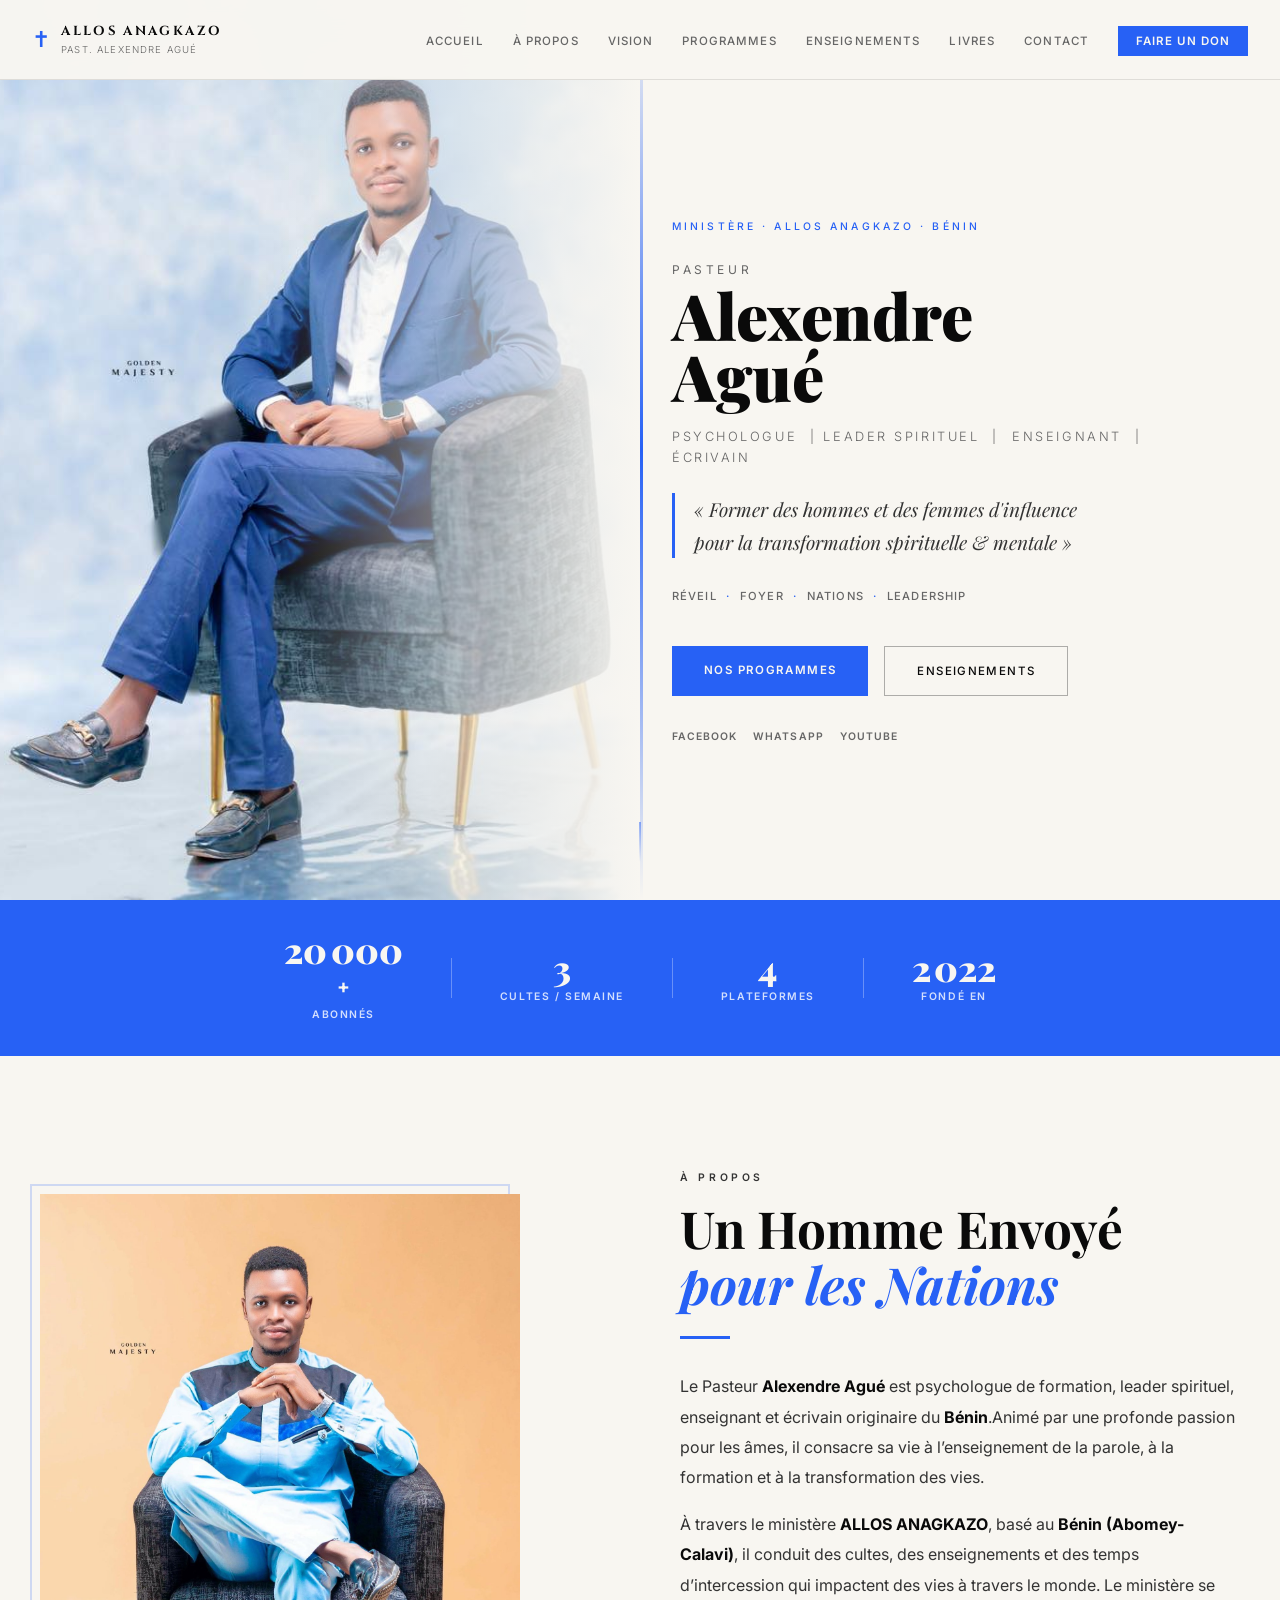
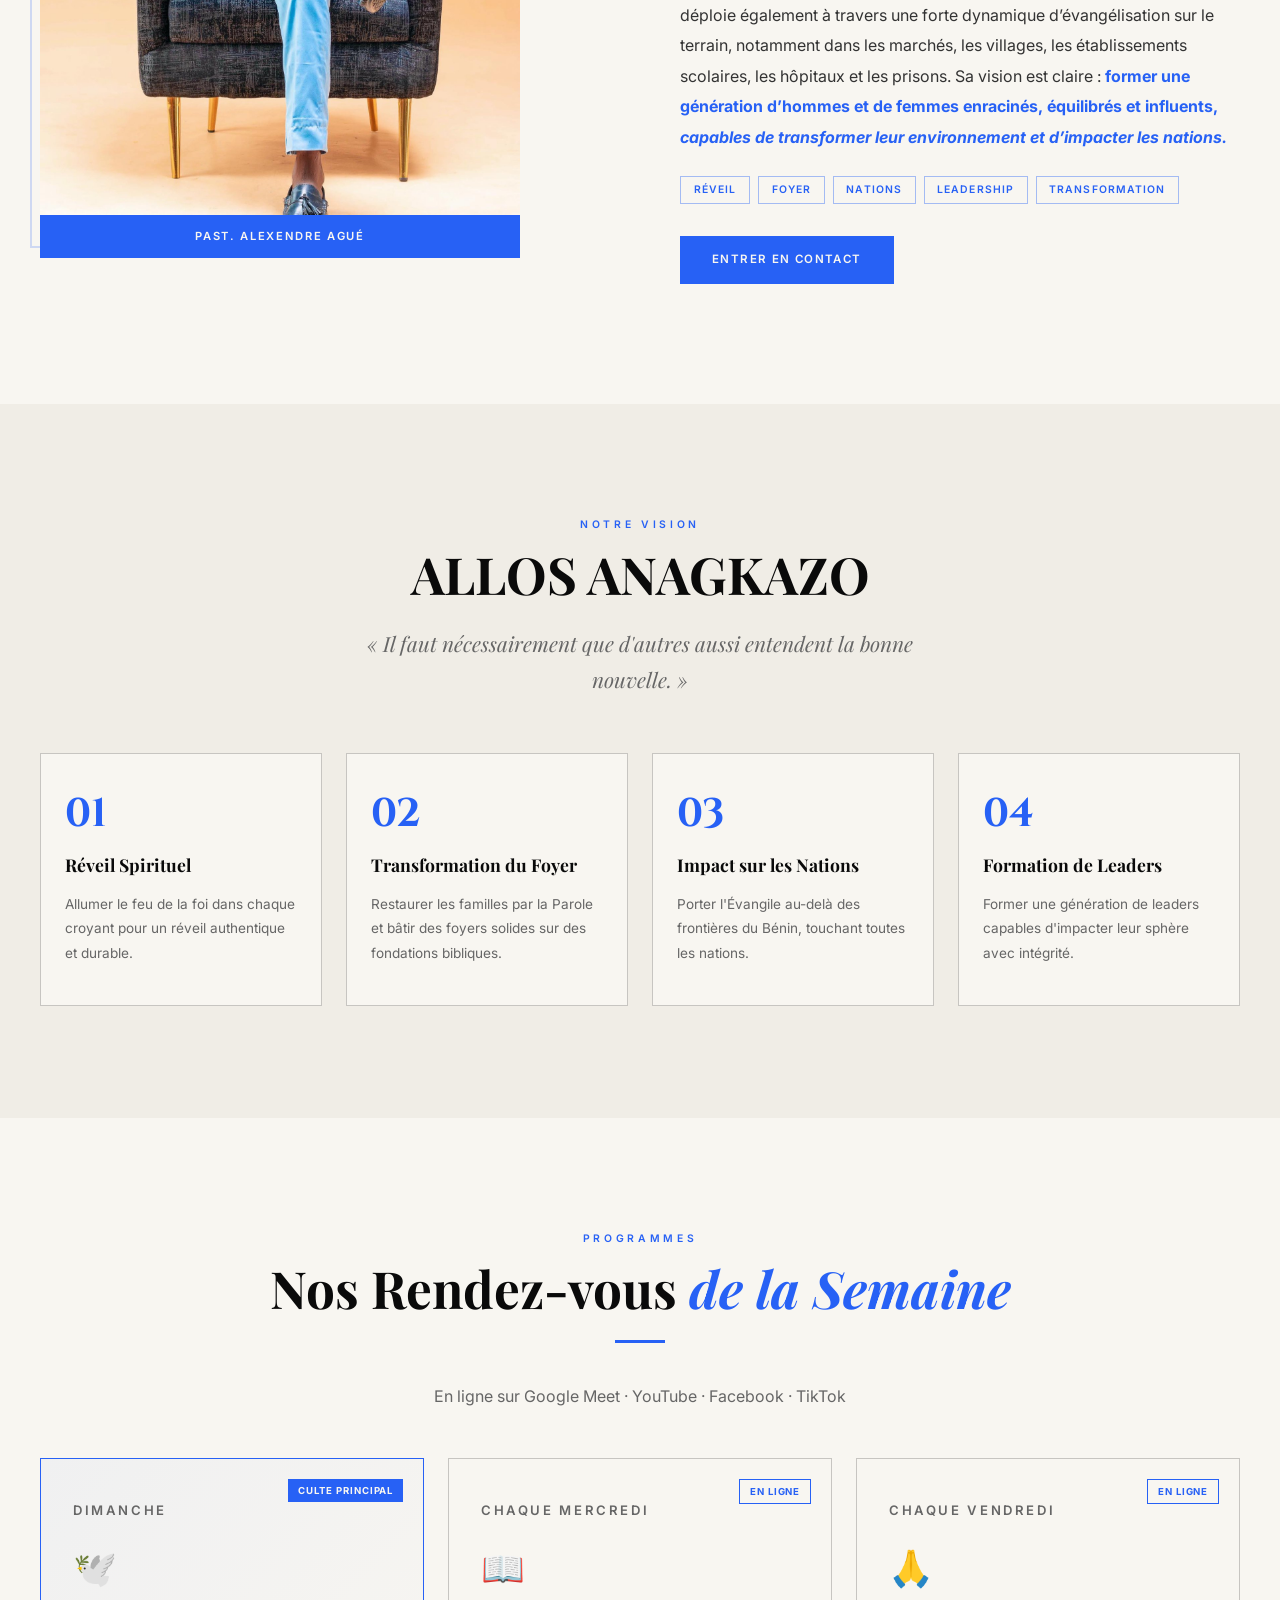
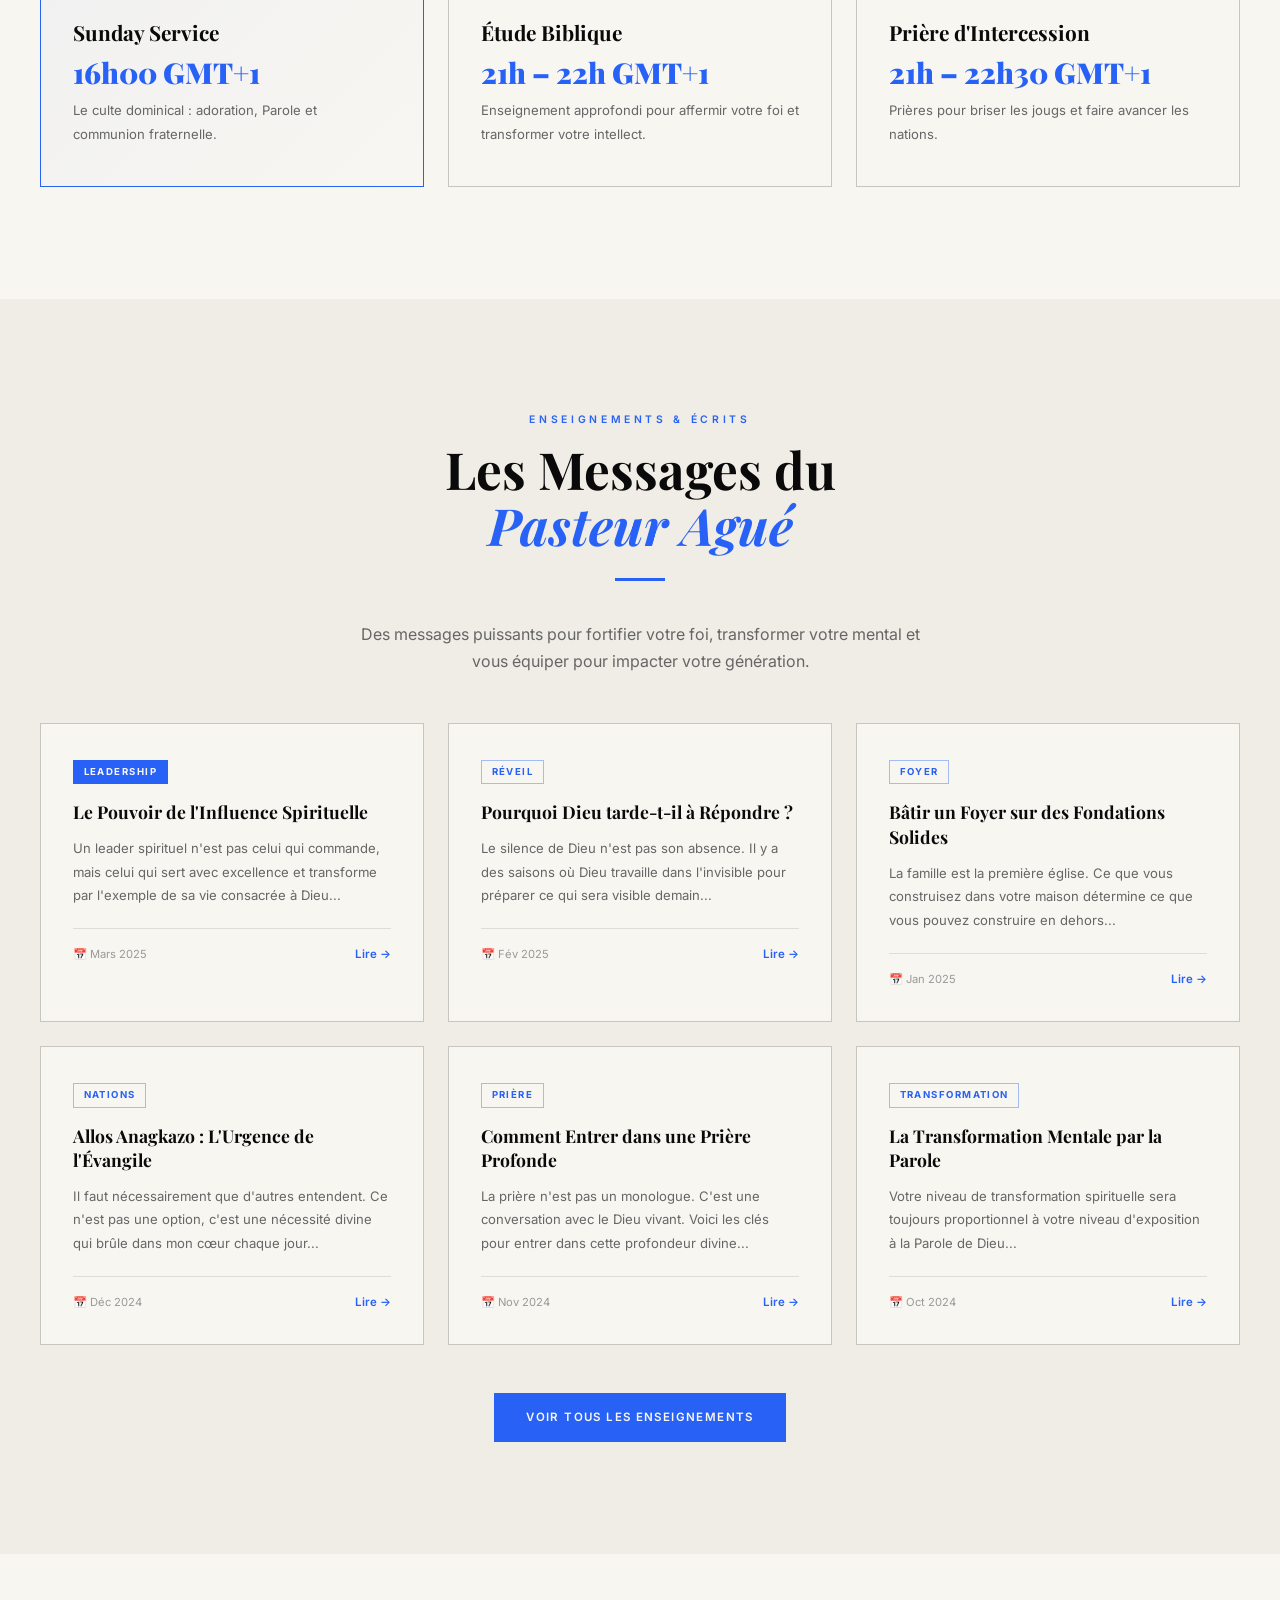
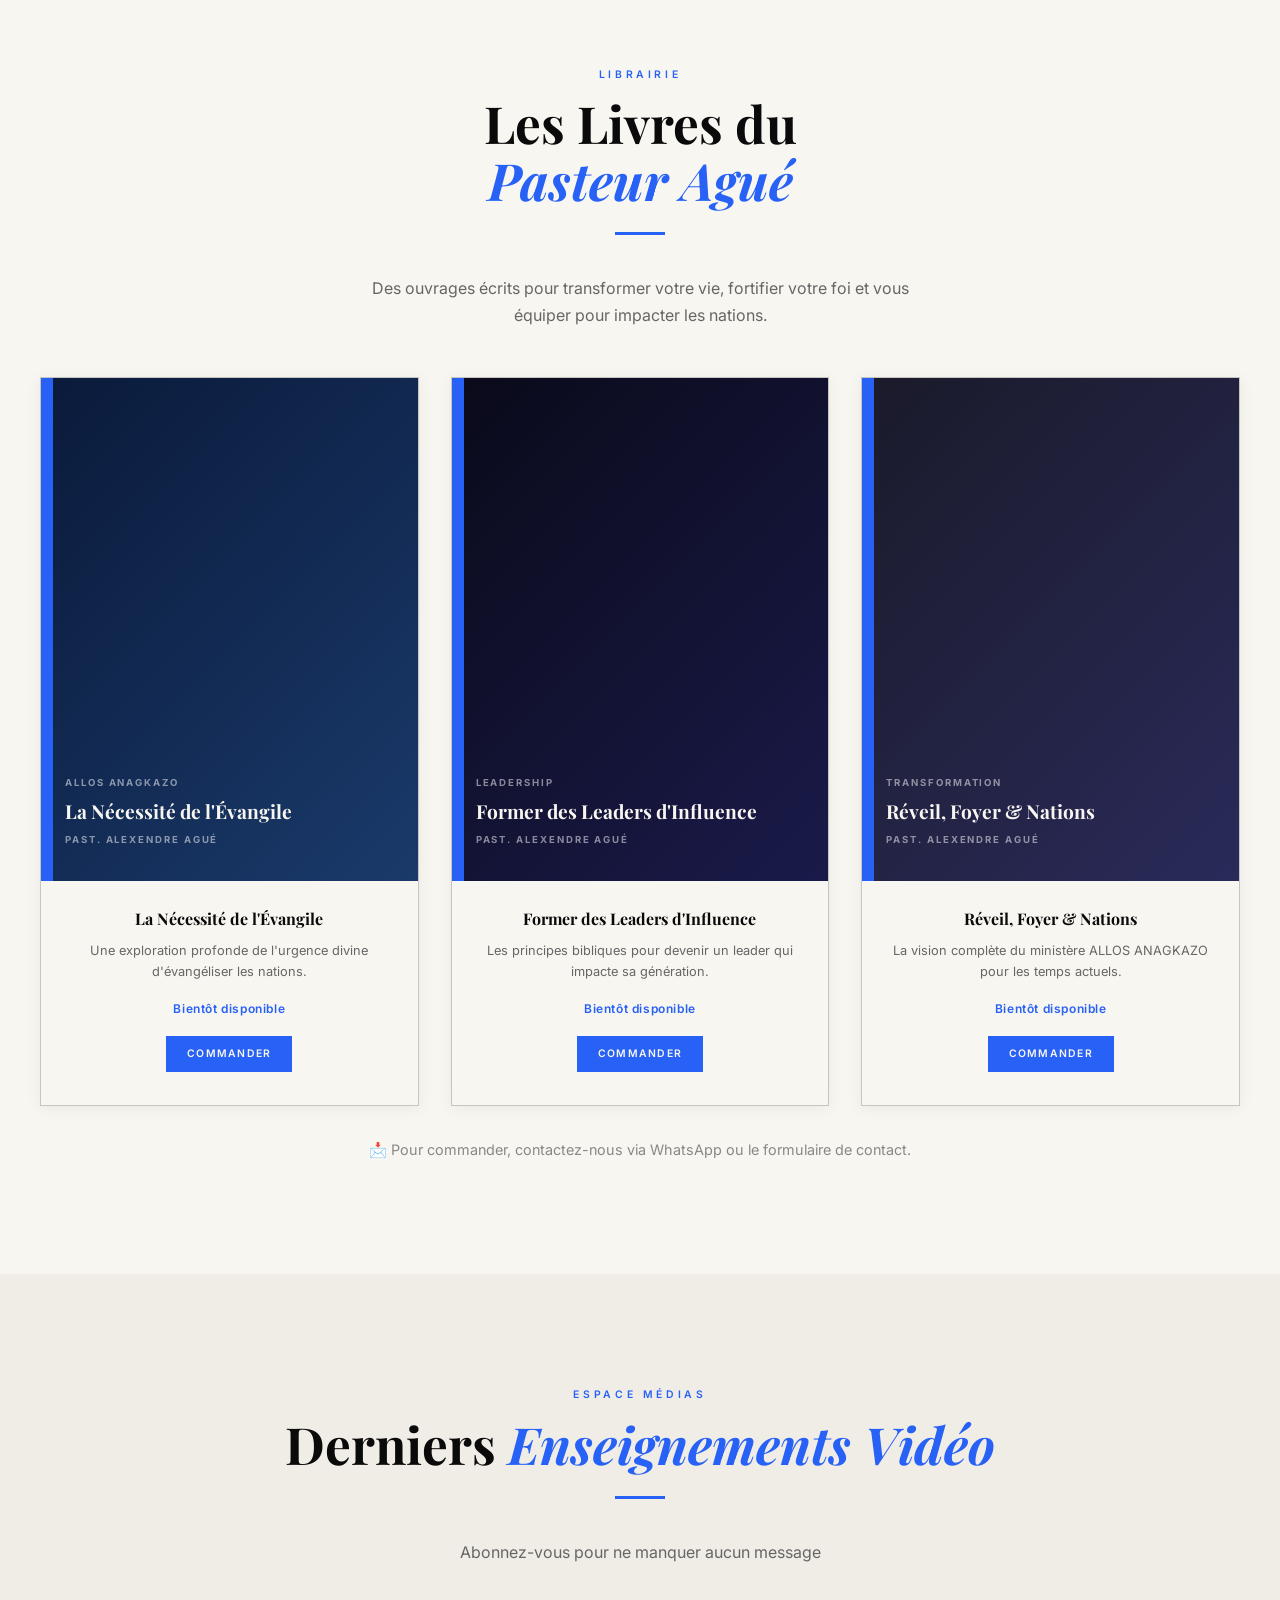
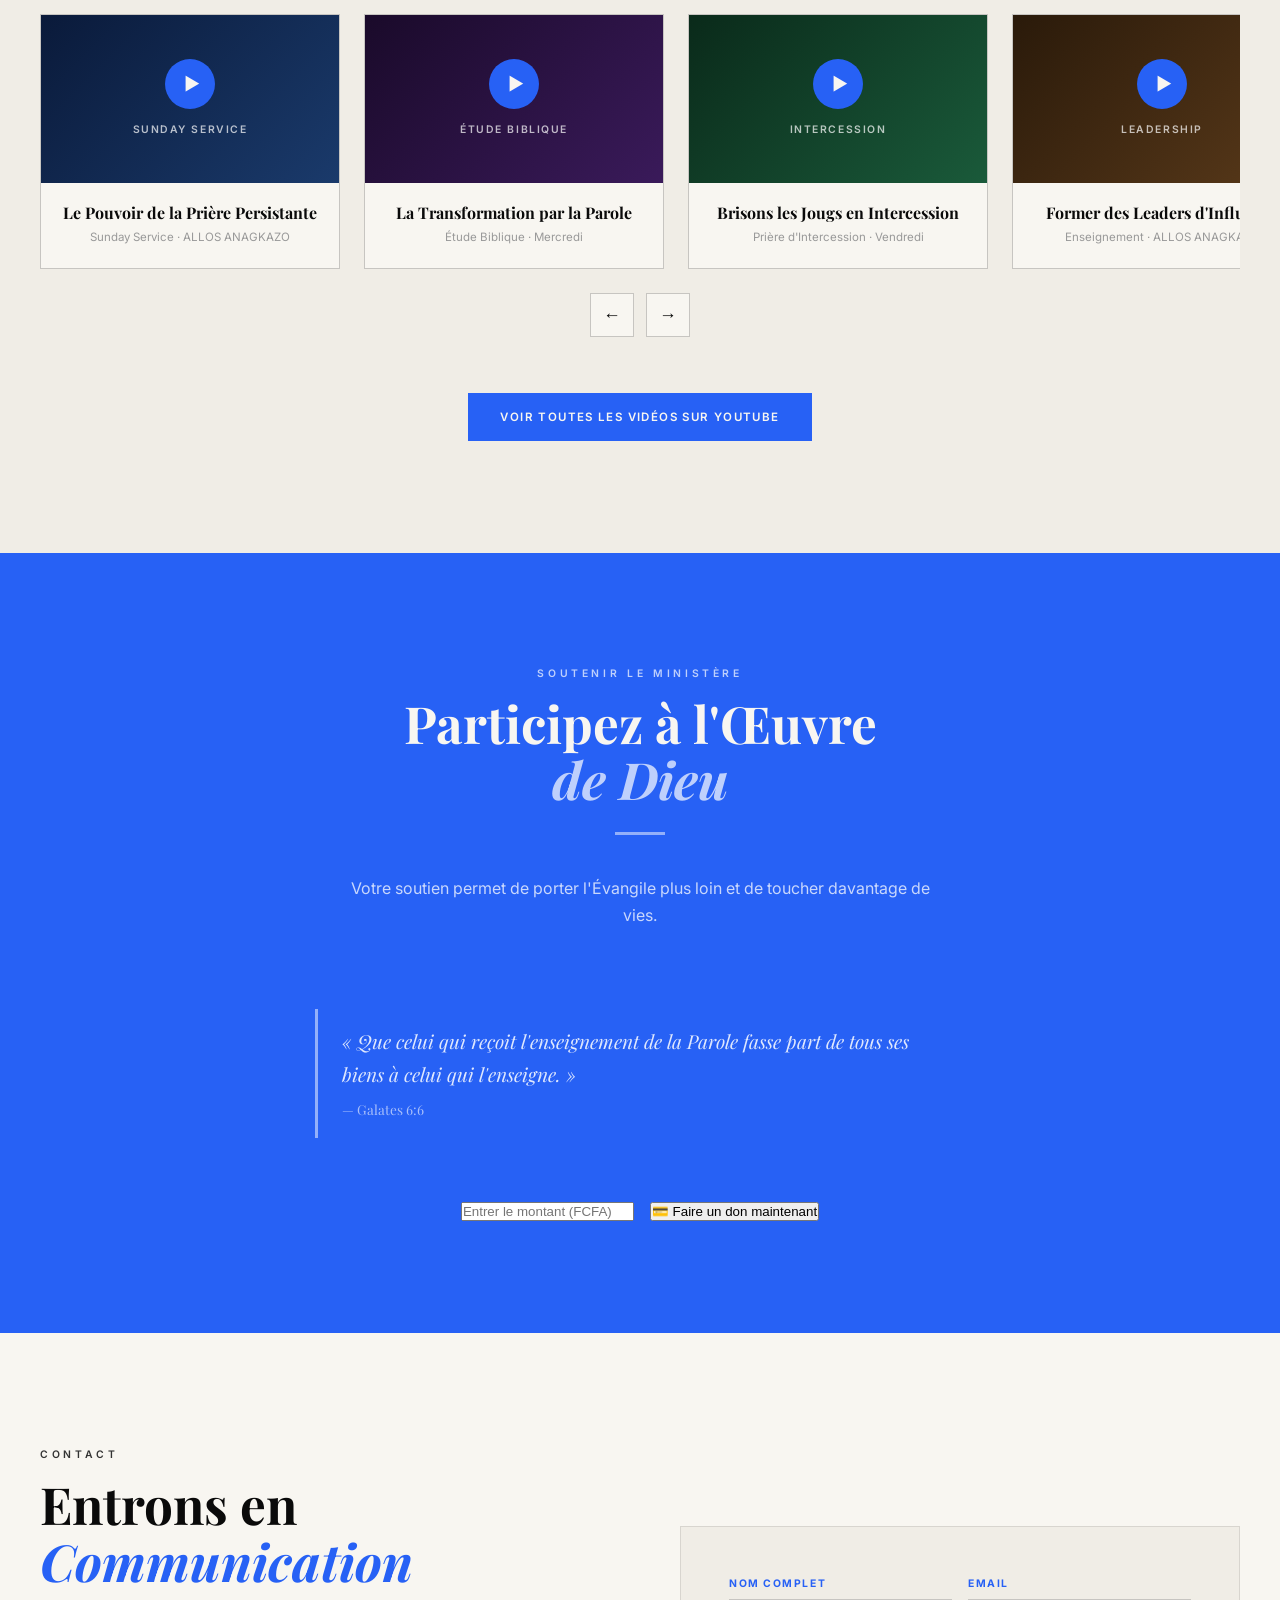
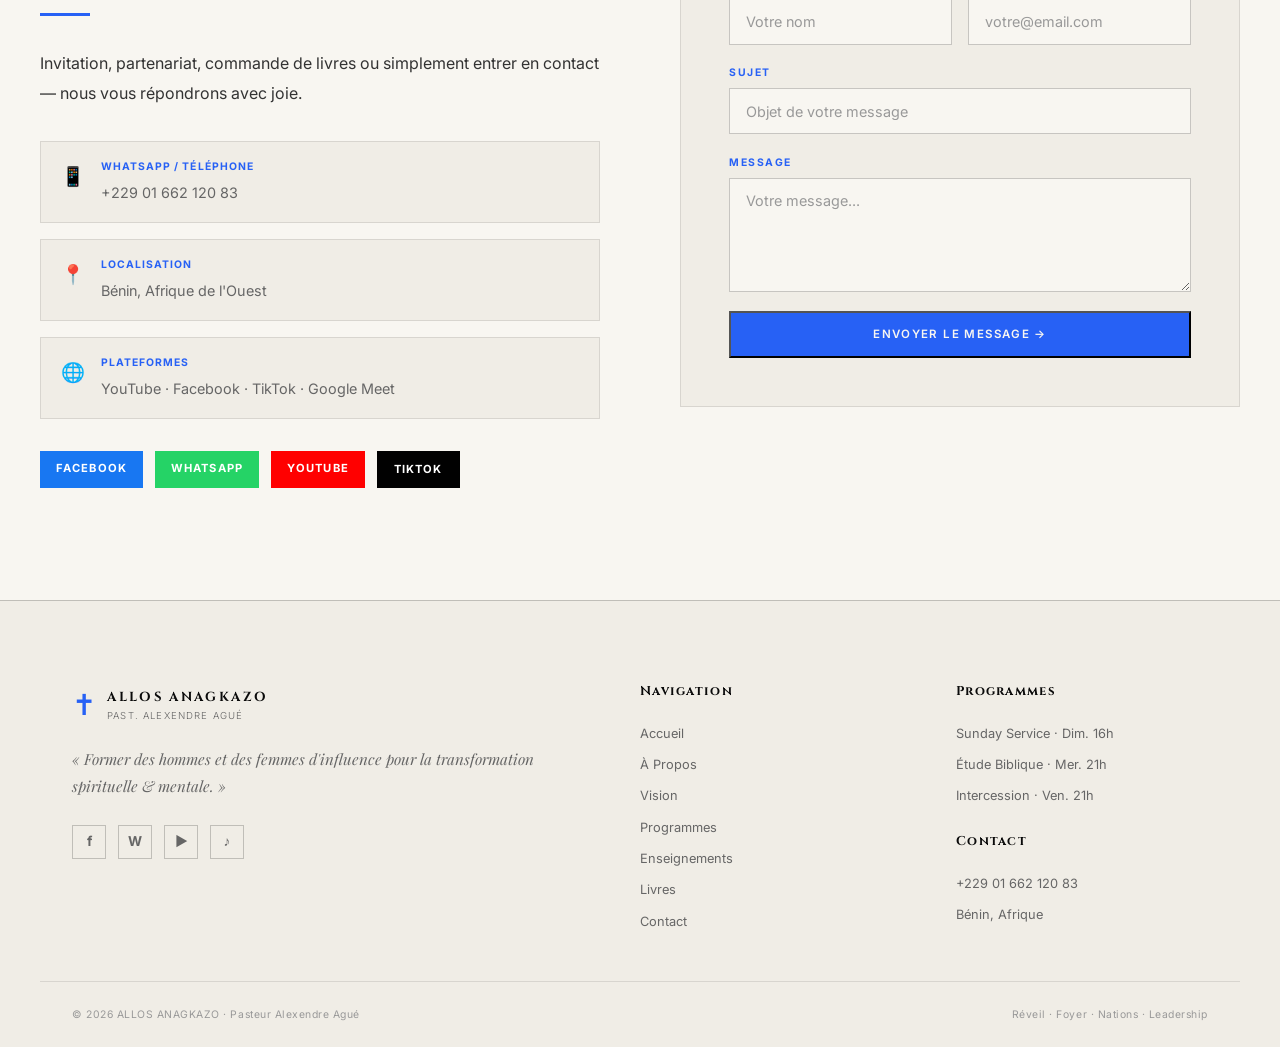
==== index.html @ 4ef2336a "Update index.html" ====
<!DOCTYPE html>
<html lang="fr">
<head>
  <meta charset="UTF-8"/>
  <meta name="viewport" content="width=device-width, initial-scale=1.0"/>
  <title>Past. Alexendre Agué | ALLOS ANAGKAZO</title>
  <meta name="description" content="Site officiel du Pasteur Alexendre Agué – Psychologue, Leader spirituel, Enseignant, Écrivain. Ministère ALLOS ANAGKAZO au Bénin."/>
  <link rel="preconnect" href="https://fonts.googleapis.com">
  <link rel="preconnect" href="https://fonts.gstatic.com" crossorigin>
  <link href="https://fonts.googleapis.com/css2?family=Playfair+Display:ital,wght@0,400;0,700;0,900;1,400;1,700&family=Inter:wght@300;400;500;600&family=Cinzel:wght@400;600;700&display=swap" rel="stylesheet">
  <link rel="stylesheet" href="css/style.css"/>
</head>
<body>

  <nav class="navbar" id="navbar">
    <div class="nav-inner">
      <a href="#accueil" class="nav-logo">
        <span class="logo-cross">✝</span>
        <div>
          <span class="logo-top">ALLOS ANAGKAZO</span>
          <span class="logo-bot">Past. Alexendre Agué</span>
        </div>
      </a>
      <button class="burger" id="burger"><span></span><span></span><span></span></button>
      <ul class="nav-menu" id="navMenu">
        <li><a href="#accueil">Accueil</a></li>
        <li><a href="#apropos">À Propos</a></li>
        <li><a href="#vision">Vision</a></li>
        <li><a href="#programmes">Programmes</a></li>
        <li><a href="#enseignements">Enseignements</a></li>
        <li><a href="#livres">Livres</a></li>
        <li><a href="#contact">Contact</a></li>
        <li><a href="#don" class="nav-btn">Faire un Don</a></li>
      </ul>
    </div>
  </nav>

  <section class="hero" id="accueil">
    <div class="hero-photo-wrap">
      <img src="images/photo4.jpg" alt="Past. Alexendre Agué" class="hero-photo"/>
      <div class="hero-photo-fade"></div>
    </div>
    <div class="hero-content">
      <p class="hero-pre">Ministère · ALLOS ANAGKAZO · Bénin</p>
      <h1 class="hero-name">
        <span class="ev-small">Pasteur</span>
        <span class="ev-big">Alexendre<br>Agué</span>
      </h1>  
      <p class="hero-roles">Psychologue &nbsp;|&nbsp;Leader spirituel &nbsp;|&nbsp; Enseignant &nbsp;|&nbsp; Écrivain</p>
      <p class="hero-quote">« Former des hommes et des femmes d'influence<br>pour la transformation spirituelle &amp; mentale »</p>
      <div class="pillars">
        <span>Réveil</span><em>·</em><span>Foyer</span><em>·</em><span>Nations</span><em>·</em><span>Leadership</span>
      </div>
      <div class="hero-btns">
        <a href="#programmes" class="btn-red">Nos Programmes</a>
        <a href="#enseignements" class="btn-ghost">Enseignements</a>
      </div>
      <div class="hero-soc">
        <a href="https://www.facebook.com/aguealexandre/" target="_blank">Facebook</a>
        <a href="https://wa.me/2290166212083" target="_blank">WhatsApp</a>
        <a href="#" target="_blank">YouTube</a>
      </div>
    </div>
    <div class="scroll-hint"><div class="sh-line"></div><span></span></div>
  </section>

  <div class="stats-strip">
    <div class="stat"><span class="sn" data-t="20000">0</span><span class="sp">+</span><p>Abonnés</p></div>
    <div class="sdiv"></div>
    <div class="stat"><span class="sn" data-t="3">0</span><p>Cultes / semaine</p></div>
    <div class="sdiv"></div>
    <div class="stat"><span class="sn" data-t="4">0</span><p>Plateformes</p></div>
    <div class="sdiv"></div>
    <div class="stat"><span class="sn" data-t="2022">0</span><p>Fondé en</p></div>
  </div>

  <section class="sec" id="apropos">
    <div class="wrap two-col">
      <div class="pic-col">
        <div class="pic-frame">
          <img src="images/photo1.jpg" alt="Past. Alexendre Agué"/>
          <div class="pic-tag">Past. Alexendre Agué</div>
          <div class="pic-deco"></div>
        </div>
      </div>
      <div class="txt-col">
        <p class="ey">À Propos</p>
        <h2 class="h2">Un Homme Envoyé<br><em>pour les Nations</em></h2>
        <div class="rline"></div>
        <p>Le Pasteur <strong>Alexendre Agué</strong> est psychologue de formation, leader spirituel, enseignant et écrivain originaire du <strong>Bénin</strong>.Animé par une profonde passion pour les âmes, il consacre sa vie à l’enseignement de la parole, à la formation et à la transformation des vies.</p>
       <p style="margin-top:1rem">
  À travers le ministère <strong>ALLOS ANAGKAZO</strong>, basé au <strong>Bénin (Abomey-Calavi)</strong>, il conduit des cultes, des enseignements et des temps d’intercession qui impactent des vies à travers le monde. Le ministère se déploie également à travers une forte dynamique d’évangélisation sur le terrain, notamment dans les marchés, les villages, les établissements scolaires, les hôpitaux et les prisons. Sa vision est claire :
  <span style="color: #2761F5; font-weight: bold;">
    former une génération d’hommes et de femmes enracinés, équilibrés et influents,
    <em>capables de transformer leur environnement et d’impacter les nations.</em>
  </span>
</p>
        <div class="tags">
          <span>Réveil</span><span>Foyer</span><span>Nations</span><span>Leadership</span><span>Transformation</span>
        </div>
        <a href="#contact" class="btn-red">Entrer en contact</a>
      </div>
    </div>
  </section>

  <section class="sec dark" id="vision">
    <div class="wrap center">
      <p class="ey light">Notre Vision</p>
      <h2 class="h2 light">ALLOS ANAGKAZO</h2>
      <p class="vision-v">« Il faut nécessairement que d'autres aussi entendent la bonne nouvelle. »</p>
      <div class="v-grid">
        <div class="v-card"><span class="vn">01</span><h3>Réveil Spirituel</h3><p>Allumer le feu de la foi dans chaque croyant pour un réveil authentique et durable.</p></div>
        <div class="v-card"><span class="vn">02</span><h3>Transformation du Foyer</h3><p>Restaurer les familles par la Parole et bâtir des foyers solides sur des fondations bibliques.</p></div>
        <div class="v-card"><span class="vn">03</span><h3>Impact sur les Nations</h3><p>Porter l'Évangile au-delà des frontières du Bénin, touchant toutes les nations.</p></div>
        <div class="v-card"><span class="vn">04</span><h3>Formation de Leaders</h3><p>Former une génération de leaders capables d'impacter leur sphère avec intégrité.</p></div>
      </div>
    </div>
  </section>

  <section class="sec" id="programmes">
    <div class="wrap center">
      <p class="ey">Programmes</p>
      <h2 class="h2">Nos Rendez-vous <em>de la Semaine</em></h2>
      <div class="rline center"></div>
      <p class="sub">En ligne sur Google Meet · YouTube · Facebook · TikTok</p>
      <div class="p-grid">
        <div class="p-card feat">
          <p class="p-day">Dimanche</p>
          <div class="p-ico">🕊️</div>
          <h3>Sunday Service</h3>
          <div class="p-time">16h00 GMT+1</div>
          <p>Le culte dominical : adoration, Parole et communion fraternelle.</p>
          <span class="p-badge">Culte Principal</span>
        </div>
        <div class="p-card">
          <p class="p-day">Chaque Mercredi</p>
          <div class="p-ico">📖</div>
          <h3>Étude Biblique</h3>
          <div class="p-time">21h – 22h GMT+1</div>
          <p>Enseignement approfondi pour affermir votre foi et transformer votre intellect.</p>
          <span class="p-badge out">En Ligne</span>
        </div>
        <div class="p-card">
          <p class="p-day">Chaque Vendredi</p>
          <div class="p-ico">🙏</div>
          <h3>Prière d'Intercession</h3>
          <div class="p-time">21h – 22h30 GMT+1</div>
          <p>Prières pour briser les jougs et faire avancer les nations.</p>
          <span class="p-badge out">En Ligne</span>
        </div>
      </div>
    </div>
 </section>
  <section class="sec dark" id="enseignements">
    <div class="wrap center">
      <p class="ey light">Enseignements &amp; Écrits</p>
      <h2 class="h2 light">Les Messages du<br><em>Pasteur Agué</em></h2>
      <div class="rline center"></div>
      <p class="sub light">Des messages puissants pour fortifier votre foi, transformer votre mental et vous équiper pour impacter votre génération.</p>
      <div class="posts">
        <article class="post">
          <span class="pcat lead">Leadership</span>
          <h4>Le Pouvoir de l'Influence Spirituelle</h4>
          <p>Un leader spirituel n'est pas celui qui commande, mais celui qui sert avec excellence et transforme par l'exemple de sa vie consacrée à Dieu...</p>
          <div class="pfoot"><span>📅 Mars 2025</span><a href="enseignements/leadership.html">Lire →</a></div>
        </article>
        <article class="post">
          <span class="pcat">Réveil</span>
          <h4>Pourquoi Dieu tarde-t-il à Répondre ?</h4>
          <p>Le silence de Dieu n'est pas son absence. Il y a des saisons où Dieu travaille dans l'invisible pour préparer ce qui sera visible demain...</p>
          <div class="pfoot"><span>📅 Fév 2025</span><a href="enseignements/reveil.html">Lire →</a></div>
        </article>
        <article class="post">
          <span class="pcat">Foyer</span>
          <h4>Bâtir un Foyer sur des Fondations Solides</h4>
          <p>La famille est la première église. Ce que vous construisez dans votre maison détermine ce que vous pouvez construire en dehors...</p>
          <div class="pfoot"><span>📅 Jan 2025</span><a href="enseignements/foyer.html">Lire →</a></div>
        </article>
        <article class="post">
          <span class="pcat">Nations</span>
          <h4>Allos Anagkazo : L'Urgence de l'Évangile</h4>
          <p>Il faut nécessairement que d'autres entendent. Ce n'est pas une option, c'est une nécessité divine qui brûle dans mon cœur chaque jour...</p>
          <div class="pfoot"><span>📅 Déc 2024</span><a href="enseignements/nations.html">Lire →</a></div>
        </article>
        <article class="post">
          <span class="pcat">Prière</span>
          <h4>Comment Entrer dans une Prière Profonde</h4>
          <p>La prière n'est pas un monologue. C'est une conversation avec le Dieu vivant. Voici les clés pour entrer dans cette profondeur divine...</p>
          <div class="pfoot"><span>📅 Nov 2024</span><a href="enseignements/priere.html">Lire →</a></div>
        </article>
        <article class="post">
          <span class="pcat">Transformation</span>
          <h4>La Transformation Mentale par la Parole</h4>
          <p>Votre niveau de transformation spirituelle sera toujours proportionnel à votre niveau d'exposition à la Parole de Dieu...</p>
          <div class="pfoot"><span>📅 Oct 2024</span><a href="enseignements/transformation.html">Lire →</a></div>
        </article>
      </div>
      <a href="enseignements/leadership.html" class="btn-red" style="margin-top:3rem">Voir tous les enseignements</a>
    </div>
  </section>
  <section class="sec" id="livres">
    <div class="wrap center">
      <p class="ey">Librairie</p>
      <h2 class="h2">Les Livres du<br><em>Pasteur Agué</em></h2>
      <div class="rline center"></div>
      <p class="sub">Des ouvrages écrits pour transformer votre vie, fortifier votre foi et vous équiper pour impacter les nations.</p>
      <div class="books">
        <div class="book">
          <div class="bcover b1"><div class="bspine"></div><div class="btxt"><small>ALLOS ANAGKAZO</small><h4>La Nécessité de l'Évangile</h4><small>Past. Alexendre Agué</small></div></div>
          <div class="binfo"><h4>La Nécessité de l'Évangile</h4><p>Une exploration profonde de l'urgence divine d'évangéliser les nations.</p><div class="bprice">Bientôt disponible</div><a href="#contact" class="btn-red small">Commander</a></div>
        </div>
        <div class="book">
          <div class="bcover b2"><div class="bspine"></div><div class="btxt"><small>LEADERSHIP</small><h4>Former des Leaders d'Influence</h4><small>Past. Alexendre Agué</small></div></div>
          <div class="binfo"><h4>Former des Leaders d'Influence</h4><p>Les principes bibliques pour devenir un leader qui impacte sa génération.</p><div class="bprice">Bientôt disponible</div><a href="#contact" class="btn-red small">Commander</a></div>
        </div>
        <div class="book">
          <div class="bcover b3"><div class="bspine"></div><div class="btxt"><small>TRANSFORMATION</small><h4>Réveil, Foyer &amp; Nations</h4><small>Past. Alexendre Agué</small></div></div>
          <div class="binfo"><h4>Réveil, Foyer &amp; Nations</h4><p>La vision complète du ministère ALLOS ANAGKAZO pour les temps actuels.</p><div class="bprice">Bientôt disponible</div><a href="#contact" class="btn-red small">Commander</a></div>
        </div>
      </div>
      <p style="margin-top:2rem;font-size:0.9rem;color:#888">📩 Pour commander, contactez-nous via WhatsApp ou le formulaire de contact.</p>
    </div>
  </section>
<section class="sec videos-sec">
  <div class="wrap center">
    <p class="ey">Espace Médias</p>
    <h2 class="h2">Derniers <em>Enseignements Vidéo</em></h2>
    <div class="rline center"></div>
    <p class="sub">Abonnez-vous pour ne manquer aucun message</p>
    <div class="videos-slider">
      <div class="videos-track" id="videosTrack">
        <div class="vid-card">
          <div class="vid-thumb"><div class="vid-play">▶</div><span>Sunday Service</span></div>
          <div class="vid-info"><h4>Le Pouvoir de la Prière Persistante</h4><p>Sunday Service · ALLOS ANAGKAZO</p></div>
        </div>
        <div class="vid-card">
          <div class="vid-thumb t2"><div class="vid-play">▶</div><span>Étude Biblique</span></div>
          <div class="vid-info"><h4>La Transformation par la Parole</h4><p>Étude Biblique · Mercredi</p></div>
        </div>
        <div class="vid-card">
          <div class="vid-thumb t3"><div class="vid-play">▶</div><span>Intercession</span></div>
          <div class="vid-info"><h4>Brisons les Jougs en Intercession</h4><p>Prière d'Intercession · Vendredi</p></div>
        </div>
        <div class="vid-card">
          <div class="vid-thumb t4"><div class="vid-play">▶</div><span>Leadership</span></div>
          <div class="vid-info"><h4>Former des Leaders d'Influence</h4><p>Enseignement · ALLOS ANAGKAZO</p></div>
        </div>
        <div class="vid-card">
          <div class="vid-thumb t5"><div class="vid-play">▶</div><span>Réveil</span></div>
          <div class="vid-info"><h4>L'Urgence du Réveil en Afrique</h4><p>Message · ALLOS ANAGKAZO</p></div>
        </div>
        <div class="vid-card">
          <div class="vid-thumb"><div class="vid-play">▶</div><span>Foyer</span></div>
          <div class="vid-info"><h4>Bâtir un Foyer sur la Roche</h4><p>Enseignement · ALLOS ANAGKAZO</p></div>
        </div>
      </div>
    </div>
    <div class="slider-btns">
      <button class="sl-btn" id="slPrev">←</button>
      <button class="sl-btn" id="slNext">→</button>
    </div>
    <a href="https://www.youtube.com" target="_blank" class="btn-red" style="margin-top:2rem">Voir toutes les vidéos sur YouTube</a>
  </div>
</section>

  <section class="sec don-sec" id="don">
    <div class="don-bg"></div>
    <div class="wrap center" style="position:relative;z-index:2">
      <p class="ey light">Soutenir le Ministère</p>
      <h2 class="h2 light">Participez à l'Œuvre<br><em>de Dieu</em></h2>
      <div class="rline center"></div>
      <p class="sub light">Votre soutien permet de porter l'Évangile plus loin et de toucher davantage de vies.</p>
      <blockquote class="don-q">« Que celui qui reçoit l'enseignement de la Parole fasse part de tous ses biens à celui qui l'enseigne. »<cite>— Galates 6:6</cite></blockquote>
<div class="don-btns improved-don">
  
  <input 
    type="number" 
    id="customAmount" 
    placeholder="Entrer le montant (FCFA)" 
    class="don-input"
  >

  <button id="payBtn" class="don-btn">
    💳 Faire un don maintenant
  </button>

</div>
    </div>
  </section>

  <section class="sec" id="contact">
    <div class="wrap two-col">
      <div class="txt-col">
        <p class="ey">Contact</p>
        <h2 class="h2">Entrons en<br><em>Communication</em></h2>
        <div class="rline"></div>
        <p>Invitation, partenariat, commande de livres ou simplement entrer en contact — nous vous répondrons avec joie.</p>
        <div class="c-list">
          <div class="ci"><span>📱</span><div><strong>WhatsApp / Téléphone</strong><span>+229 01 662 120 83</span></div></div>
          <div class="ci"><span>📍</span><div><strong>Localisation</strong><span>Bénin, Afrique de l'Ouest</span></div></div>
          <div class="ci"><span>🌐</span><div><strong>Plateformes</strong><span>YouTube · Facebook · TikTok · Google Meet</span></div></div>
        </div>
        <div class="soc-row">
          <a href="https://www.facebook.com/aguealexandre/" target="_blank" class="sb fb">Facebook</a>
          <a href="https://wa.me/22901662120083" target="_blank" class="sb wa">WhatsApp</a>
          <a href="#" class="sb yt">YouTube</a>
          <a href="#" class="sb tt">TikTok</a>
        </div>
      </div>
      <div class="form-col">
        <form id="contactForm">
          <div class="fr2">
            <div class="fg"><label>Nom complet</label><input type="text" placeholder="Votre nom" required/></div>
            <div class="fg"><label>Email</label><input type="email" placeholder="votre@email.com" required/></div>
          </div>
          <div class="fg"><label>Sujet</label><input type="text" placeholder="Objet de votre message" required/></div>
          <div class="fg"><label>Message</label><textarea rows="5" placeholder="Votre message..." required></textarea></div>
          <button type="submit" class="btn-red full">Envoyer le Message →</button>
        </form>
      </div>
    </div>
  </section>

  <footer class="footer">
    <div class="f-inner">
      <div class="f-brand">
        <div class="f-logo"><span class="logo-cross big">✝</span><div><span class="logo-top">ALLOS ANAGKAZO</span><span class="logo-bot">Past. Alexendre Agué</span></div></div>
        <p>« Former des hommes et des femmes d'influence pour la transformation spirituelle &amp; mentale. »</p>
        <div class="f-soc">
          <a href="https://www.facebook.com/aguealexandre/" target="_blank">f</a>
          <a href="https://wa.me/22901662120083" target="_blank">W</a>
          <a href="#">▶</a><a href="#">♪</a>
        </div>
      </div>
      <div class="f-nav">
        <h5>Navigation</h5>
        <ul>
          <li><a href="#accueil">Accueil</a></li>
          <li><a href="#apropos">À Propos</a></li>
          <li><a href="#vision">Vision</a></li>
          <li><a href="#programmes">Programmes</a></li>
          <li><a href="#enseignements">Enseignements</a></li>
          <li><a href="#livres">Livres</a></li>
          <li><a href="#contact">Contact</a></li>
        </ul>
      </div>
      <div class="f-nav">
        <h5>Programmes</h5>
        <ul>
          <li>Sunday Service · Dim. 16h</li>
          <li>Étude Biblique · Mer. 21h</li>
          <li>Intercession · Ven. 21h</li>
        </ul>
        <h5 style="margin-top:1.5rem">Contact</h5>
        <ul><li>+229 01 662 120 83</li><li>Bénin, Afrique</li></ul>
      </div>
    </div>
    <div class="f-bot">
      <span>© 2026 ALLOS ANAGKAZO · Pasteur Alexendre Agué</span>
      <span>Réveil · Foyer · Nations · Leadership</span>
    </div>
  </footer>

  <script src="js/main.js"></script>
  <script src="https://cdn.fedapay.com/checkout.js?v=1.1.7"></script>
  <script>
 <script src="https://cdn.fedapay.com/checkout.js?v=1.1.7"></script>

<script>
  let selectedAmount = 0;

  // Gestion des boutons de montant
  document.querySelectorAll('.amt-btn').forEach(btn => {
    btn.addEventListener('click', function () {
      document.querySelectorAll('.amt-btn').forEach(b => b.classList.remove('active'));
      this.classList.add('active');
      selectedAmount = parseInt(this.dataset.amount);

      // reset champ perso
      document.getElementById('customAmount').value = '';
    });
  });

  // Si l'utilisateur écrit un montant
  document.getElementById('customAmount').addEventListener('input', function () {
    selectedAmount = parseInt(this.value);

    // enlever sélection boutons
    document.querySelectorAll('.amt-btn').forEach(b => b.classList.remove('active'));
  });

  // Paiement
  document.getElementById('payBtn').addEventListener('click', function () {

    if (!selectedAmount || selectedAmount < 100) {
      alert("Veuillez entrer un montant valide");
      return;
    }

    FedaPay.init({
      public_key: 'VOTRE_CLE_PUBLIQUE', // 🔴 à remplacer
      transaction: {
        amount: selectedAmount,
        description: 'Don pour le ministère ALLOS ANAGKAZO'
      }
    });
  });
</script>
</script>
</body>
</html>
---- css/style.css ----
/* ALLOS ANAGKAZO — Style blanc cassé/noir/bleu */

:root {
  --blue: #2761F5;
  --blue2: #5A8BFF;
  --black: #0A0A0A;
  --dark: #F0EDE6;
  --dark2: #E8E4DC;
  --dark3: #DDD9D0;
  --white: #F8F6F1;
  --text: #0A0A0A;
  --text2: #333333;
  --gray: #666666;
  --gray2: #999999;
  --border: rgba(0,0,0,0.1);
  --border2: rgba(0,0,0,0.2);
  --font-serif: 'Playfair Display', Georgia, serif;
  --font-sans: 'Inter', sans-serif;
  --font-display: 'Cinzel', serif;
  --ease: cubic-bezier(0.25,0.46,0.45,0.94);
}

*,*::before,*::after{margin:0;padding:0;box-sizing:border-box}
html{scroll-behavior:smooth}
body{background:#F8F6F1;color:var(--text);font-family:var(--font-sans);font-size:16px;line-height:1.7;overflow-x:hidden}
a{text-decoration:none;color:inherit}
ul{list-style:none}
img{max-width:100%;display:block}
::-webkit-scrollbar{width:3px}
::-webkit-scrollbar-track{background:#F8F6F1}
::-webkit-scrollbar-thumb{background:var(--blue)}

/* ===== NAVBAR ===== */
.navbar{position:fixed;top:0;left:0;right:0;z-index:1000;padding:1.25rem 2rem;transition:all 0.4s var(--ease);background:rgba(248,246,241,0.97);backdrop-filter:blur(20px);border-bottom:1px solid var(--border)}
.navbar.scrolled{padding:0.85rem 2rem;box-shadow:0 2px 20px rgba(0,0,0,0.08)}
.nav-inner{max-width:1280px;margin:0 auto;display:flex;align-items:center;justify-content:space-between}
.nav-logo{display:flex;align-items:center;gap:0.7rem}
.logo-cross{font-size:1.4rem;color:var(--blue);flex-shrink:0}
.logo-cross.big{font-size:1.8rem}
.logo-top{display:block;font-family:var(--font-display);font-size:0.82rem;font-weight:700;letter-spacing:0.18em;color:var(--black)}
.logo-bot{display:block;font-family:var(--font-sans);font-size:0.6rem;font-weight:300;letter-spacing:0.12em;color:var(--gray);text-transform:uppercase}
.nav-menu{display:flex;align-items:center;gap:1.8rem}
.nav-menu a{font-size:0.72rem;font-weight:500;letter-spacing:0.1em;text-transform:uppercase;color:var(--gray);transition:color 0.3s;position:relative}
.nav-menu a::after{content:'';position:absolute;bottom:-3px;left:0;width:0;height:2px;background:var(--blue);transition:width 0.3s}
.nav-menu a:hover{color:var(--black)}
.nav-menu a:hover::after{width:100%}
.nav-btn{background:var(--blue)!important;color:#F8F6F1!important;padding:0.5rem 1.1rem!important;font-weight:600!important}
.nav-btn:hover{background:var(--blue2)!important}
.nav-btn::after{display:none!important}
.burger{display:none;flex-direction:column;gap:5px;background:none;border:none;cursor:pointer;z-index:1001}
.burger span{display:block;width:22px;height:2px;background:var(--black);transition:all 0.3s}

/* ===== HERO ===== */
.hero{min-height:100vh;display:grid;grid-template-columns:1fr 1fr;position:relative;overflow:hidden}
.hero-photo-wrap{position:relative;overflow:hidden}
.hero-photo{width:100%;height:100%;object-fit:cover;object-position:top center}
.hero-photo-fade{position:absolute;inset:0;background:linear-gradient(to right,transparent 40%,#F8F6F1 100%)}
.hero-content{display:flex;flex-direction:column;justify-content:center;padding:8rem 3rem 4rem 2rem;background:#F8F6F1;position:relative}
.hero-content::before{content:'';position:absolute;left:0;top:0;bottom:0;width:3px;background:linear-gradient(to bottom,transparent,var(--blue),transparent)}
.hero-pre{font-family:var(--font-sans);font-size:0.65rem;font-weight:500;letter-spacing:0.3em;text-transform:uppercase;color:var(--blue);margin-bottom:1.5rem}
.hero-name{margin-bottom:1.2rem}
.ev-small{display:block;font-family:var(--font-sans);font-size:0.75rem;font-weight:400;letter-spacing:0.3em;text-transform:uppercase;color:var(--gray);margin-bottom:0.3rem}
.ev-big{display:block;font-family:var(--font-serif);font-size:clamp(2.8rem,5vw,5.5rem);font-weight:900;line-height:0.95;color:var(--black)}
.hero-roles{font-size:0.8rem;font-weight:300;letter-spacing:0.2em;text-transform:uppercase;color:var(--gray);margin-bottom:1.5rem}
.hero-quote{font-family:var(--font-serif);font-size:1.2rem;font-style:italic;color:var(--text2);border-left:3px solid var(--blue);padding-left:1.2rem;margin-bottom:1.8rem;line-height:1.7}
.pillars{display:flex;align-items:center;gap:0.6rem;flex-wrap:wrap;font-size:0.7rem;font-weight:500;letter-spacing:0.1em;text-transform:uppercase;color:var(--gray);margin-bottom:2.5rem}
.pillars em{color:var(--blue);font-style:normal}
.hero-btns{display:flex;gap:1rem;flex-wrap:wrap;margin-bottom:2rem}
.hero-soc{display:flex;gap:1rem}
.hero-soc a{font-size:0.65rem;font-weight:600;letter-spacing:0.1em;text-transform:uppercase;color:var(--gray);transition:color 0.3s}
.hero-soc a:hover{color:var(--blue)}
.scroll-hint{position:absolute;bottom:2rem;left:50%;transform:translateX(-50%);display:flex;flex-direction:column;align-items:center;gap:0.4rem;font-size:0.6rem;letter-spacing:0.2em;text-transform:uppercase;color:var(--gray2)}
.sh-line{width:1px;height:40px;background:linear-gradient(var(--blue),transparent);animation:pulse 2s infinite}
@keyframes pulse{0%,100%{opacity:0.4}50%{opacity:1}}

/* ===== BUTTONS ===== */
.btn-red{display:inline-block;background:var(--blue);color:#F8F6F1;font-family:var(--font-sans);font-size:0.72rem;font-weight:600;letter-spacing:0.12em;text-transform:uppercase;padding:0.9rem 2rem;transition:all 0.3s;position:relative;overflow:hidden;z-index:1}
.btn-red::before{content:'';position:absolute;top:0;left:-100%;width:100%;height:100%;background:var(--blue2);transition:left 0.3s;z-index:-1}
.btn-red:hover::before{left:0}
.btn-red:hover{transform:translateY(-2px);box-shadow:0 8px 25px rgba(39,97,245,0.3)}
.btn-red.small{font-size:0.65rem;padding:0.6rem 1.3rem}
.btn-red.full{width:100%;text-align:center}
.btn-ghost{display:inline-block;border:1px solid rgba(0,0,0,0.3);color:var(--black);font-family:var(--font-sans);font-size:0.72rem;font-weight:500;letter-spacing:0.12em;text-transform:uppercase;padding:0.9rem 2rem;transition:all 0.3s}
.btn-ghost:hover{border-color:var(--black);background:rgba(0,0,0,0.05)}
.btn-ghost-w{display:inline-block;border:1px solid rgba(255,255,255,0.6);color:#F8F6F1;font-family:var(--font-sans);font-size:0.72rem;font-weight:500;letter-spacing:0.12em;text-transform:uppercase;padding:0.9rem 2rem;transition:all 0.3s}
.btn-ghost-w:hover{background:rgba(255,255,255,0.1)}

/* ===== STATS ===== */
.stats-strip{background:var(--blue);padding:2rem;display:flex;align-items:center;justify-content:center;gap:3rem;flex-wrap:wrap}
.stat{display:flex;flex-direction:column;align-items:center;gap:0.2rem;text-align:center}
.stat .sn{font-family:var(--font-serif);font-size:2.2rem;font-weight:900;color:#F8F6F1;line-height:1}
.stat .sp{font-size:1.2rem;color:#F8F6F1;font-weight:700}
.stat p{font-size:0.65rem;font-weight:600;letter-spacing:0.15em;text-transform:uppercase;color:rgba(255,255,255,0.8)}
.sdiv{width:1px;height:40px;background:rgba(255,255,255,0.3)}

/* ===== SECTIONS ===== */
.sec{padding:7rem 2rem}
.sec.dark{background:var(--dark)}
.wrap{max-width:1200px;margin:0 auto}
.wrap.two-col{display:grid;grid-template-columns:1fr 1fr;gap:5rem;align-items:center}
.wrap.center{display:flex;flex-direction:column;align-items:center;text-align:center}
.ey{font-family:var(--font-sans);font-size:0.65rem;font-weight:600;letter-spacing:0.35em;text-transform:uppercase;color:var(--blue);margin-bottom:0.75rem}
.ey.light{color:var(--blue)}
.h2{font-family:var(--font-serif);font-size:clamp(2rem,4vw,3.2rem);font-weight:700;line-height:1.1;margin-bottom:1.5rem;color:var(--black)}
.h2 em{font-style:italic;color:var(--blue)}
.h2.light{color:var(--black)}
.h2.light em{color:var(--blue)}
.rline{width:50px;height:3px;background:var(--blue);margin-bottom:2rem}
.rline.center{margin:0 auto 2rem}
.sub{font-size:1rem;color:var(--gray);max-width:580px;margin:0.5rem auto 3rem}
.sub.light{color:var(--gray)}

/* ===== À PROPOS ===== */
.pic-frame{position:relative;display:inline-block}
.pic-frame img{width:100%;max-width:480px;object-fit:cover;object-position:top}
.pic-tag{position:absolute;bottom:0;left:0;right:0;background:var(--blue);color:#F8F6F1;padding:0.75rem 1.25rem;font-family:var(--font-sans);font-size:0.7rem;font-weight:600;letter-spacing:0.15em;text-transform:uppercase;text-align:center}
.pic-deco{position:absolute;top:-10px;left:-10px;right:10px;bottom:10px;border:2px solid rgba(39,97,245,0.2);z-index:-1}
.txt-col p{color:var(--text2);line-height:1.9}
.txt-col strong{color:var(--black)}
.tags{display:flex;gap:0.5rem;flex-wrap:wrap;margin:1.5rem 0 2rem}
.tags span{border:1px solid rgba(39,97,245,0.4);color:var(--blue);padding:0.25rem 0.8rem;font-size:0.65rem;font-weight:600;letter-spacing:0.1em;text-transform:uppercase}

/* ===== VISION ===== */
.vision-v{font-family:var(--font-serif);font-size:1.3rem;font-style:italic;color:var(--gray);max-width:600px;margin:0 auto 3.5rem;line-height:1.7}
.v-grid{display:grid;grid-template-columns:repeat(4,1fr);gap:1.5rem;width:100%}
.v-card{background:#F8F6F1;border:1px solid var(--border2);padding:2.5rem 1.5rem;transition:all 0.4s;text-align:left}
.v-card:hover{border-color:var(--blue);transform:translateY(-6px);box-shadow:0 15px 40px rgba(39,97,245,0.1)}
.vn{display:block;font-family:var(--font-display);font-size:2.5rem;font-weight:700;color:var(--blue);margin-bottom:1rem;line-height:1}
.v-card h3{font-family:var(--font-serif);font-size:1.1rem;font-weight:700;color:var(--black);margin-bottom:0.75rem}
.v-card p{font-size:0.85rem;color:var(--gray);line-height:1.8}

/* ===== PROGRAMMES ===== */
.p-grid{display:grid;grid-template-columns:repeat(3,1fr);gap:1.5rem;width:100%}
.p-card{background:#F8F6F1;border:1px solid var(--border2);padding:2.5rem 2rem;position:relative;transition:all 0.3s;text-align:left}
.p-card:hover{border-color:var(--blue);transform:translateY(-4px);box-shadow:0 10px 30px rgba(39,97,245,0.1)}
.p-card.feat{border-color:var(--blue);background:linear-gradient(135deg,rgba(39,97,245,0.04),#F8F6F1)}
.p-day{font-size:0.65rem;font-weight:600;letter-spacing:0.2em;text-transform:uppercase;color:var(--blue);margin-bottom:1rem}
.p-ico{font-size:2.2rem;margin-bottom:1rem}
.p-card h3{font-family:var(--font-serif);font-size:1.3rem;font-weight:700;color:var(--black);margin-bottom:0.5rem}
.p-time{font-family:var(--font-serif);font-size:1.8rem;font-weight:900;color:var(--blue);margin-bottom:0.75rem;line-height:1}
.p-card p{font-size:0.82rem;color:var(--gray);line-height:1.8}
.p-badge{position:absolute;top:1.25rem;right:1.25rem;background:var(--blue);color:#F8F6F1;padding:0.2rem 0.6rem;font-size:0.6rem;font-weight:700;letter-spacing:0.1em;text-transform:uppercase}
.p-badge.out{background:transparent;border:1px solid var(--blue);color:var(--blue)}

/* ===== ENSEIGNEMENTS ===== */
.posts{display:grid;grid-template-columns:repeat(3,1fr);gap:1.5rem;width:100%}
.post{background:#F8F6F1;border:1px solid var(--border2);padding:2rem;text-align:left;transition:all 0.3s}
.post:hover{border-color:var(--blue);box-shadow:0 10px 30px rgba(39,97,245,0.08)}
.pcat{display:inline-block;font-size:0.6rem;font-weight:700;letter-spacing:0.15em;text-transform:uppercase;color:var(--blue);border:1px solid rgba(39,97,245,0.4);padding:0.2rem 0.6rem;margin-bottom:1rem}
.pcat.lead{background:var(--blue);color:#F8F6F1;border-color:var(--blue)}
.post h4{font-family:var(--font-serif);font-size:1.1rem;font-weight:700;color:var(--black);margin-bottom:0.75rem;line-height:1.4}
.post p{font-size:0.82rem;color:var(--gray);line-height:1.8;margin-bottom:1.25rem}
.pfoot{display:flex;align-items:center;justify-content:space-between;border-top:1px solid var(--border);padding-top:1rem}
.pfoot span{font-size:0.7rem;color:var(--gray2)}
.pfoot a{font-size:0.72rem;font-weight:600;color:var(--blue);transition:letter-spacing 0.3s}
.pfoot a:hover{letter-spacing:0.05em}

/* ===== LIVRES ===== */
.books{display:grid;grid-template-columns:repeat(3,1fr);gap:2rem;width:100%}
.book{background:#F8F6F1;border:1px solid var(--border2);overflow:hidden;transition:transform 0.3s;box-shadow:0 2px 15px rgba(0,0,0,0.06)}
.book:hover{transform:translateY(-6px);box-shadow:0 15px 40px rgba(39,97,245,0.12)}
.bcover{aspect-ratio:3/4;position:relative;display:flex;align-items:flex-end;padding:1.5rem;overflow:hidden}
.b1{background:linear-gradient(135deg,#0a1a3a,#1a3a6b)}
.b2{background:linear-gradient(135deg,#0a0a1a,#1a1a4a)}
.b3{background:linear-gradient(135deg,#1a1a2a,#2a2a5a)}
.bspine{position:absolute;left:0;top:0;bottom:0;width:12px;background:var(--blue)}
.btxt{position:relative;z-index:1;text-align:left}
.btxt small{display:block;font-size:0.6rem;font-weight:700;letter-spacing:0.2em;text-transform:uppercase;color:rgba(255,255,255,0.5);margin-bottom:0.5rem}
.btxt h4{font-family:var(--font-serif);font-size:1.2rem;font-weight:700;color:#F8F6F1;line-height:1.3;margin-bottom:0.5rem}
.binfo{padding:1.5rem}
.binfo h4{font-family:var(--font-serif);font-size:1rem;font-weight:700;color:var(--black);margin-bottom:0.5rem}
.binfo p{font-size:0.8rem;color:var(--gray);margin-bottom:1rem;line-height:1.7}
.bprice{font-size:0.75rem;font-weight:600;color:var(--blue);letter-spacing:0.05em;margin-bottom:1rem}

/* ===== VIDEOS SLIDER ===== */
.videos-sec{background:var(--dark);padding:7rem 2rem}
.videos-slider{width:100%;overflow:hidden;margin-bottom:1.5rem}
.videos-track{display:flex;flex-direction:row;flex-wrap:nowrap;gap:1.5rem;transition:transform 0.5s var(--ease);will-change:transform}
.vid-card{width:300px;min-width:300px;max-width:300px;background:#F8F6F1;border:1px solid var(--border2);overflow:hidden;flex-shrink:0;transition:transform 0.3s}
.vid-card:hover{transform:translateY(-5px);box-shadow:0 10px 30px rgba(39,97,245,0.1)}
.vid-thumb{width:100%;aspect-ratio:16/9;background:linear-gradient(135deg,#0a1a3a,#1a3a6b);display:flex;flex-direction:column;align-items:center;justify-content:center;gap:0.75rem;cursor:pointer}
.vid-thumb.t2{background:linear-gradient(135deg,#1a0a2a,#3a1a5a)}
.vid-thumb.t3{background:linear-gradient(135deg,#0a2a1a,#1a5a3a)}
.vid-thumb.t4{background:linear-gradient(135deg,#2a1a0a,#5a3a1a)}
.vid-thumb.t5{background:linear-gradient(135deg,#1a1a0a,#3a3a1a)}
.vid-play{width:50px;height:50px;border-radius:50%;background:var(--blue);color:#F8F6F1;display:flex;align-items:center;justify-content:center;font-size:1.1rem;padding-left:3px;transition:transform 0.3s}
.vid-card:hover .vid-play{transform:scale(1.15)}
.vid-thumb span{font-size:0.65rem;font-weight:600;letter-spacing:0.15em;text-transform:uppercase;color:rgba(255,255,255,0.7)}
.vid-info{padding:1.25rem}
.vid-info h4{font-family:var(--font-serif);font-size:1rem;font-weight:700;color:var(--black);margin-bottom:0.3rem;line-height:1.3}
.vid-info p{font-size:0.72rem;color:var(--gray2)}
.slider-btns{display:flex;gap:0.75rem;justify-content:center;margin-bottom:1.5rem}
.sl-btn{width:44px;height:44px;border:1px solid var(--border2);background:#F8F6F1;color:var(--black);font-size:1.1rem;cursor:pointer;transition:all 0.3s;display:flex;align-items:center;justify-content:center}
.sl-btn:hover{background:var(--blue);color:#F8F6F1;border-color:var(--blue)}

/* ===== DON ===== */
.don-sec{position:relative;padding:7rem 2rem;background:var(--blue)}
.don-bg{display:none}
.don-q{font-family:var(--font-serif);font-size:1.2rem;font-style:italic;color:rgba(255,255,255,0.85);border-left:3px solid rgba(255,255,255,0.5);padding:1rem 1.5rem;max-width:650px;margin:2rem auto;text-align:left;line-height:1.7}
.don-q cite{display:block;font-size:0.85rem;font-style:normal;color:rgba(255,255,255,0.6);margin-top:0.5rem}
.don-btns{display:flex;gap:1rem;justify-content:center;flex-wrap:wrap;margin-top:2rem}
.don-sec .ey{color:rgba(255,255,255,0.7)}
.don-sec .h2{color:#F8F6F1}
.don-sec .h2 em{color:rgba(255,255,255,0.7)}
.don-sec .rline{background:rgba(255,255,255,0.5)}
.don-sec .sub{color:rgba(255,255,255,0.75)}

/* ===== CONTACT ===== */
.c-list{display:flex;flex-direction:column;gap:1rem;margin:2rem 0}
.ci{display:flex;align-items:flex-start;gap:1rem;background:var(--dark);border:1px solid var(--border);padding:1rem 1.25rem}
.ci>span{font-size:1.2rem;flex-shrink:0;margin-top:2px}
.ci strong{display:block;font-size:0.65rem;font-weight:700;letter-spacing:0.1em;text-transform:uppercase;color:var(--blue);margin-bottom:0.2rem}
.ci div span{font-size:0.9rem;color:var(--gray)}
.soc-row{display:flex;gap:0.75rem;flex-wrap:wrap}
.sb{padding:0.5rem 1rem;font-size:0.7rem;font-weight:700;letter-spacing:0.1em;text-transform:uppercase;transition:all 0.3s}
.sb:hover{opacity:0.8;transform:translateY(-2px)}
.sb.fb{background:#1877F2;color:white}
.sb.wa{background:#25D366;color:white}
.sb.yt{background:#FF0000;color:white}
.sb.tt{background:#010101;color:white;border:1px solid rgba(0,0,0,0.2)}
.form-col{background:var(--dark);border:1px solid var(--border);padding:3rem}
.fr2{display:grid;grid-template-columns:1fr 1fr;gap:1rem}
.fg{display:flex;flex-direction:column;gap:0.4rem;margin-bottom:1.2rem}
.fg label{font-size:0.65rem;font-weight:700;letter-spacing:0.15em;text-transform:uppercase;color:var(--blue)}
.fg input,.fg textarea{background:#F8F6F1;border:1px solid var(--border2);color:var(--black);padding:0.85rem 1rem;font-family:var(--font-sans);font-size:0.9rem;outline:none;transition:border-color 0.3s;width:100%;resize:vertical}
.fg input:focus,.fg textarea:focus{border-color:var(--blue)}
.fg input::placeholder,.fg textarea::placeholder{color:var(--gray2)}

/* ===== FOOTER ===== */
.footer{background:var(--dark);border-top:1px solid var(--border2)}
.f-inner{max-width:1200px;margin:0 auto;padding:5rem 2rem 3rem;display:grid;grid-template-columns:2fr 1fr 1fr;gap:4rem}
.f-brand p{font-family:var(--font-serif);font-style:italic;color:var(--gray);font-size:0.95rem;line-height:1.8;margin:1rem 0 1.5rem}
.f-logo{display:flex;align-items:center;gap:0.7rem;margin-bottom:0.5rem}
.f-soc{display:flex;gap:0.75rem}
.f-soc a{width:34px;height:34px;border:1px solid var(--border2);display:flex;align-items:center;justify-content:center;color:var(--gray);font-weight:700;font-size:0.85rem;transition:all 0.3s}
.f-soc a:hover{background:var(--blue);border-color:var(--blue);color:#F8F6F1}
.f-nav h5{font-family:var(--font-display);font-size:0.8rem;font-weight:700;letter-spacing:0.1em;color:var(--black);margin-bottom:1.25rem}
.f-nav ul{display:flex;flex-direction:column;gap:0.6rem}
.f-nav li,.f-nav a{font-size:0.8rem;color:var(--gray);transition:color 0.3s}
.f-nav a:hover{color:var(--blue)}
.f-bot{border-top:1px solid var(--border);padding:1.5rem 2rem;max-width:1200px;margin:0 auto;display:flex;justify-content:space-between;flex-wrap:wrap;gap:0.5rem;font-size:0.65rem;letter-spacing:0.05em;color:var(--gray2)}

/* ===== RESPONSIVE ===== */
@media(max-width:1100px){
  .hero{grid-template-columns:1fr}
  .hero-photo-wrap{height:60vh;padding-top:70px}
  .hero-content{padding:3rem 2rem}
  .hero-content::before{display:none}
  .v-grid{grid-template-columns:repeat(2,1fr)}
  .f-inner{grid-template-columns:1fr 1fr}
  .f-brand{grid-column:1/-1}
}
@media(max-width:768px){
  .nav-menu{display:none;position:fixed;top:0;left:0;right:0;bottom:0;background:#F8F6F1;flex-direction:column;align-items:center;justify-content:center;gap:1.5rem;z-index:999}
  .nav-menu.open{display:flex}
  .nav-menu a{font-size:0.85rem;font-weight:600;color:var(--black);letter-spacing:0.15em;text-transform:uppercase}
  .burger{display:flex}
  .wrap.two-col{grid-template-columns:1fr;gap:3rem}
  .v-grid{grid-template-columns:1fr}
  .p-grid{grid-template-columns:1fr}
  .posts{grid-template-columns:1fr}
  .books{grid-template-columns:1fr}
  .f-inner{grid-template-columns:1fr;gap:2.5rem}
  .f-bot{flex-direction:column;text-align:center}
  .fr2{grid-template-columns:1fr}
  .form-col{padding:2rem 1.5rem}
  .stats-strip{gap:1.5rem}
  .sdiv{display:none}
  .hero-btns{flex-direction:column;align-items:flex-start}
  .vid-card{width:260px;min-width:260px}
}
@media(max-width:480px){
  .sec{padding:4rem 1.5rem}
  .vid-card{width:220px;min-width:220px}
}

/* ===== ANIMATIONS ===== */
.fade-in{opacity:0;transform:translateY(25px);transition:opacity 0.7s var(--ease),transform 0.7s var(--ease)}
.fade-in.show{opacity:1;transform:translateY(0)}
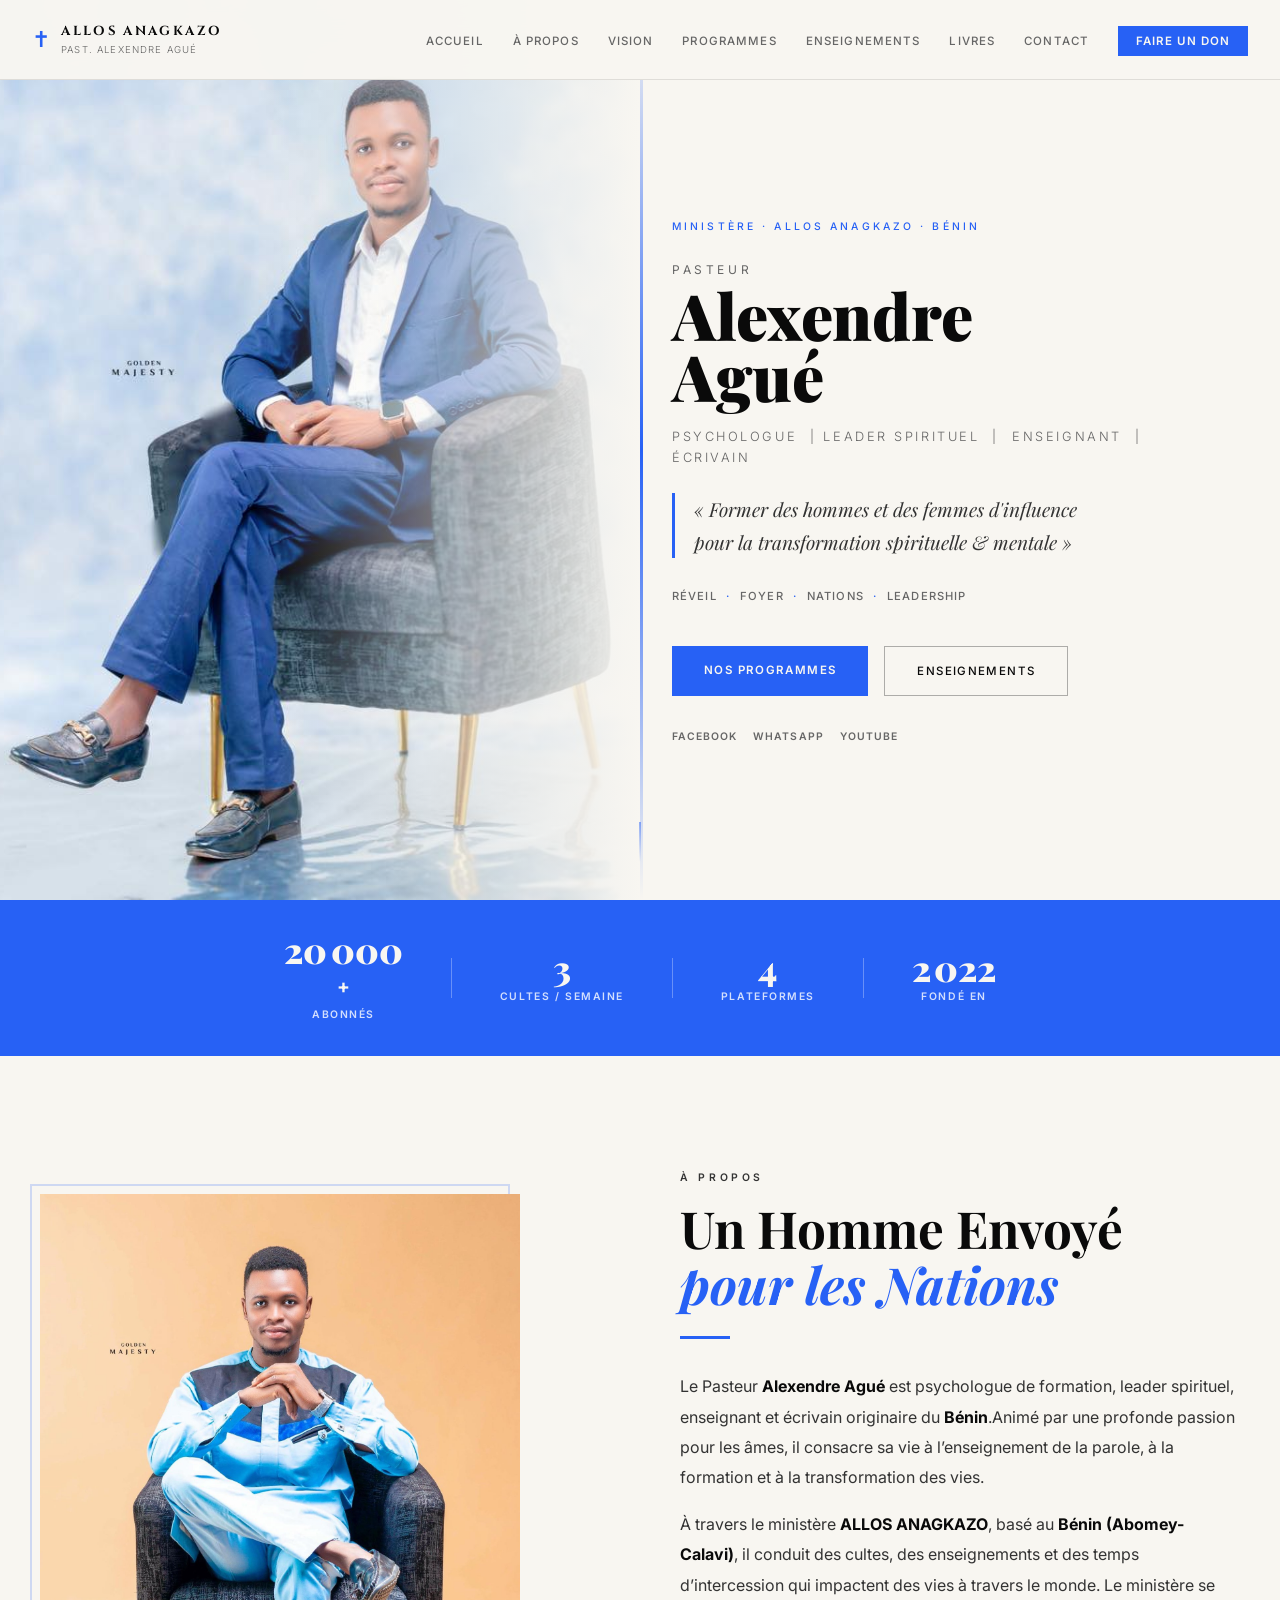
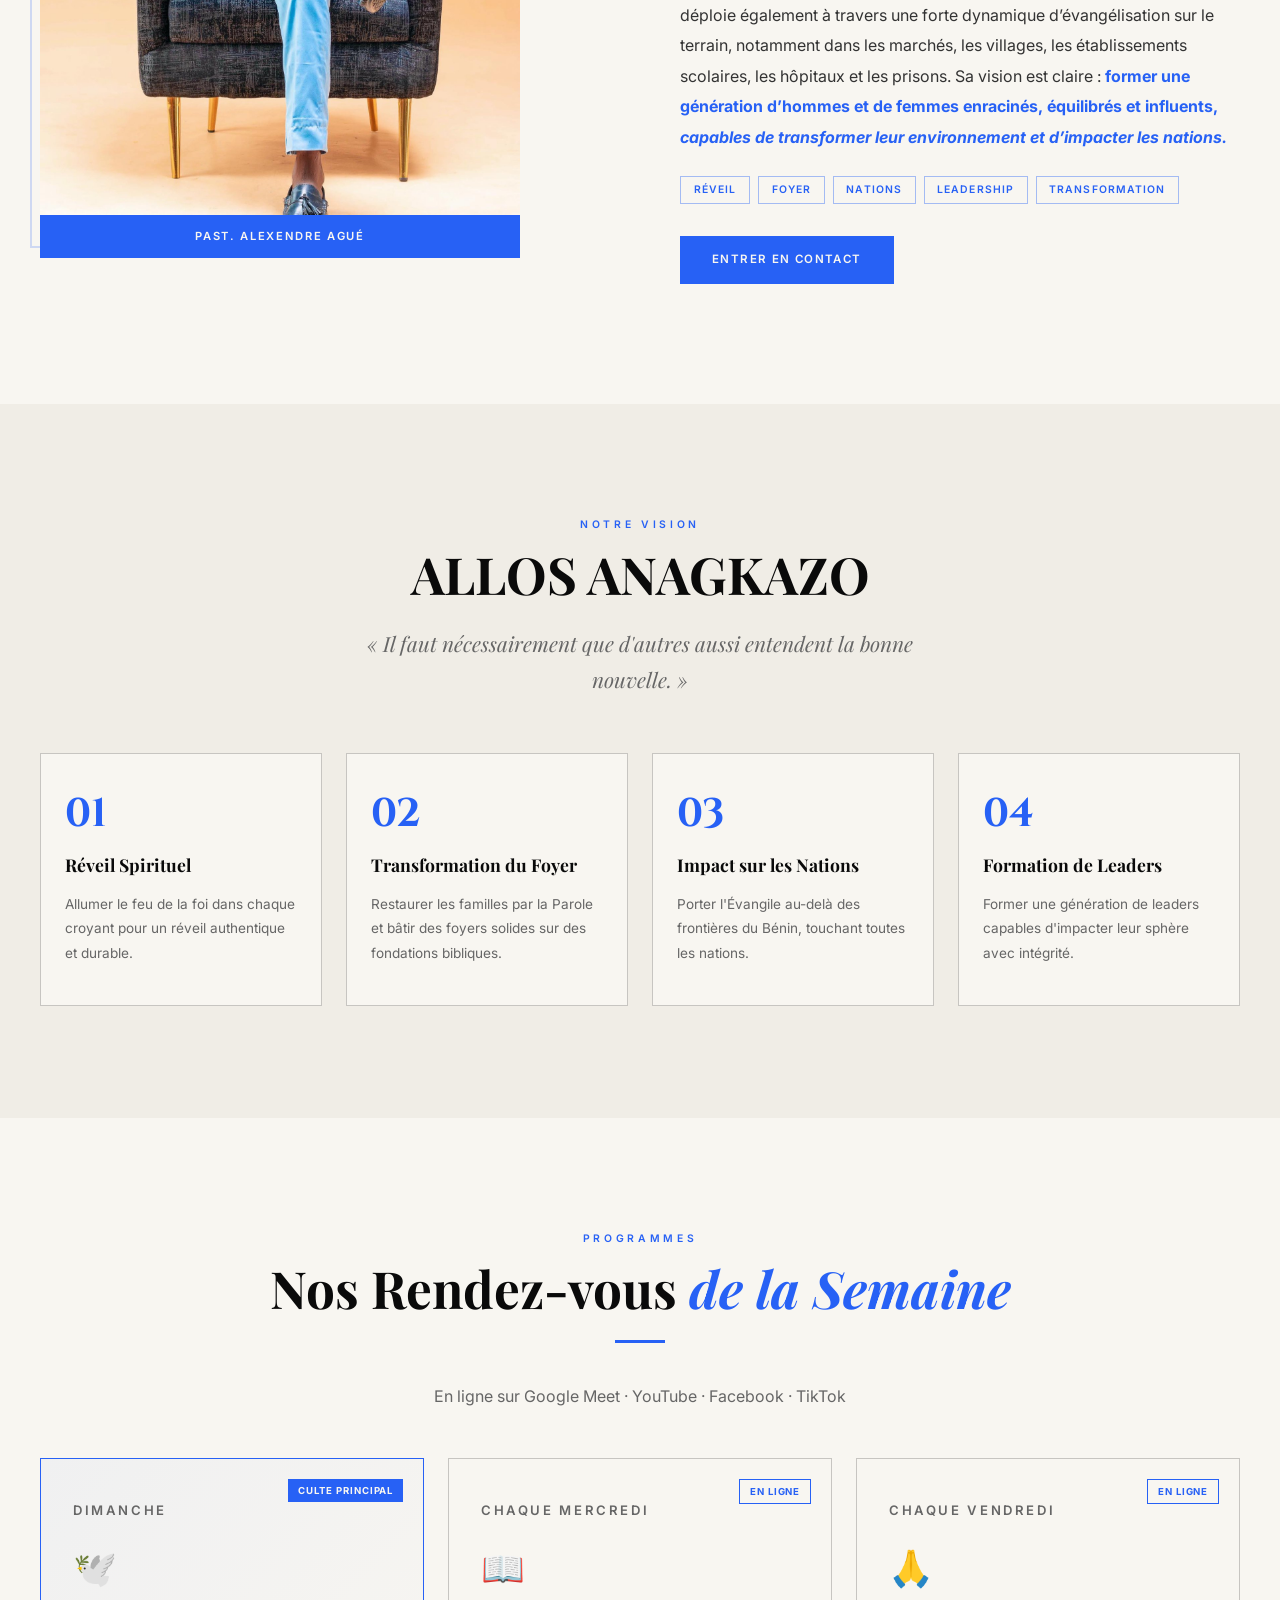
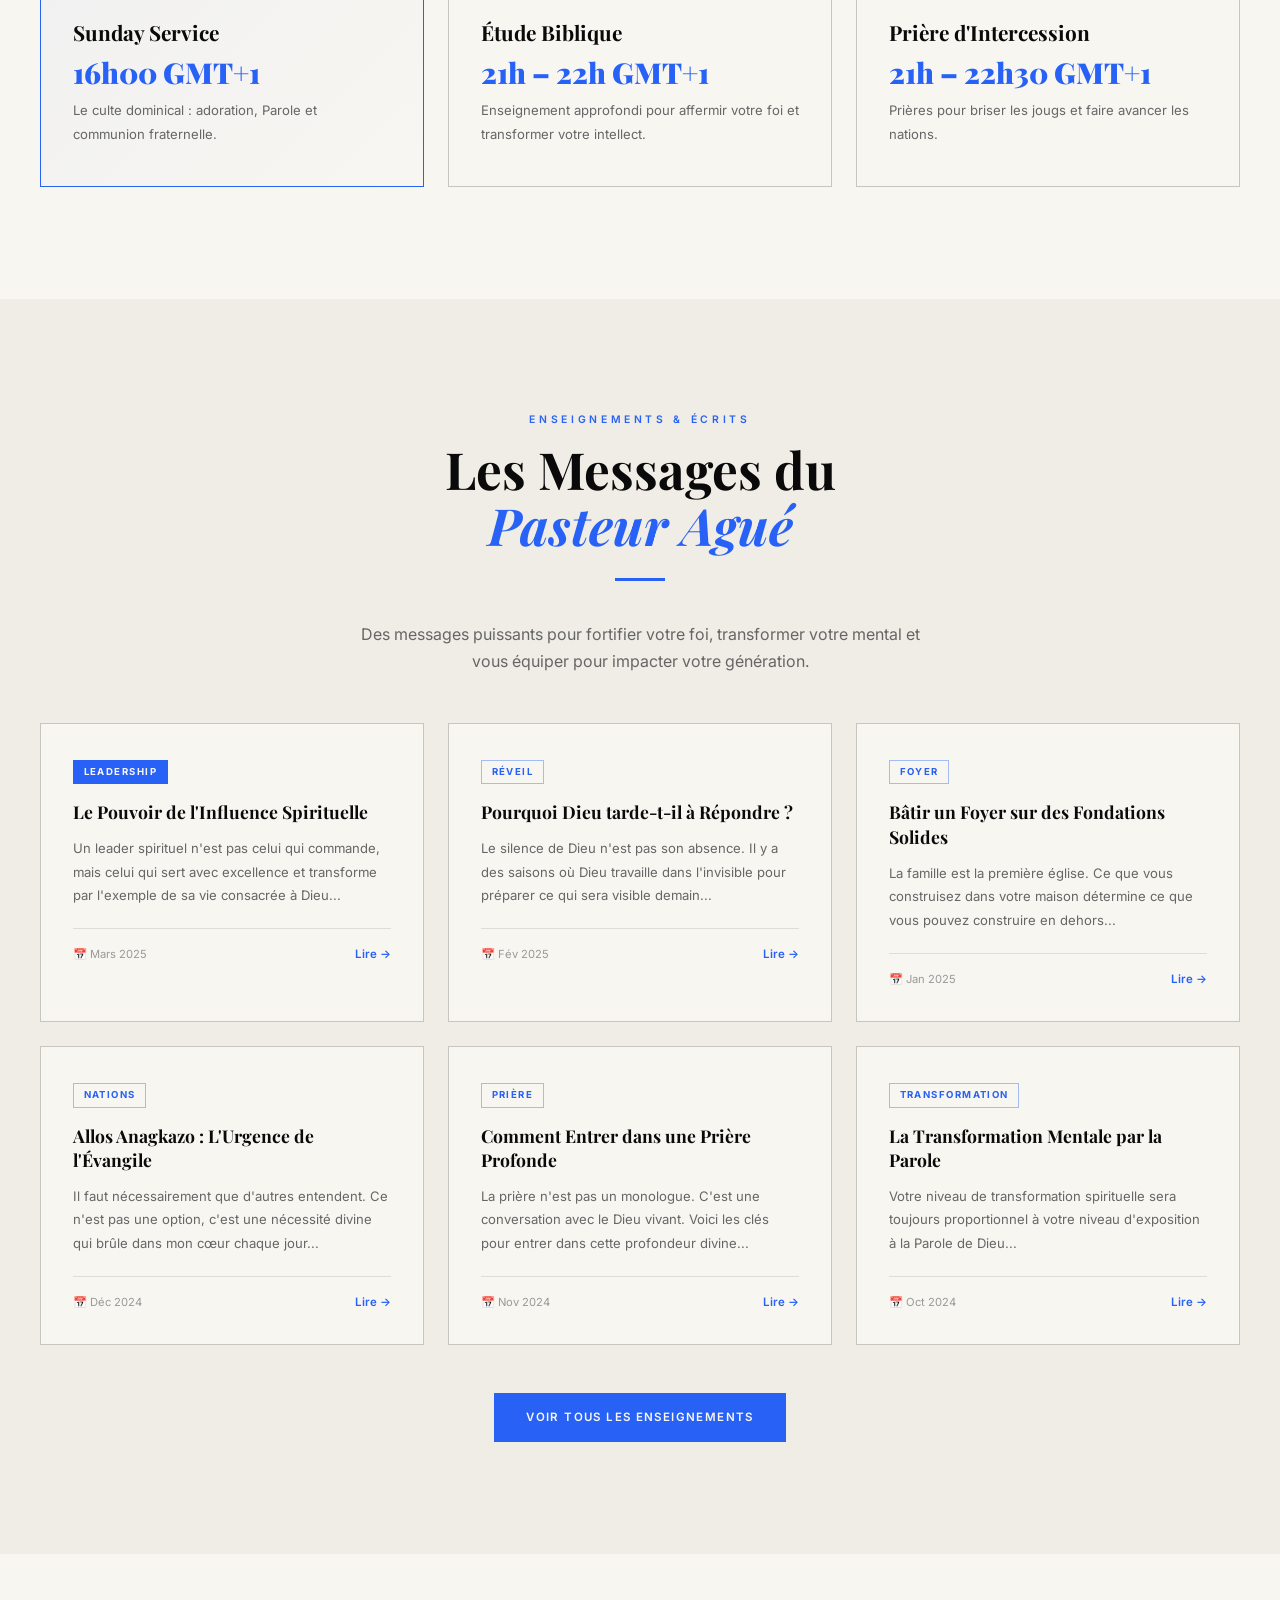
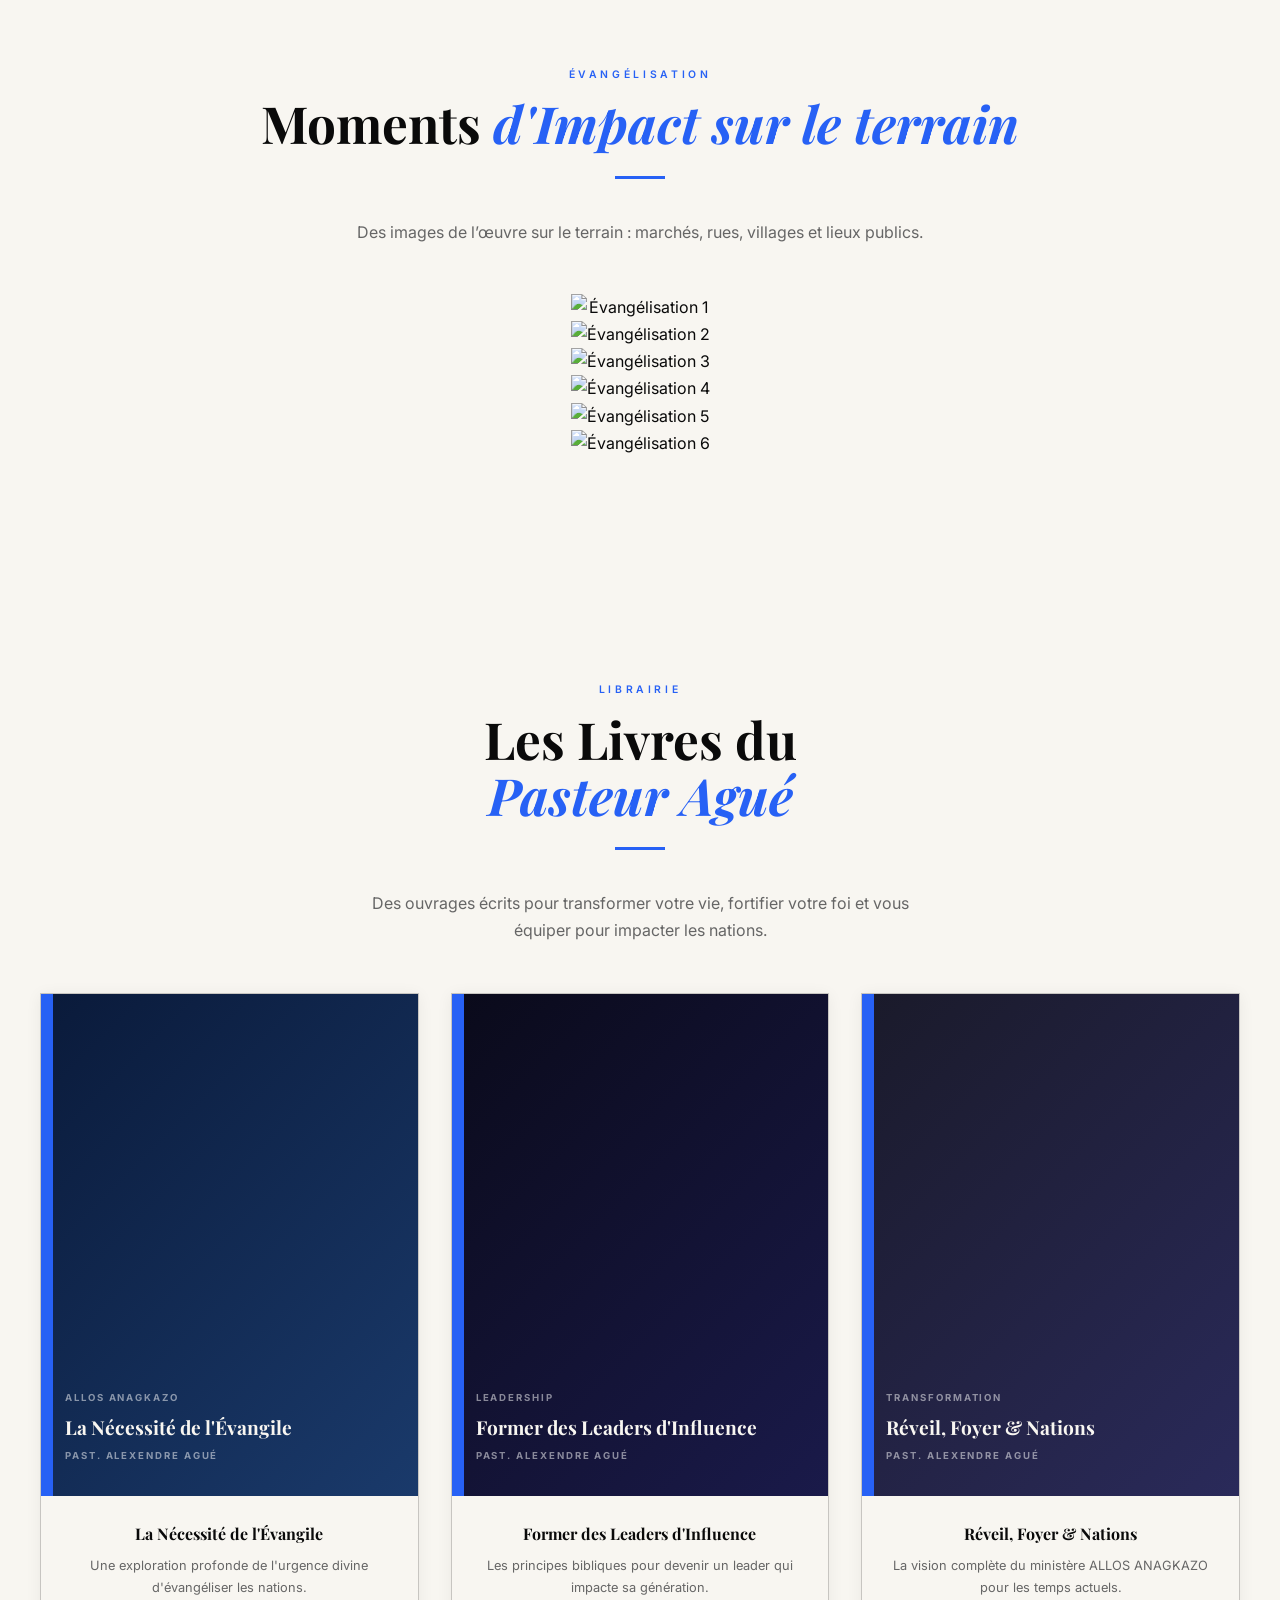
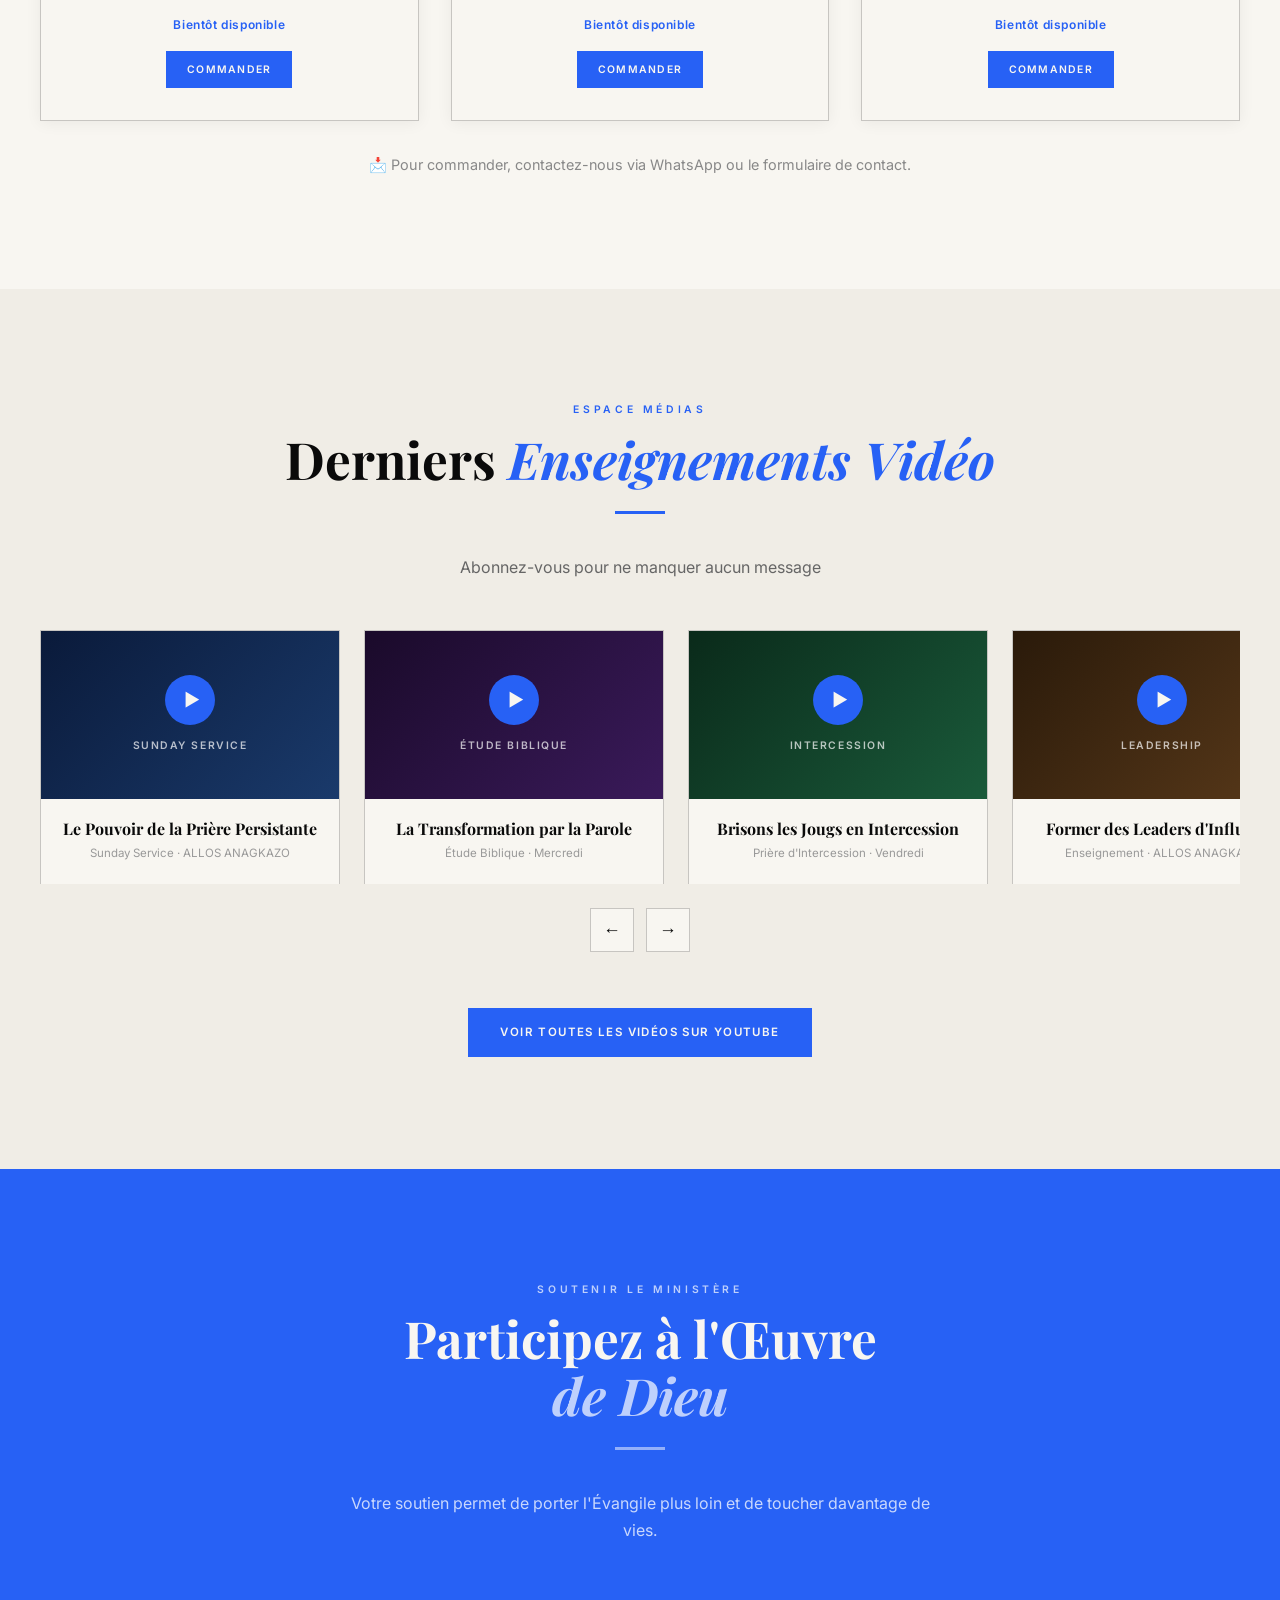
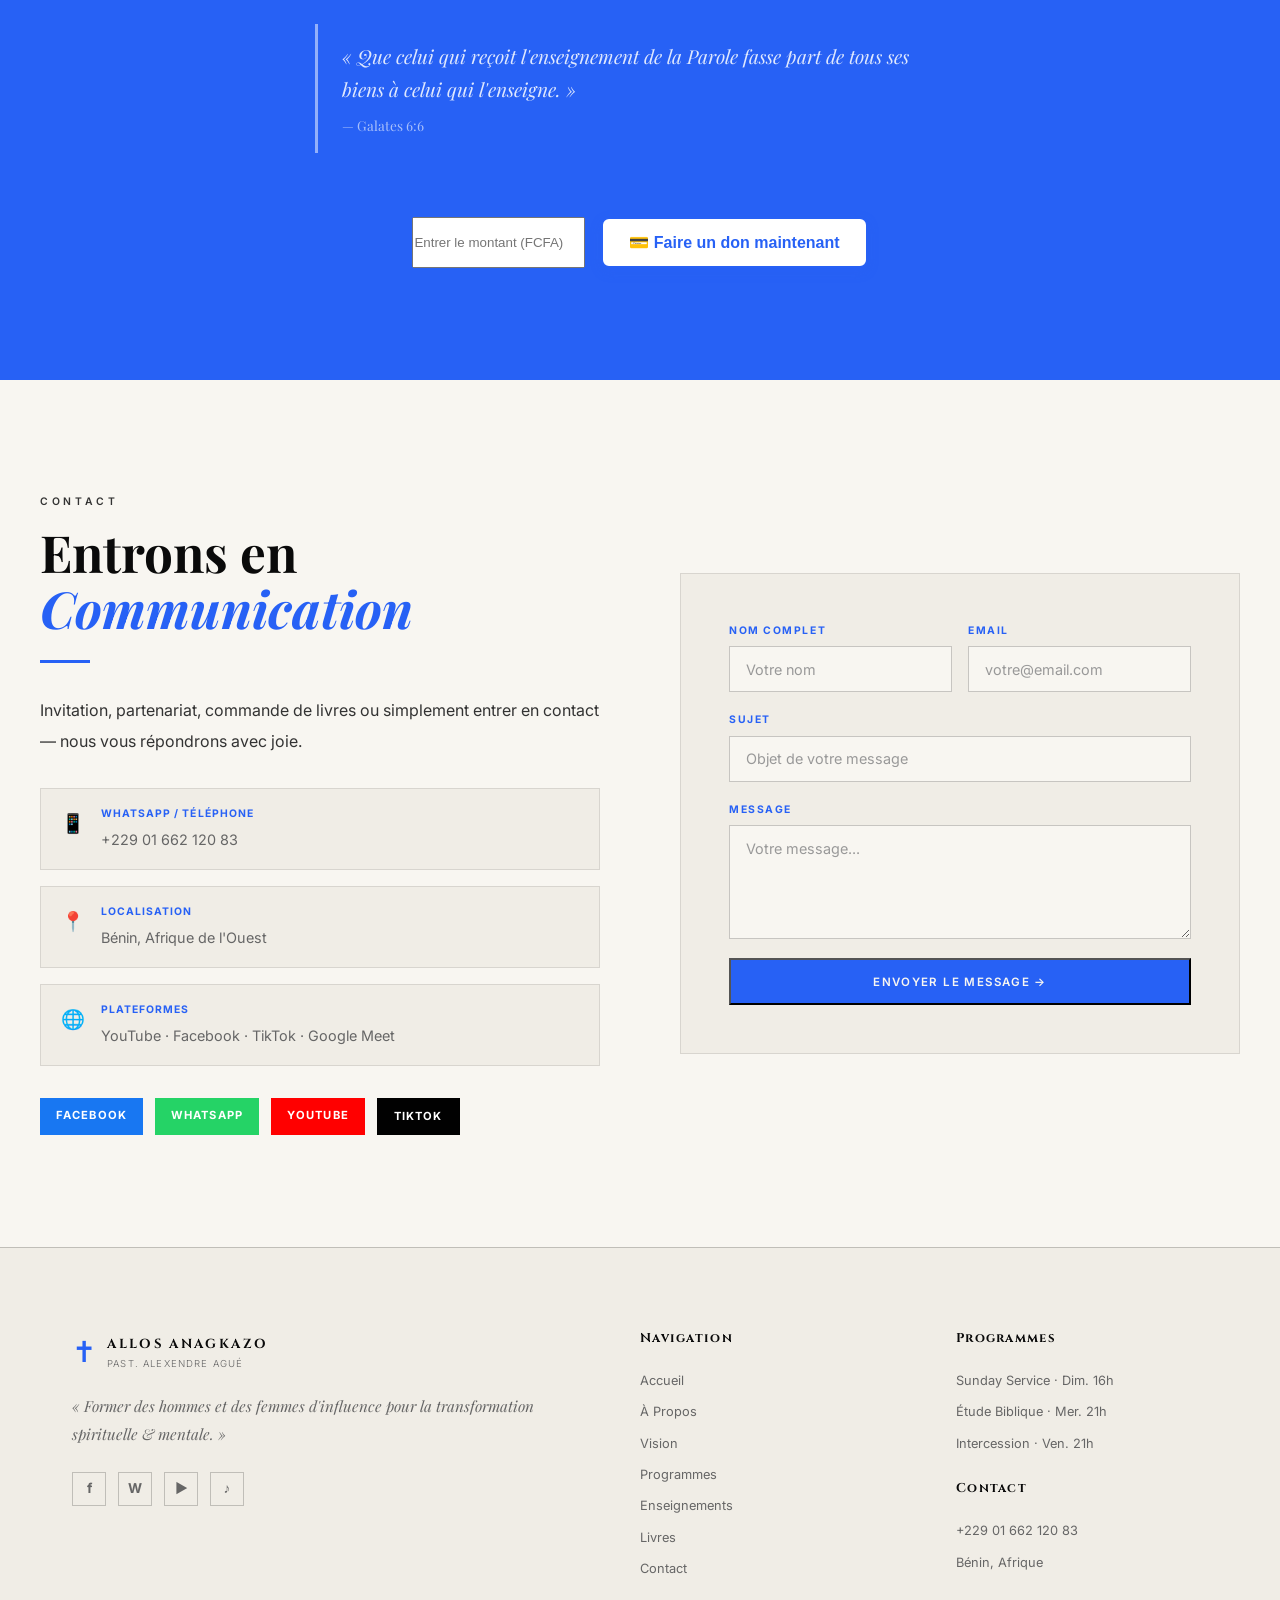
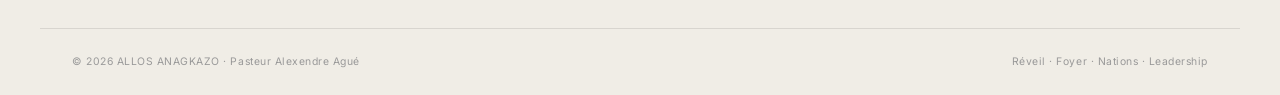
==== commit 3cae9503: "Update index.html" ====
--- a/index.html
+++ b/index.html
@@ -198,6 +198,47 @@
       <a href="enseignements/leadership.html" class="btn-red" style="margin-top:3rem">Voir tous les enseignements</a>
     </div>
   </section>
+  <section class="sec gallery-sec" id="galerie">
+  <div class="wrap center">
+    
+    <p class="ey">Évangélisation</p>
+    <h2 class="h2">Moments <em>d'Impact sur le terrain</em></h2>
+    <div class="rline center"></div>
+
+    <p class="sub">
+      Des images de l’œuvre sur le terrain : marchés, rues, villages et lieux publics.
+    </p>
+
+    <div class="gallery-grid">
+
+      <div class="gallery-item">
+        <img src="images/evang1.jpg" alt="Évangélisation 1">
+      </div>
+
+      <div class="gallery-item">
+        <img src="images/evang2.jpg" alt="Évangélisation 2">
+      </div>
+
+      <div class="gallery-item">
+        <img src="images/evang3.jpg" alt="Évangélisation 3">
+      </div>
+
+      <div class="gallery-item">
+        <img src="images/evang4.jpg" alt="Évangélisation 4">
+      </div>
+
+      <div class="gallery-item">
+        <img src="images/evang5.jpg" alt="Évangélisation 5">
+      </div>
+
+      <div class="gallery-item">
+        <img src="images/evang6.jpg" alt="Évangélisation 6">
+      </div>
+
+    </div>
+
+  </div>
+</section>
   <section class="sec" id="livres">
     <div class="wrap center">
       <p class="ey">Librairie</p>
--- a/css/style.css
+++ b/css/style.css
@@ -274,6 +274,39 @@
   .vid-card{width:220px;min-width:220px}
 }
 
-/* ===== ANIMATIONS ===== */
-.fade-in{opacity:0;transform:translateY(25px);transition:opacity 0.7s var(--ease),transform 0.7s var(--ease)}
-.fade-in.show{opacity:1;transform:translateY(0)}
+.don-btn {
+  background: #ffffff;
+  color: #2761F5;
+  font-weight: 700;
+  padding: 14px 26px;
+  border: 2px solid #2761F5;
+  border-radius: 8px;
+  cursor: pointer;
+  font-size: 1rem;
+  transition: 0.3s;
+  box-shadow: 0 4px 12px rgba(39, 97, 245, 0.2);
+
+  /* 🔥 animation clignotante (douce) */
+  animation: pulseBtn 1.8s infinite;
+}
+@keyframes pulseBtn {
+  0% {
+    transform: scale(1);
+    box-shadow: 0 0 0 0 rgba(39, 97, 245, 0.4);
+  }
+
+  50% {
+    transform: scale(1.05);
+    box-shadow: 0 0 0 10px rgba(39, 97, 245, 0);
+  }
+
+  100% {
+    transform: scale(1);
+    box-shadow: 0 0 0 0 rgba(39, 97, 245, 0);
+  }
+}
+.don-btn:hover {
+  background: #2761F5;
+  color: #ffffff;
+  transform: translateY(-2px);
+}
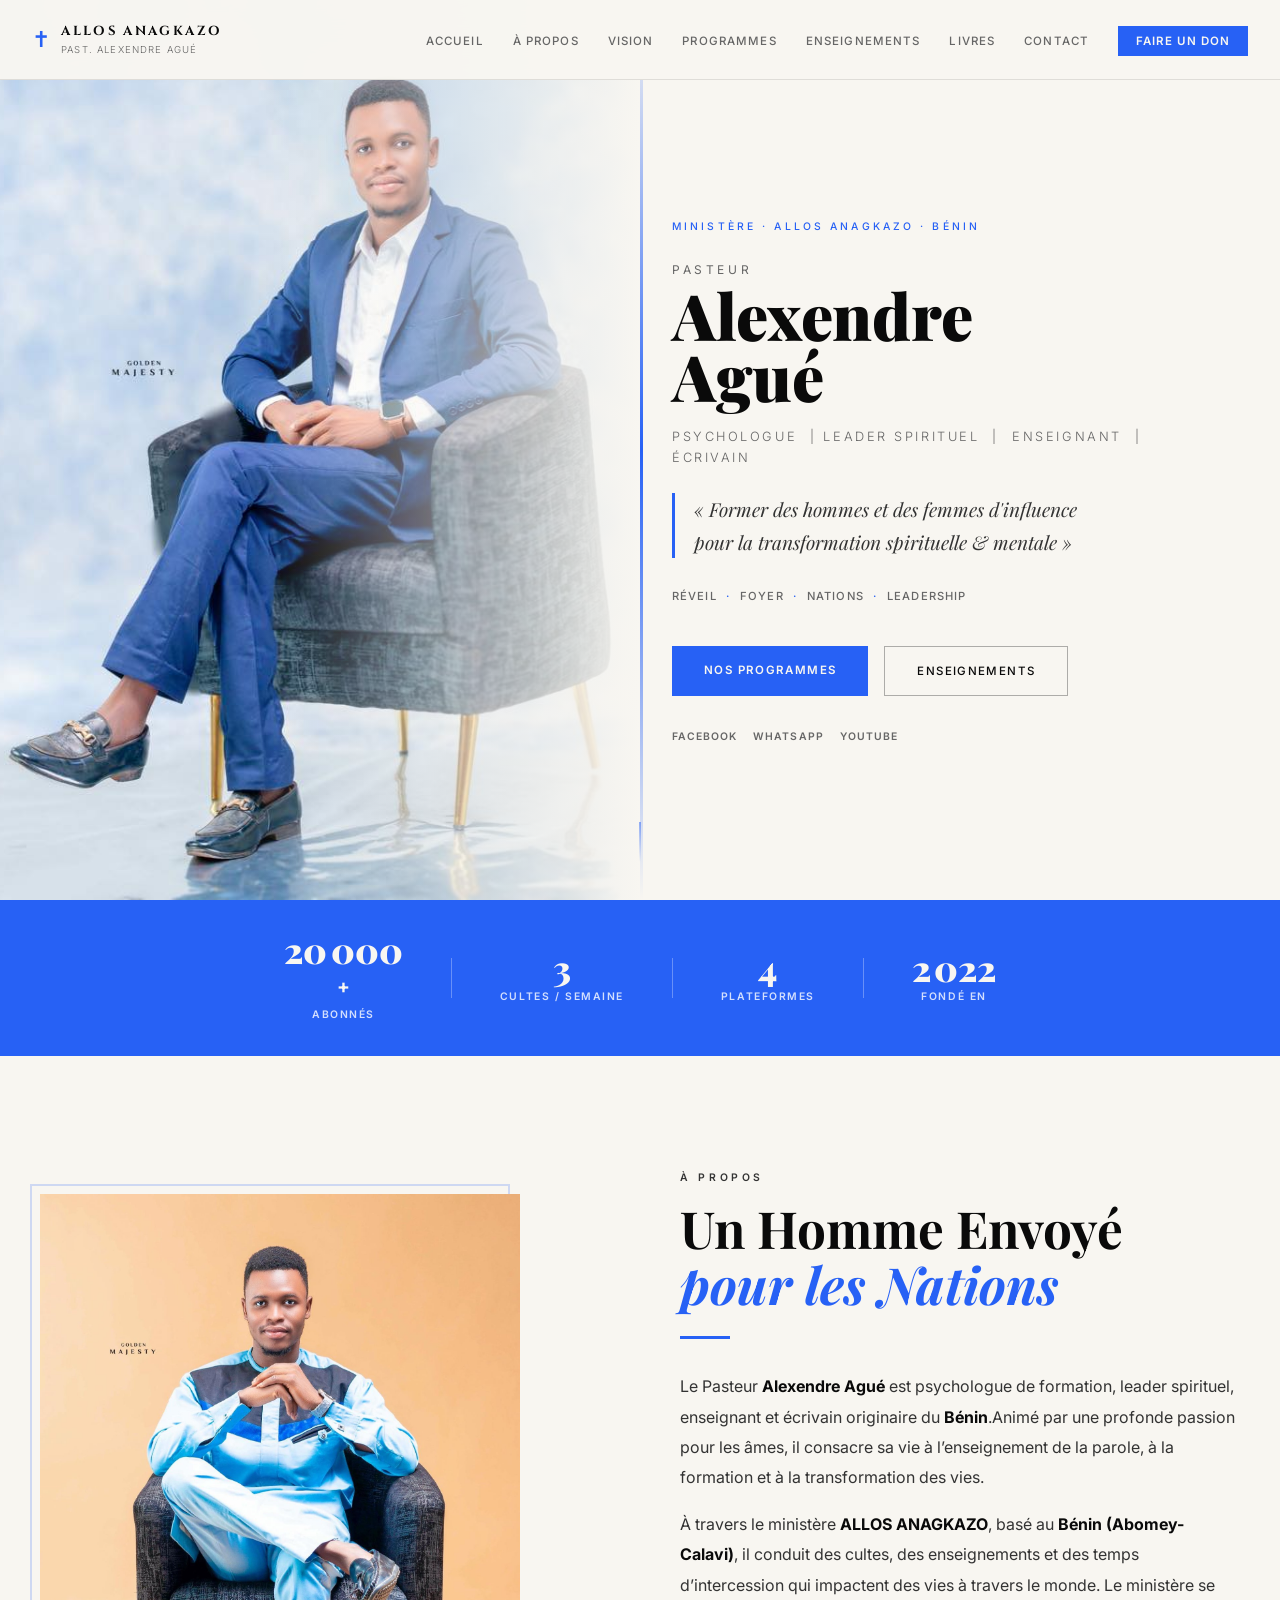
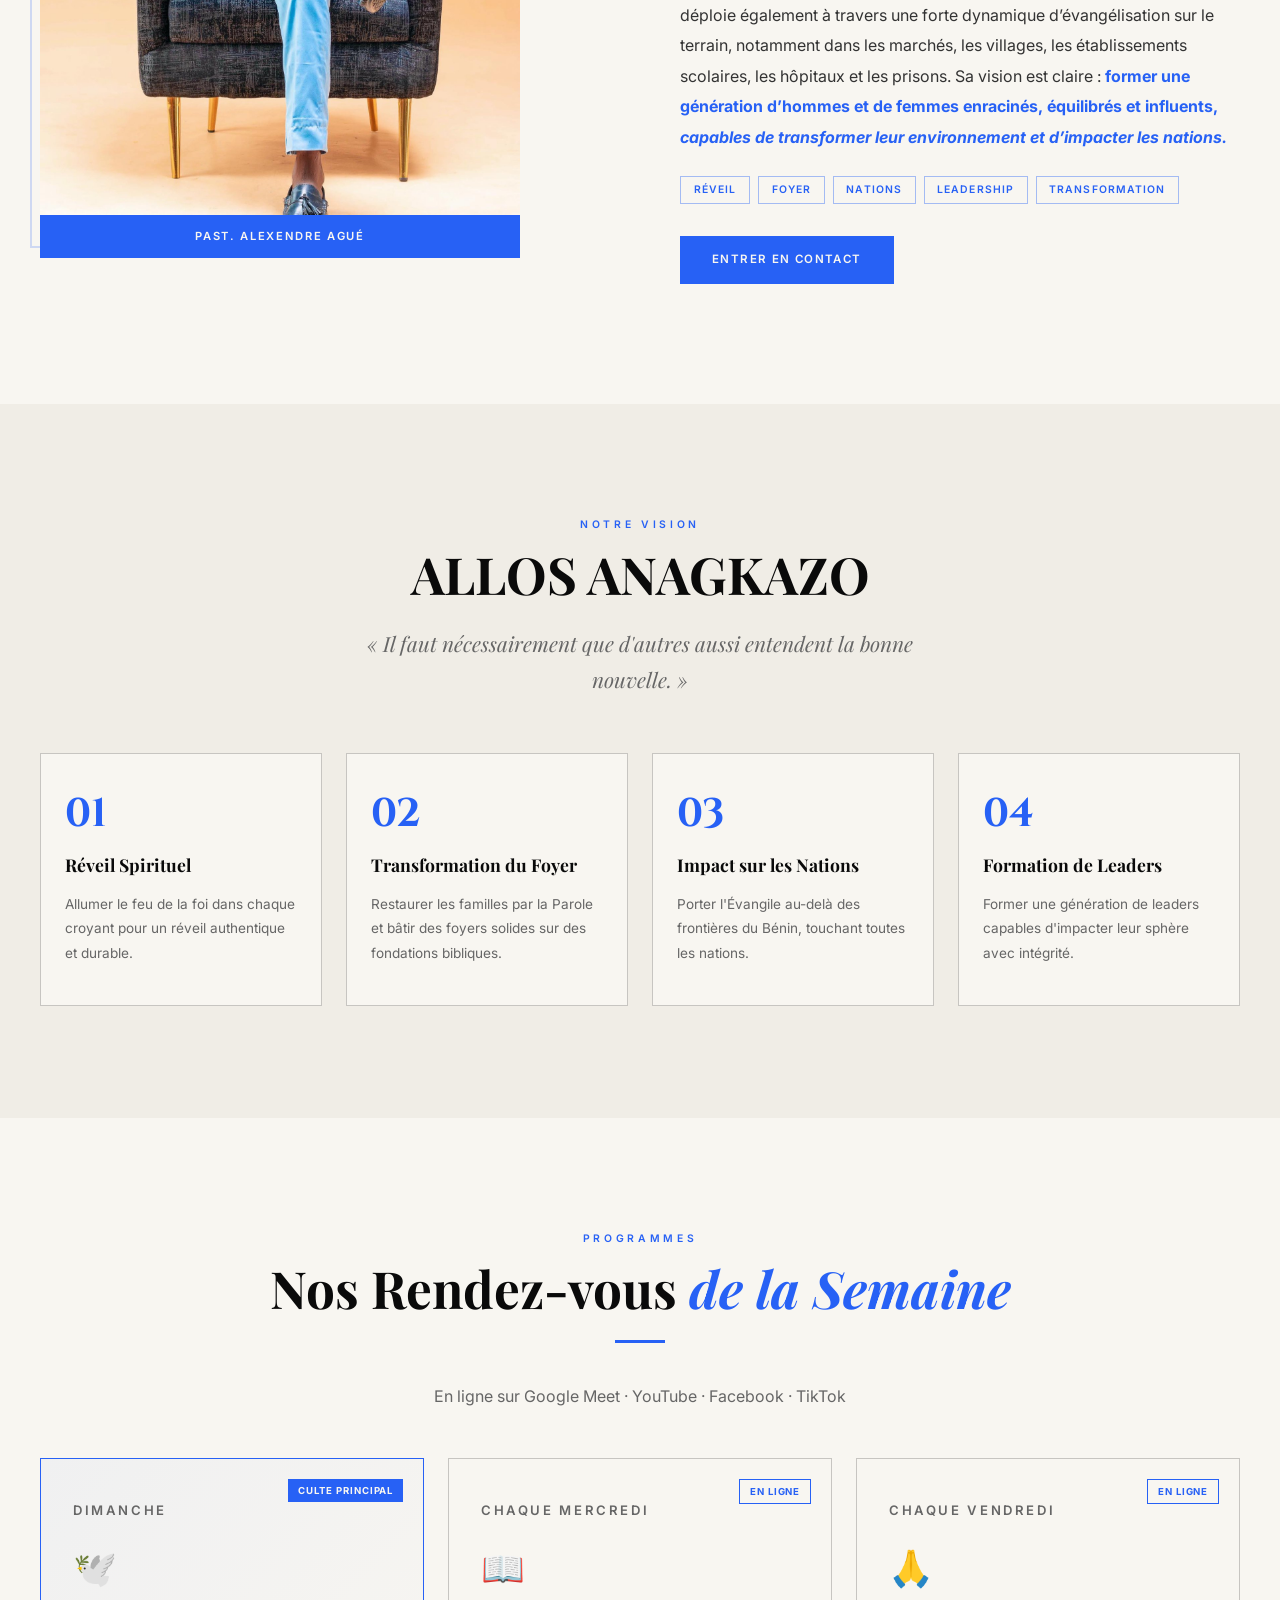
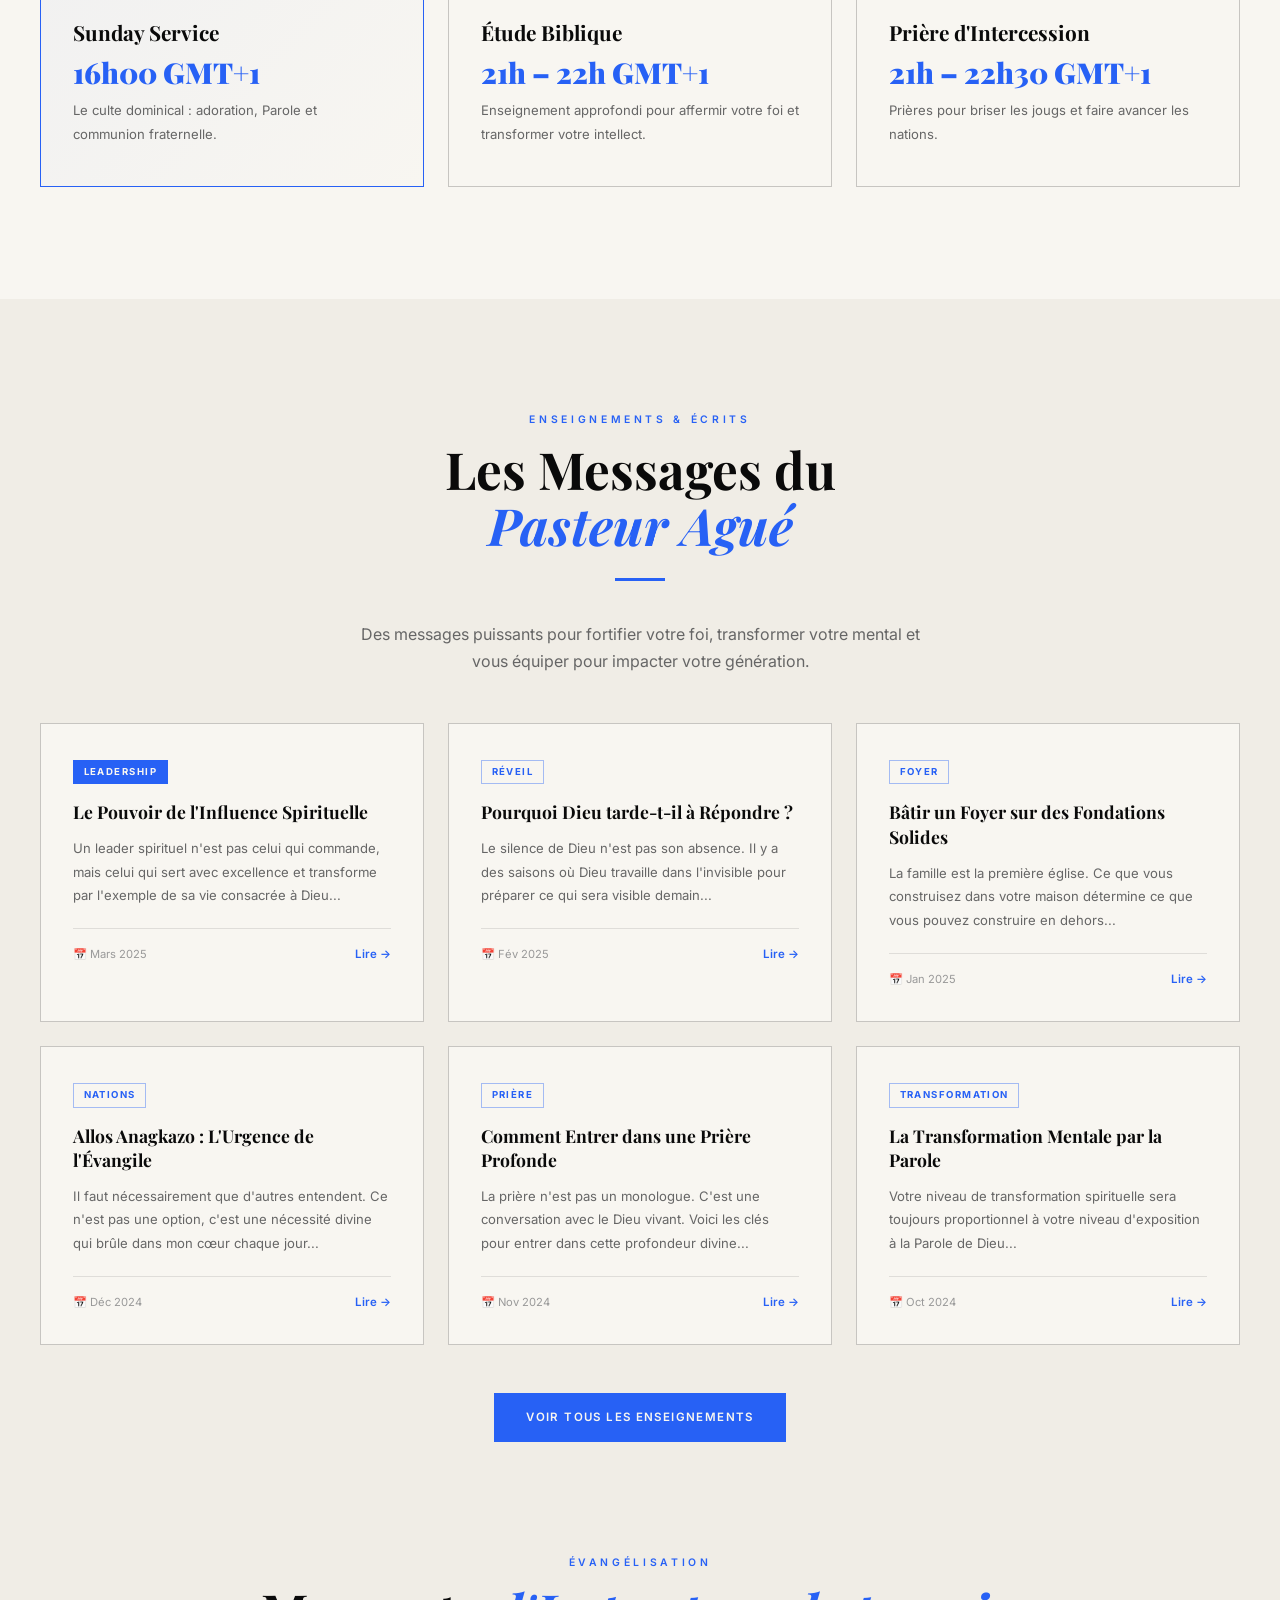
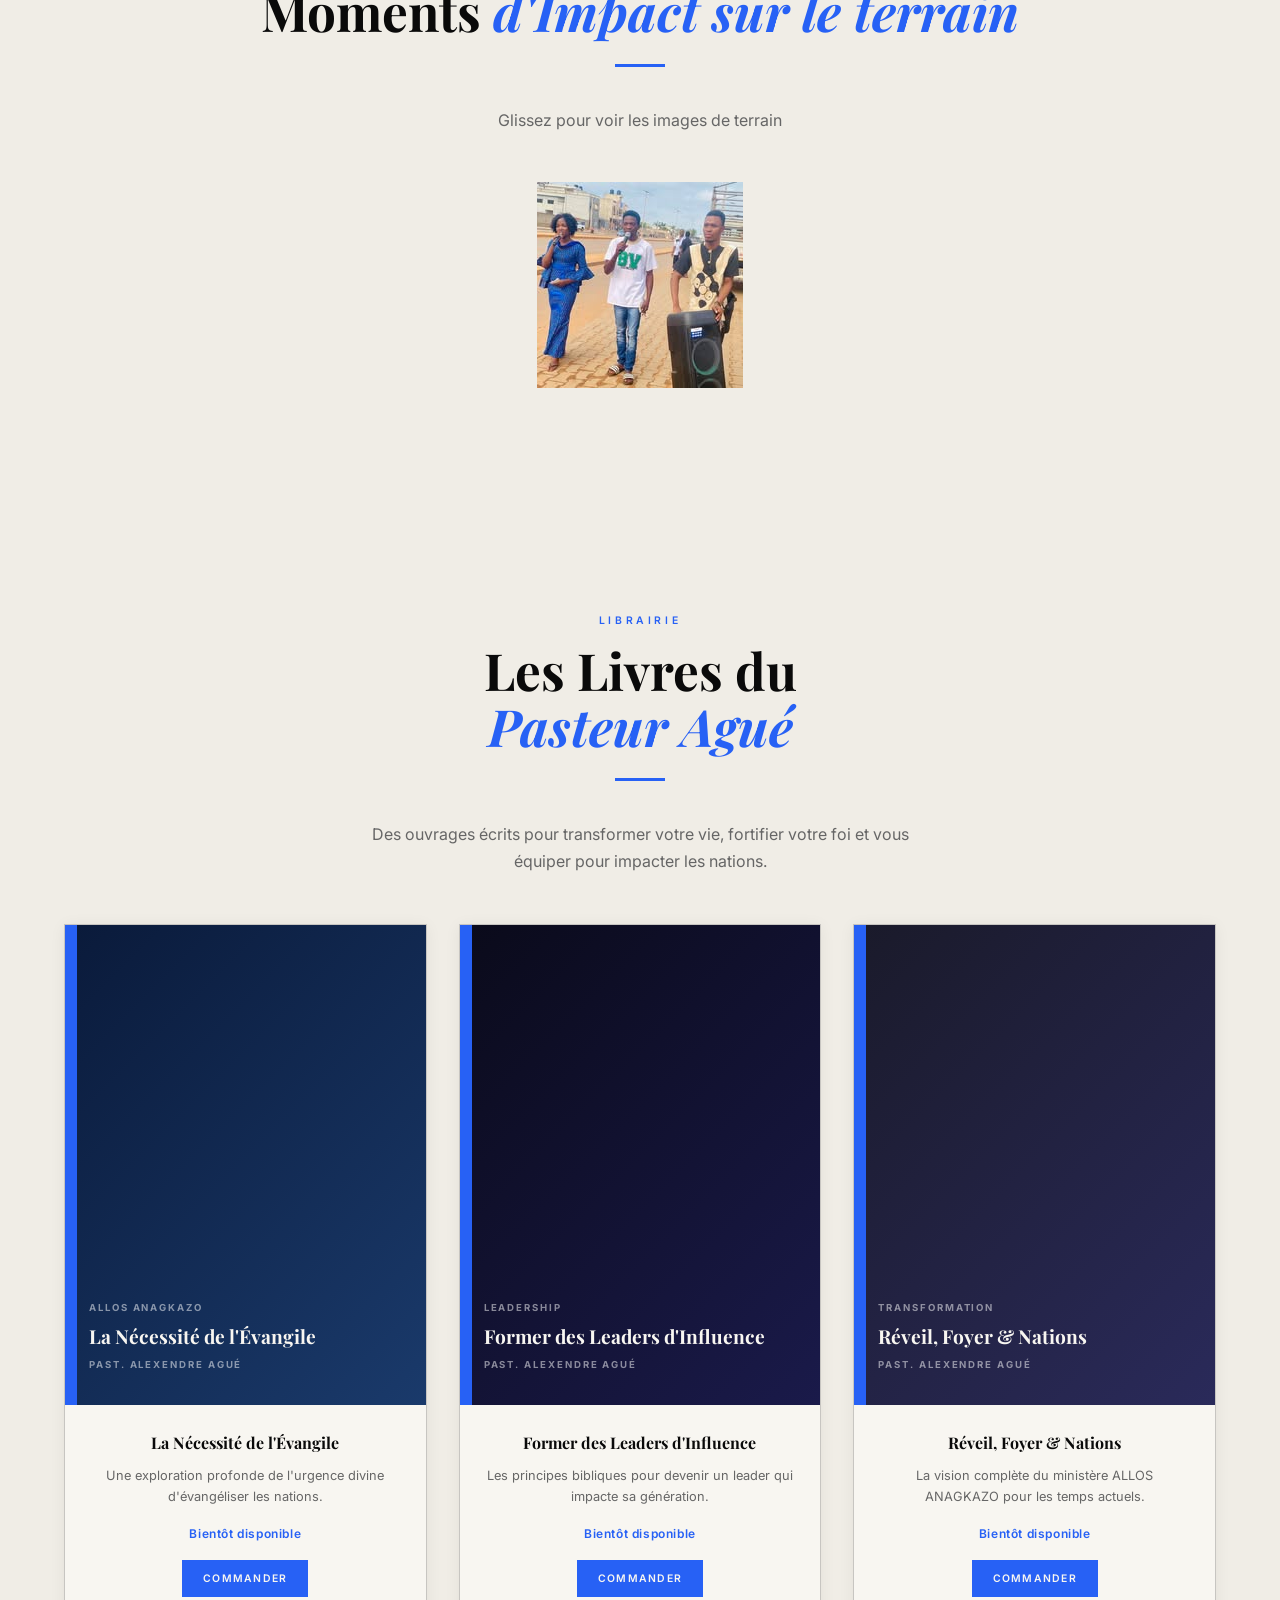
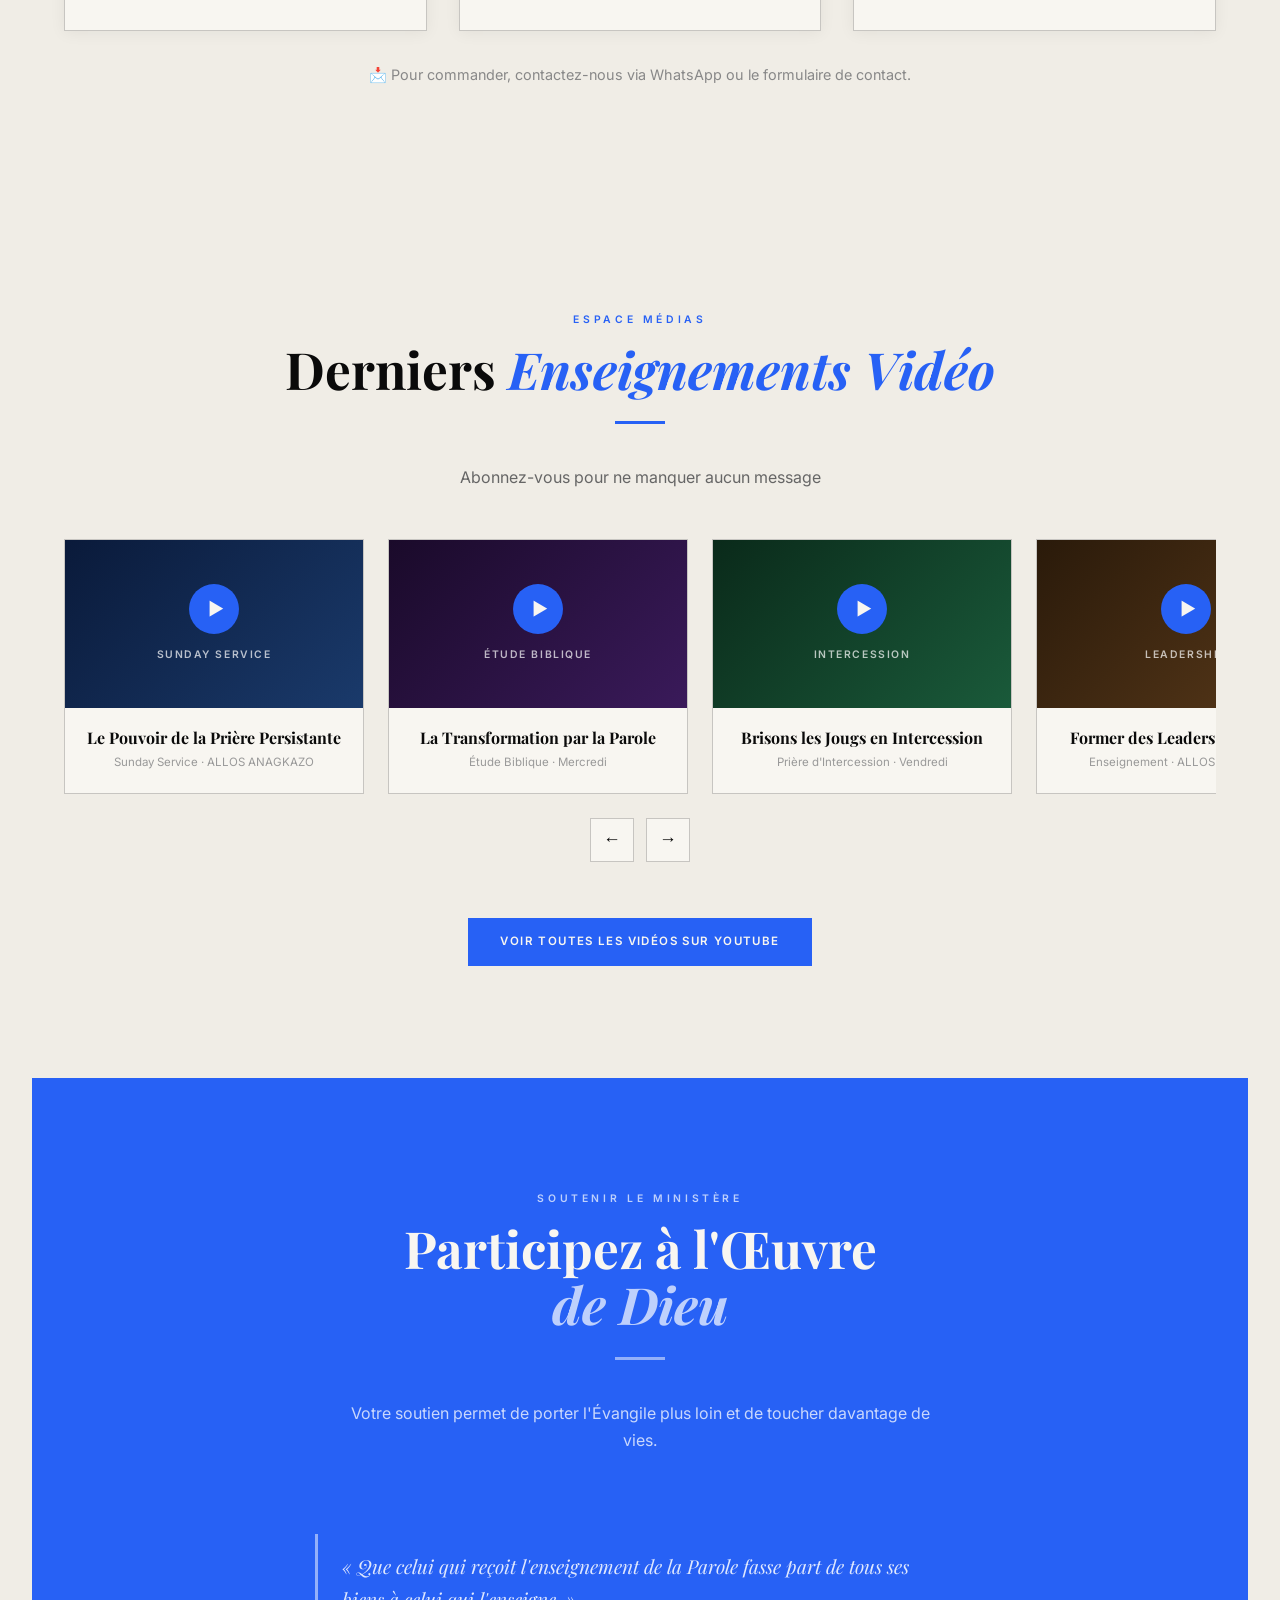
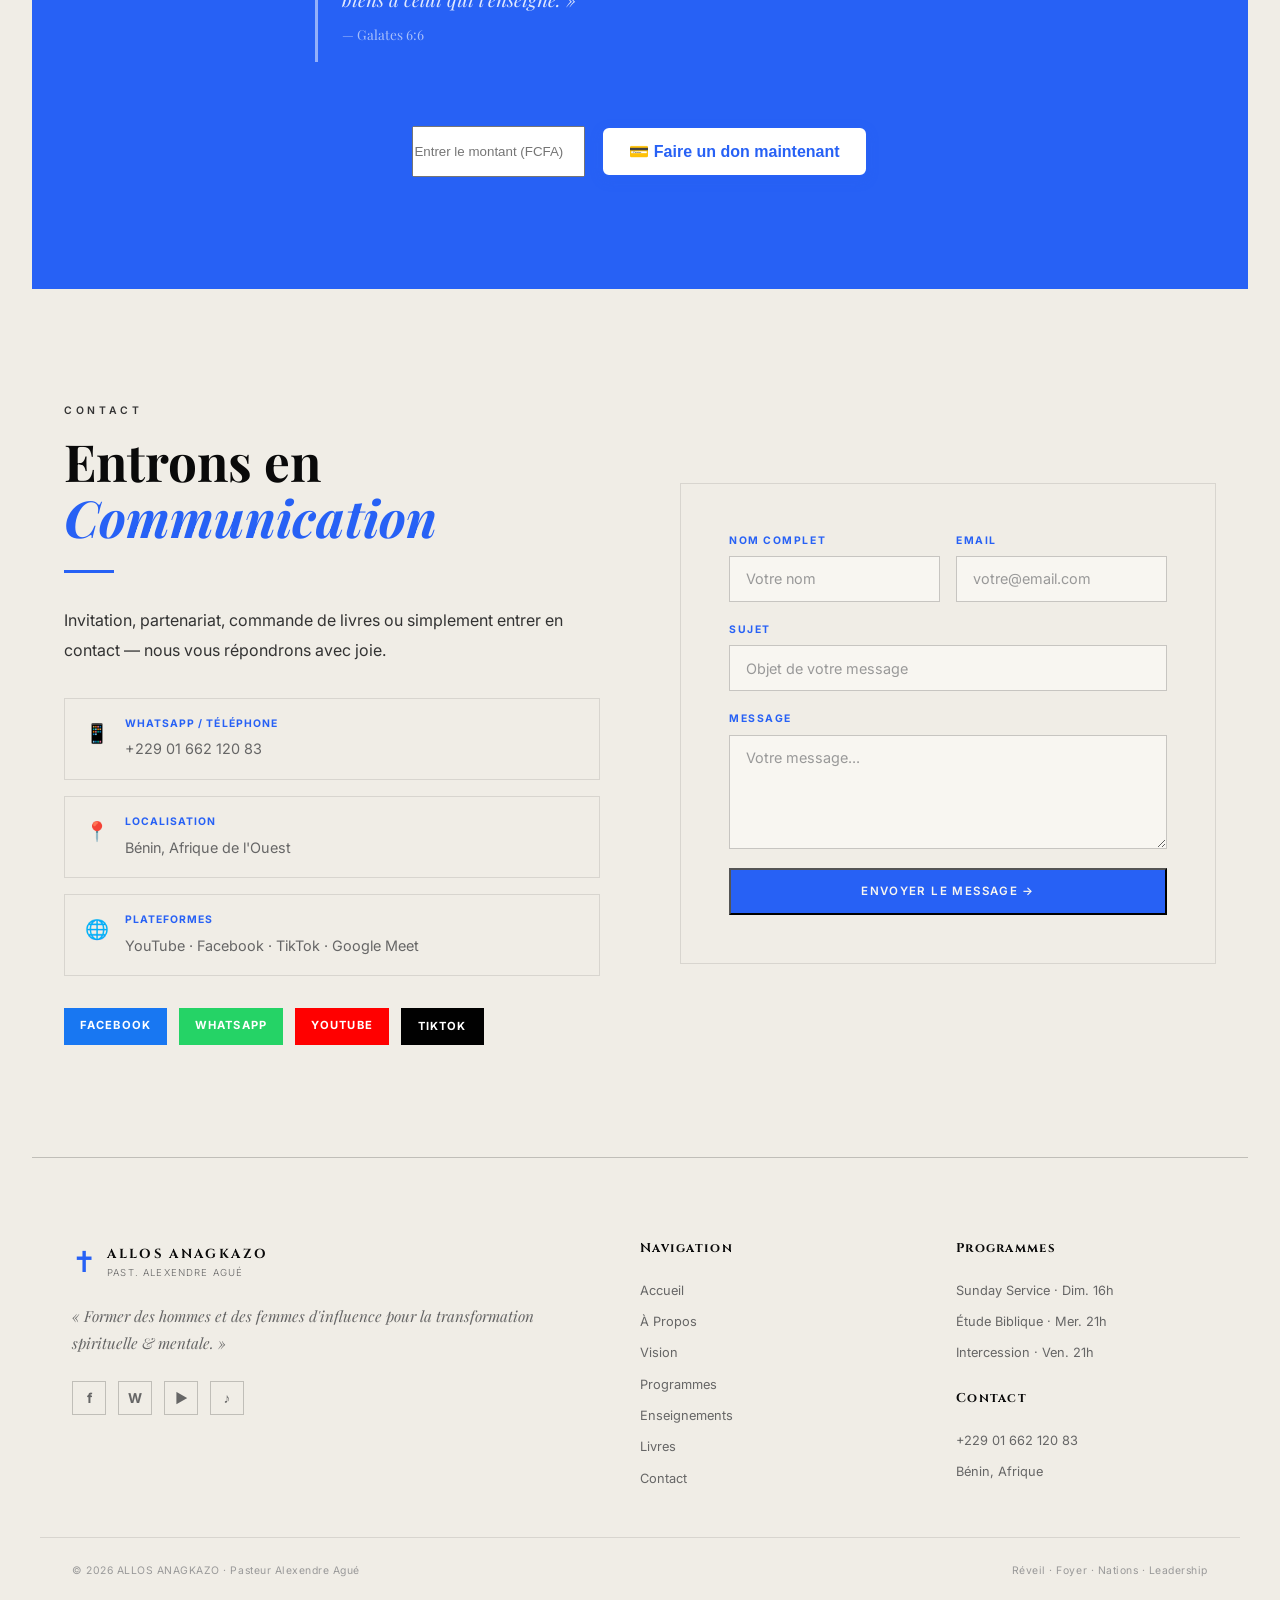
==== commit 9f4e8c59: "Update index.html" ====
--- a/index.html
+++ b/index.html
@@ -197,43 +197,25 @@
       </div>
       <a href="enseignements/leadership.html" class="btn-red" style="margin-top:3rem">Voir tous les enseignements</a>
     </div>
-  </section>
-  <section class="sec gallery-sec" id="galerie">
+ <section class="sec gallery-sec" id="galerie">
   <div class="wrap center">
-    
+
     <p class="ey">Évangélisation</p>
     <h2 class="h2">Moments <em>d'Impact sur le terrain</em></h2>
     <div class="rline center"></div>
 
     <p class="sub">
-      Des images de l’œuvre sur le terrain : marchés, rues, villages et lieux publics.
+      Glissez pour voir les images de terrain
     </p>
 
-    <div class="gallery-grid">
-
-      <div class="gallery-item">
-        <img src="images/evang1.jpg" alt="Évangélisation 1">
-      </div>
-
-      <div class="gallery-item">
-        <img src="images/evang2.jpg" alt="Évangélisation 2">
-      </div>
-
-      <div class="gallery-item">
-        <img src="images/evang3.jpg" alt="Évangélisation 3">
-      </div>
-
-      <div class="gallery-item">
-        <img src="images/evang4.jpg" alt="Évangélisation 4">
-      </div>
-
-      <div class="gallery-item">
-        <img src="images/evang5.jpg" alt="Évangélisation 5">
-      </div>
-
-      <div class="gallery-item">
-        <img src="images/evang6.jpg" alt="Évangélisation 6">
-      </div>
+    <div class="gallery-scroll">
+
+      <img src="images/evang1.jpg" alt="" class="g-img">
+      <img src="images/evang2.jpg" alt="" class="g-img">
+      <img src="images/evang3.jpg" alt="" class="g-img">
+      <img src="images/evang4.jpg" alt="" class="g-img">
+      <img src="images/evang5.jpg" alt="" class="g-img">
+      <img src="images/evang6.jpg" alt="" class="g-img">
 
     </div>
 
--- a/css/style.css
+++ b/css/style.css
@@ -310,3 +310,43 @@
   color: #ffffff;
   transform: translateY(-2px);
 }
+
+.gallery-grid {
+  display: grid;
+  grid-template-columns: repeat(auto-fit, minmax(220px, 1fr));
+  gap: 15px;
+  margin-top: 2rem;
+}
+
+.gallery-item {
+  overflow: hidden;
+  border-radius: 10px;
+  position: relative;
+  cursor: pointer;
+}
+
+.gallery-item img {
+  width: 100%;
+  height: 220px;
+  object-fit: cover;
+  transition: transform 0.4s ease;
+  display: block;
+}
+
+.gallery-item:hover img {
+  transform: scale(1.08);
+}
+
+/* petit effet overlay */
+.gallery-item::after {
+  content: "";
+  position: absolute;
+  inset: 0;
+  background: rgba(0,0,0,0.15);
+  opacity: 0;
+  transition: 0.3s;
+}
+
+.gallery-item:hover::after {
+  opacity: 1;
+}
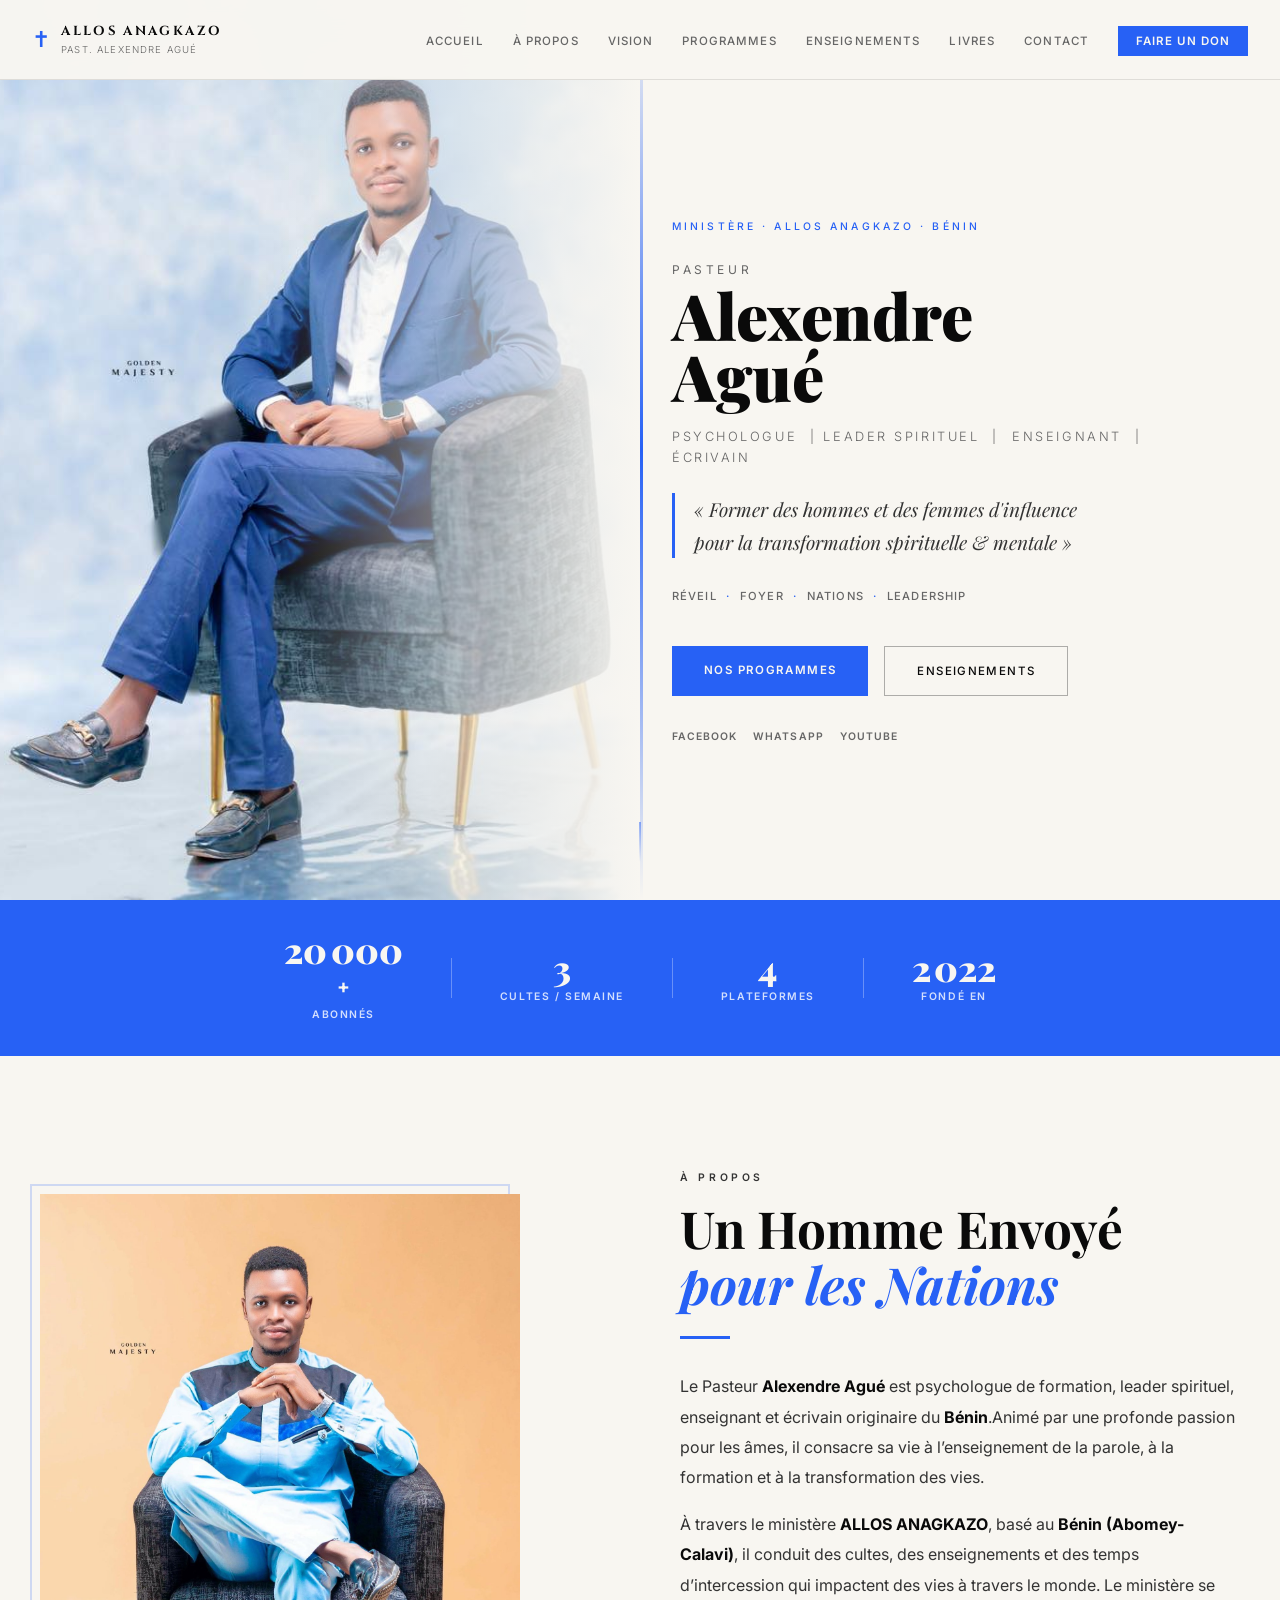
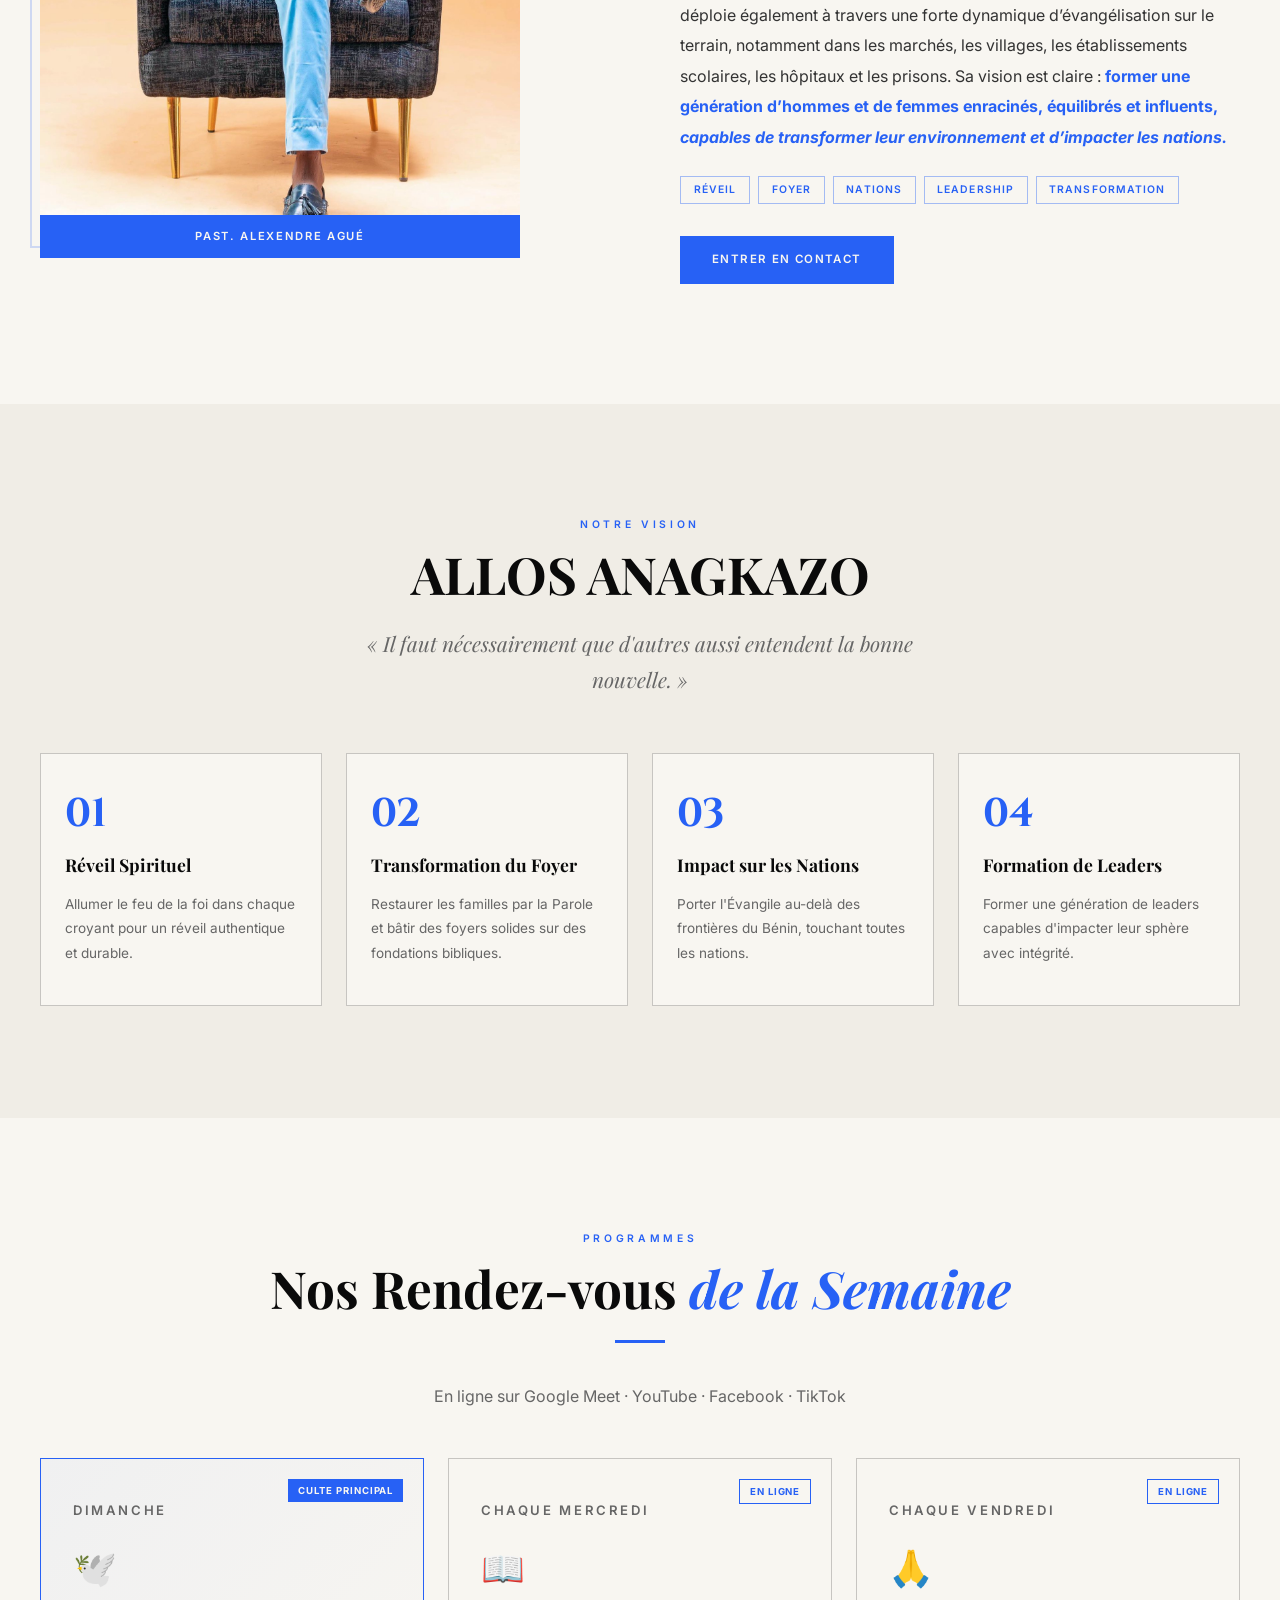
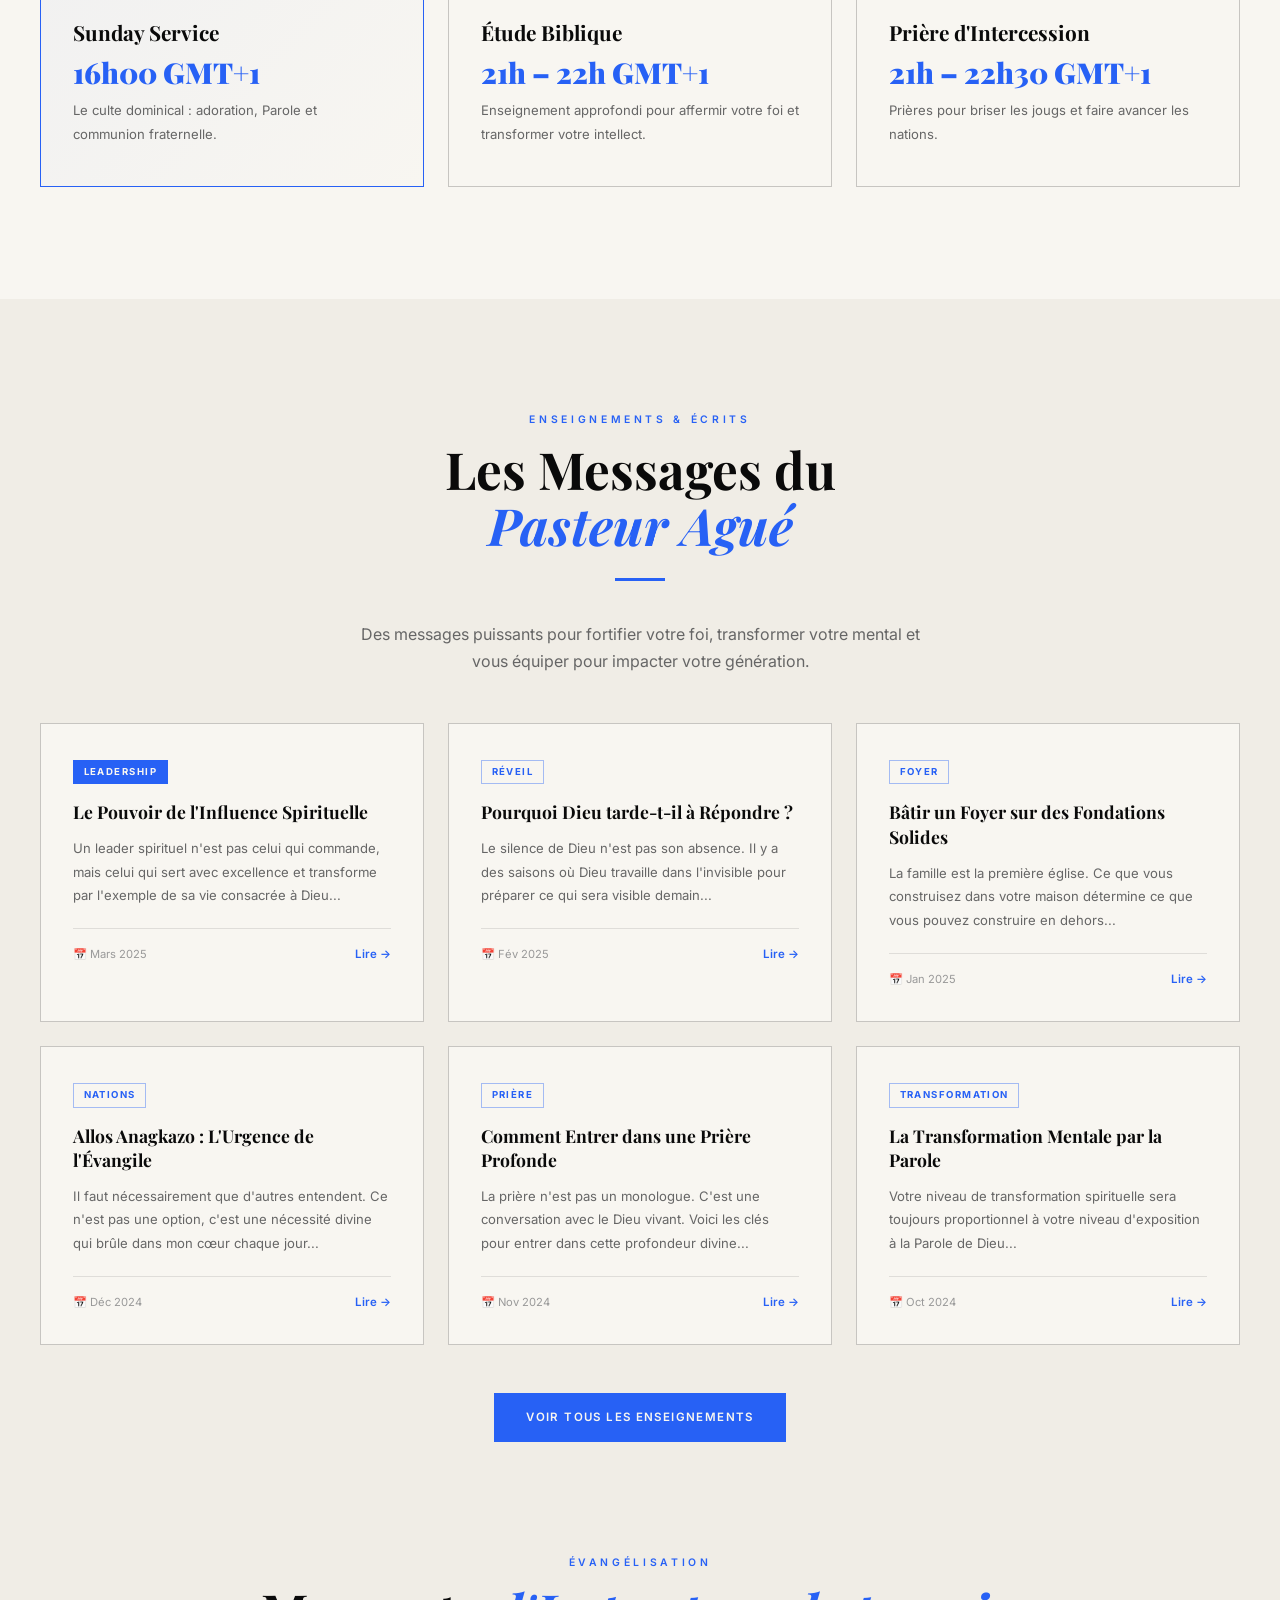
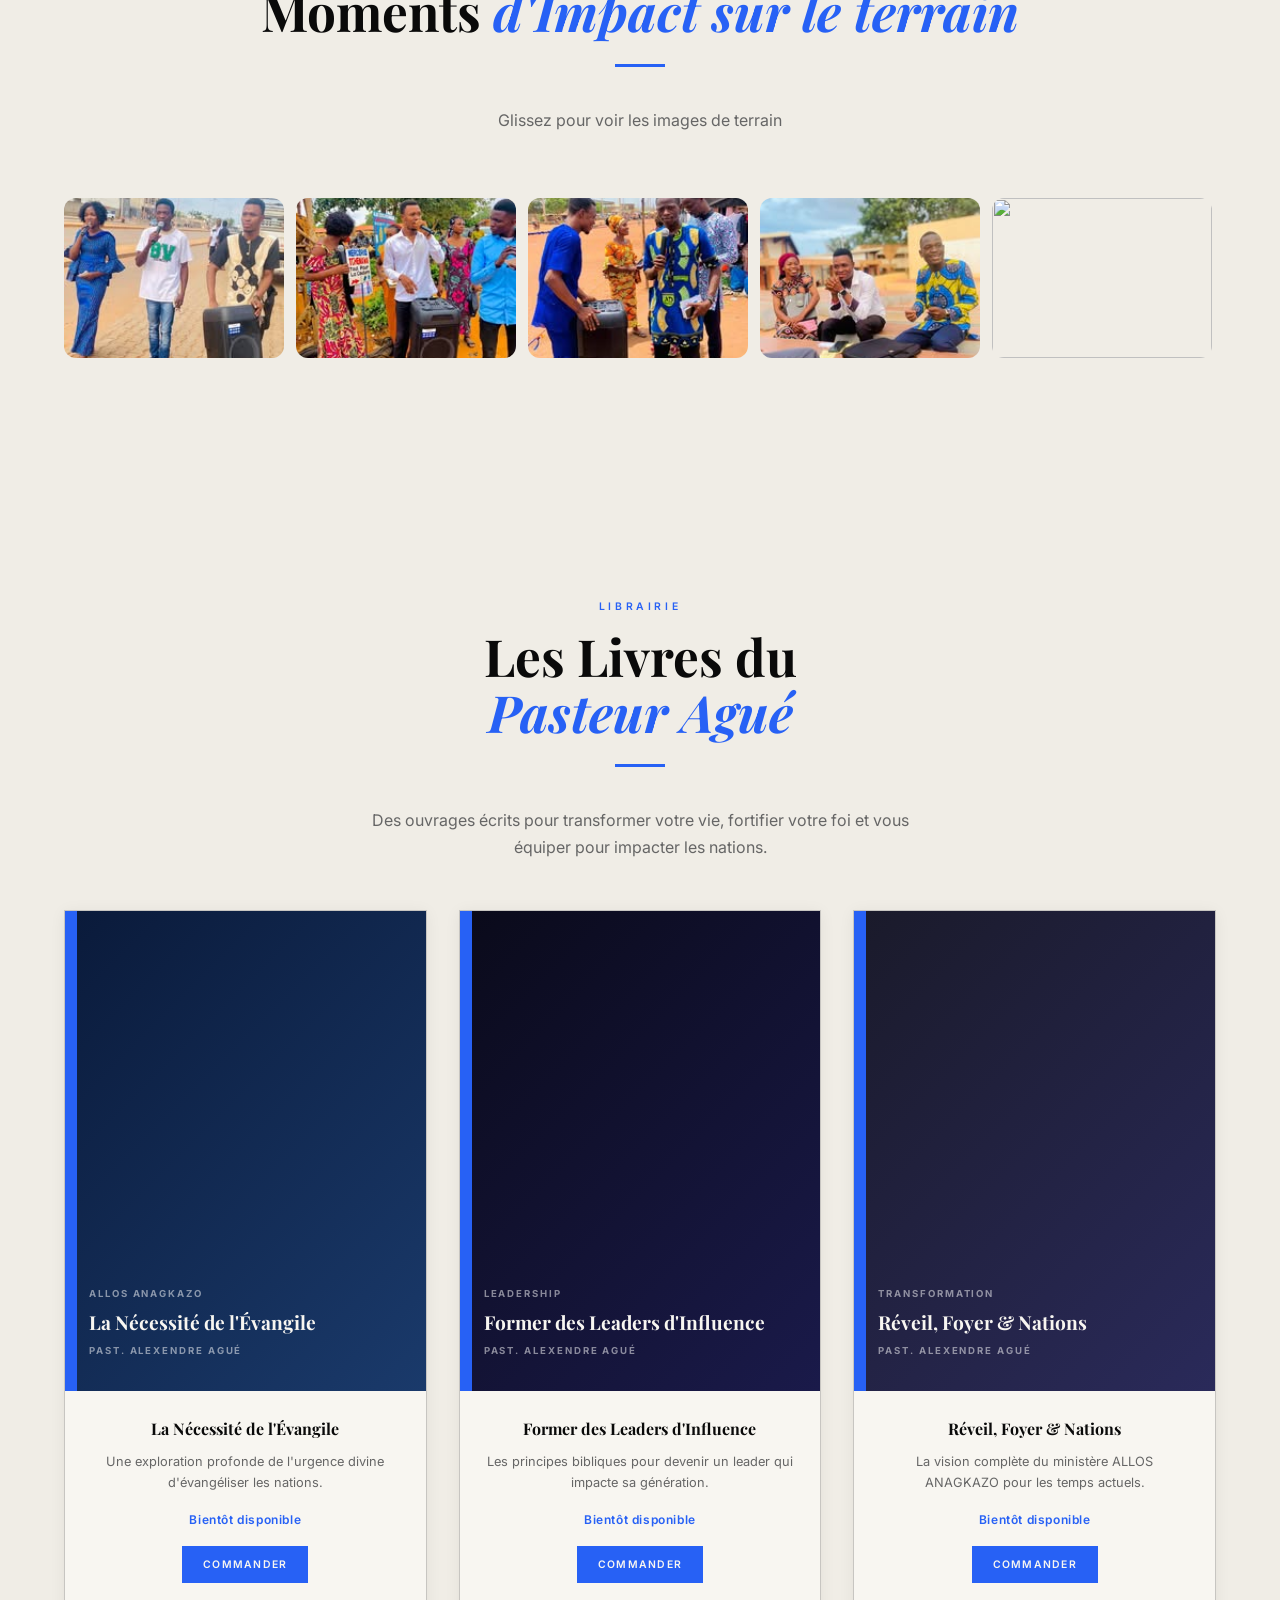
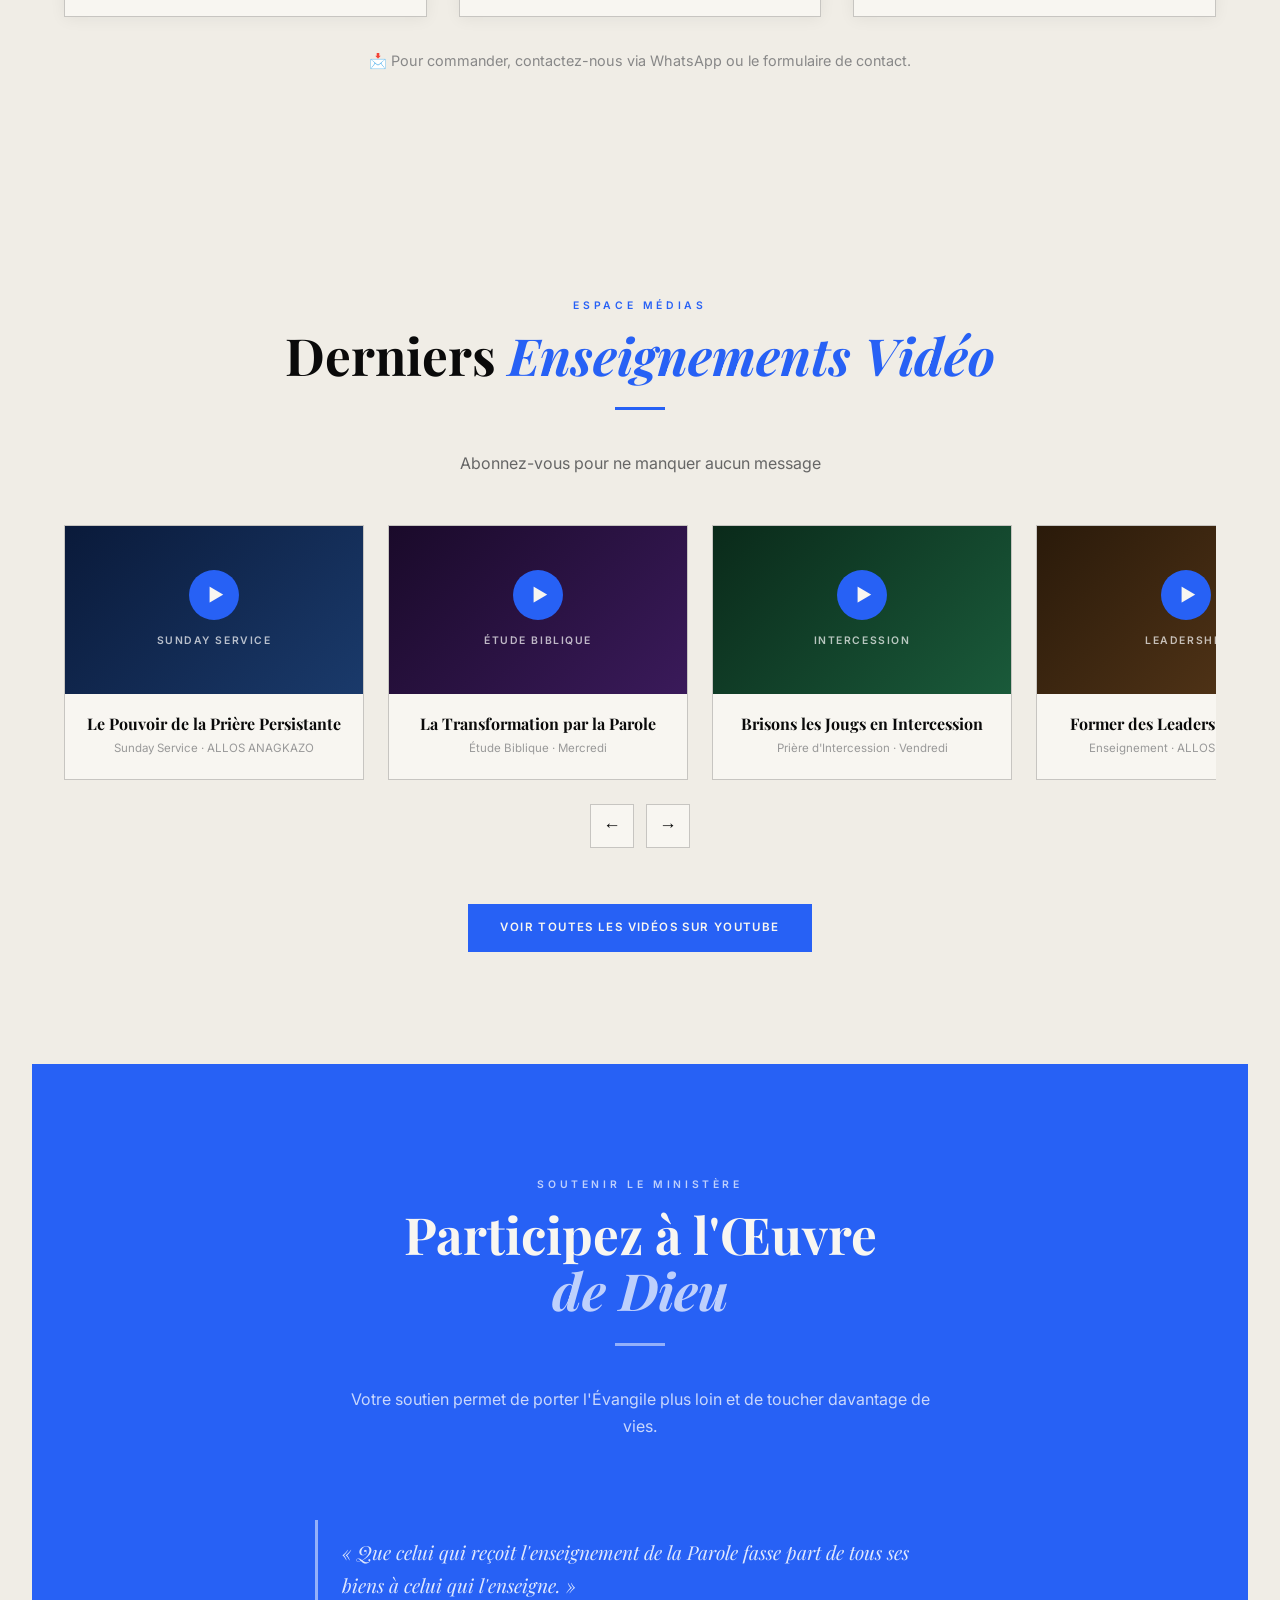
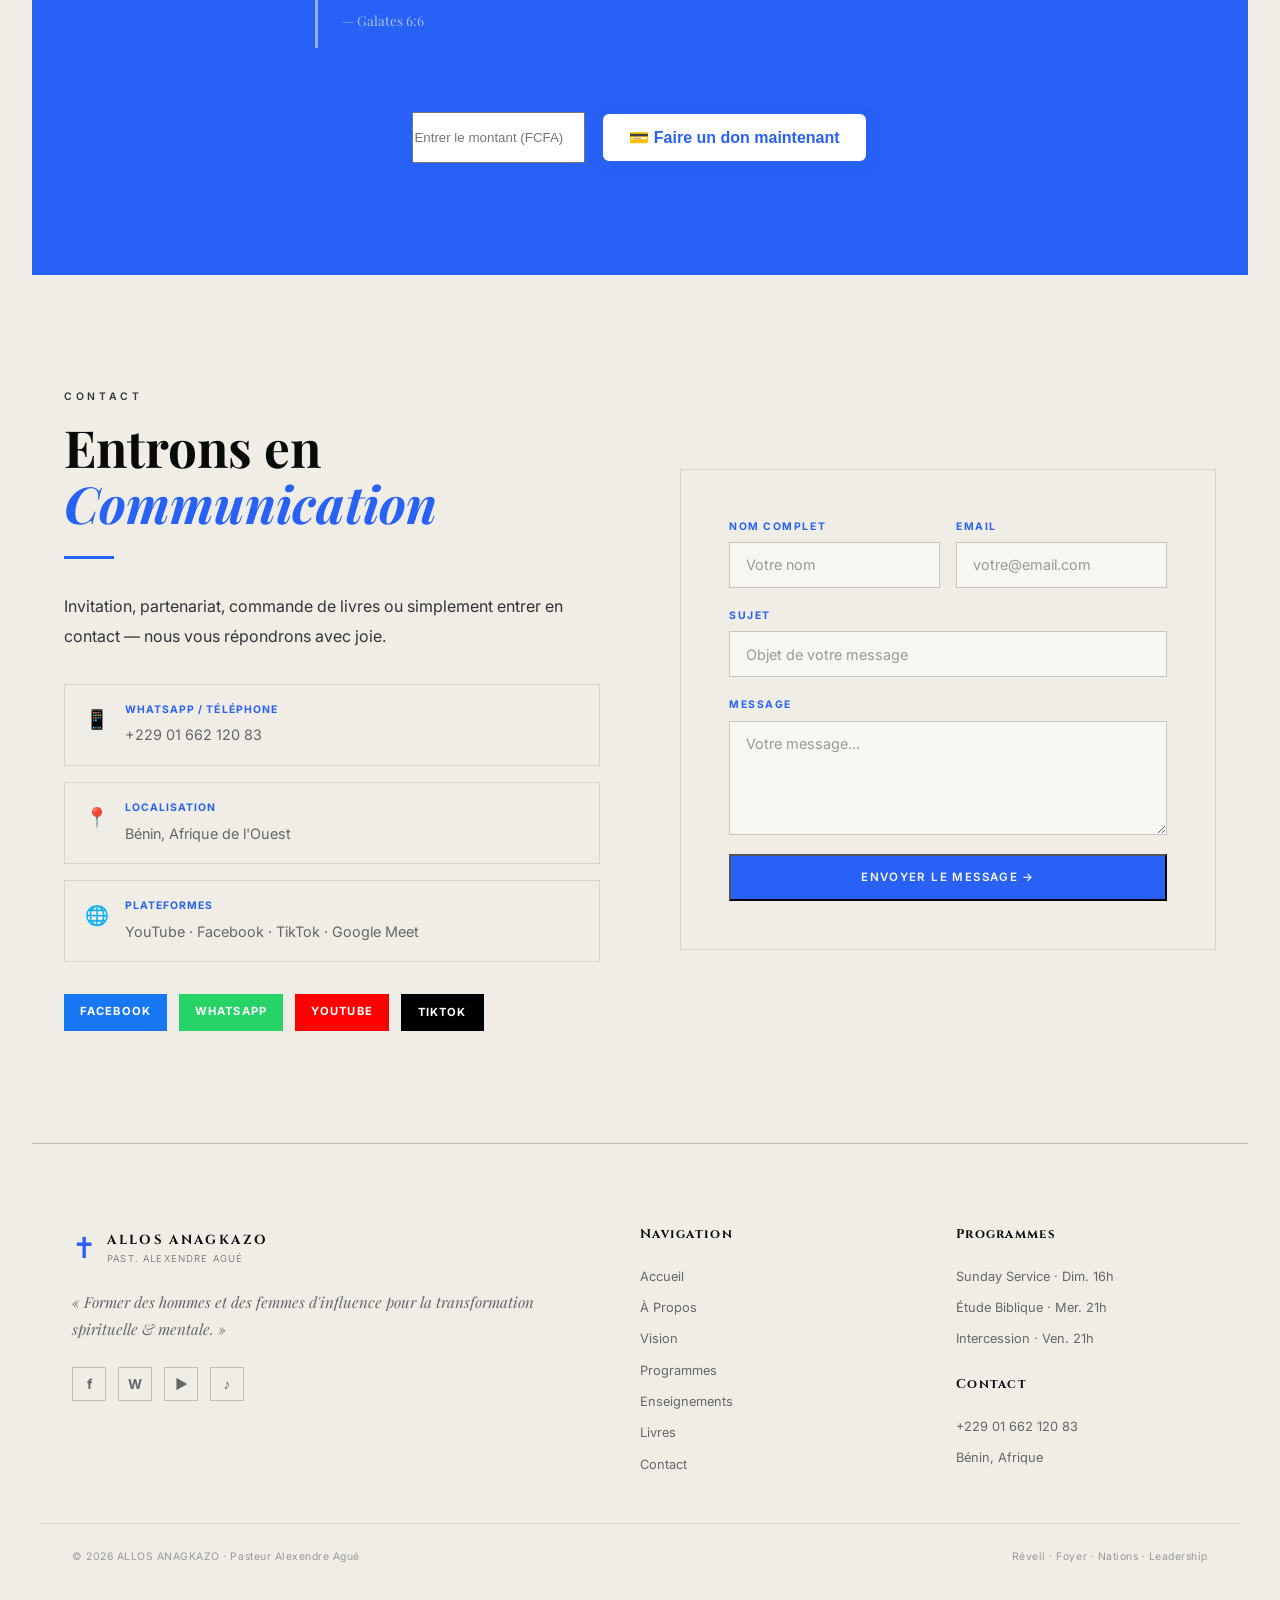
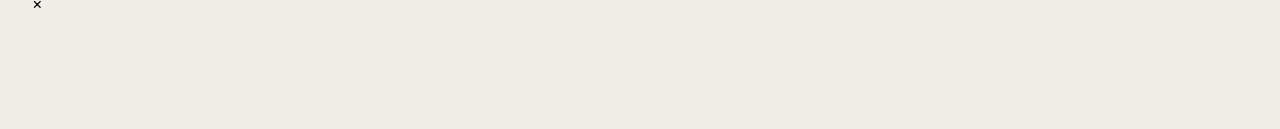
==== commit aa21ba10: "Update index.html" ====
--- a/index.html
+++ b/index.html
@@ -430,5 +430,9 @@
   });
 </script>
 </script>
+<div id="lightbox" class="lightbox">
+  <span class="close">&times;</span>
+  <img id="lightbox-img" src="">
+</div>
 </body>
 </html>
--- a/css/style.css
+++ b/css/style.css
@@ -346,6 +346,55 @@
   opacity: 0;
   transition: 0.3s;
 }
+/* ===== GALERIE EVANGELISATION (HORIZONTAL SCROLL) ===== */
+
+.gallery-scroll {
+  display: flex !important;
+  flex-direction: row !important;
+  gap: 12px;
+  overflow-x: auto;
+  overflow-y: hidden;
+  padding: 1rem 0;
+  scroll-snap-type: x mandatory;
+  -webkit-overflow-scrolling: touch;
+}
+
+/* cacher la scrollbar */
+.gallery-scroll::-webkit-scrollbar {
+  display: none;
+}
+
+.g-img {
+  flex: 0 0 auto;
+  width: 220px;
+  height: 160px;
+  object-fit: cover;
+  border-radius: 12px;
+  cursor: pointer;
+  scroll-snap-align: start;
+  transition: transform 0.3s ease, filter 0.3s ease;
+}
+
+/* effet hover */
+.g-img:hover {
+  transform: scale(1.05);
+  filter: brightness(1.1);
+}
+
+/* mobile adaptation */
+@media (max-width: 768px) {
+  .g-img {
+    width: 180px;
+    height: 130px;
+  }
+}
+
+@media (max-width: 480px) {
+  .g-img {
+    width: 150px;
+    height: 120px;
+  }
+}
 
 .gallery-item:hover::after {
   opacity: 1;
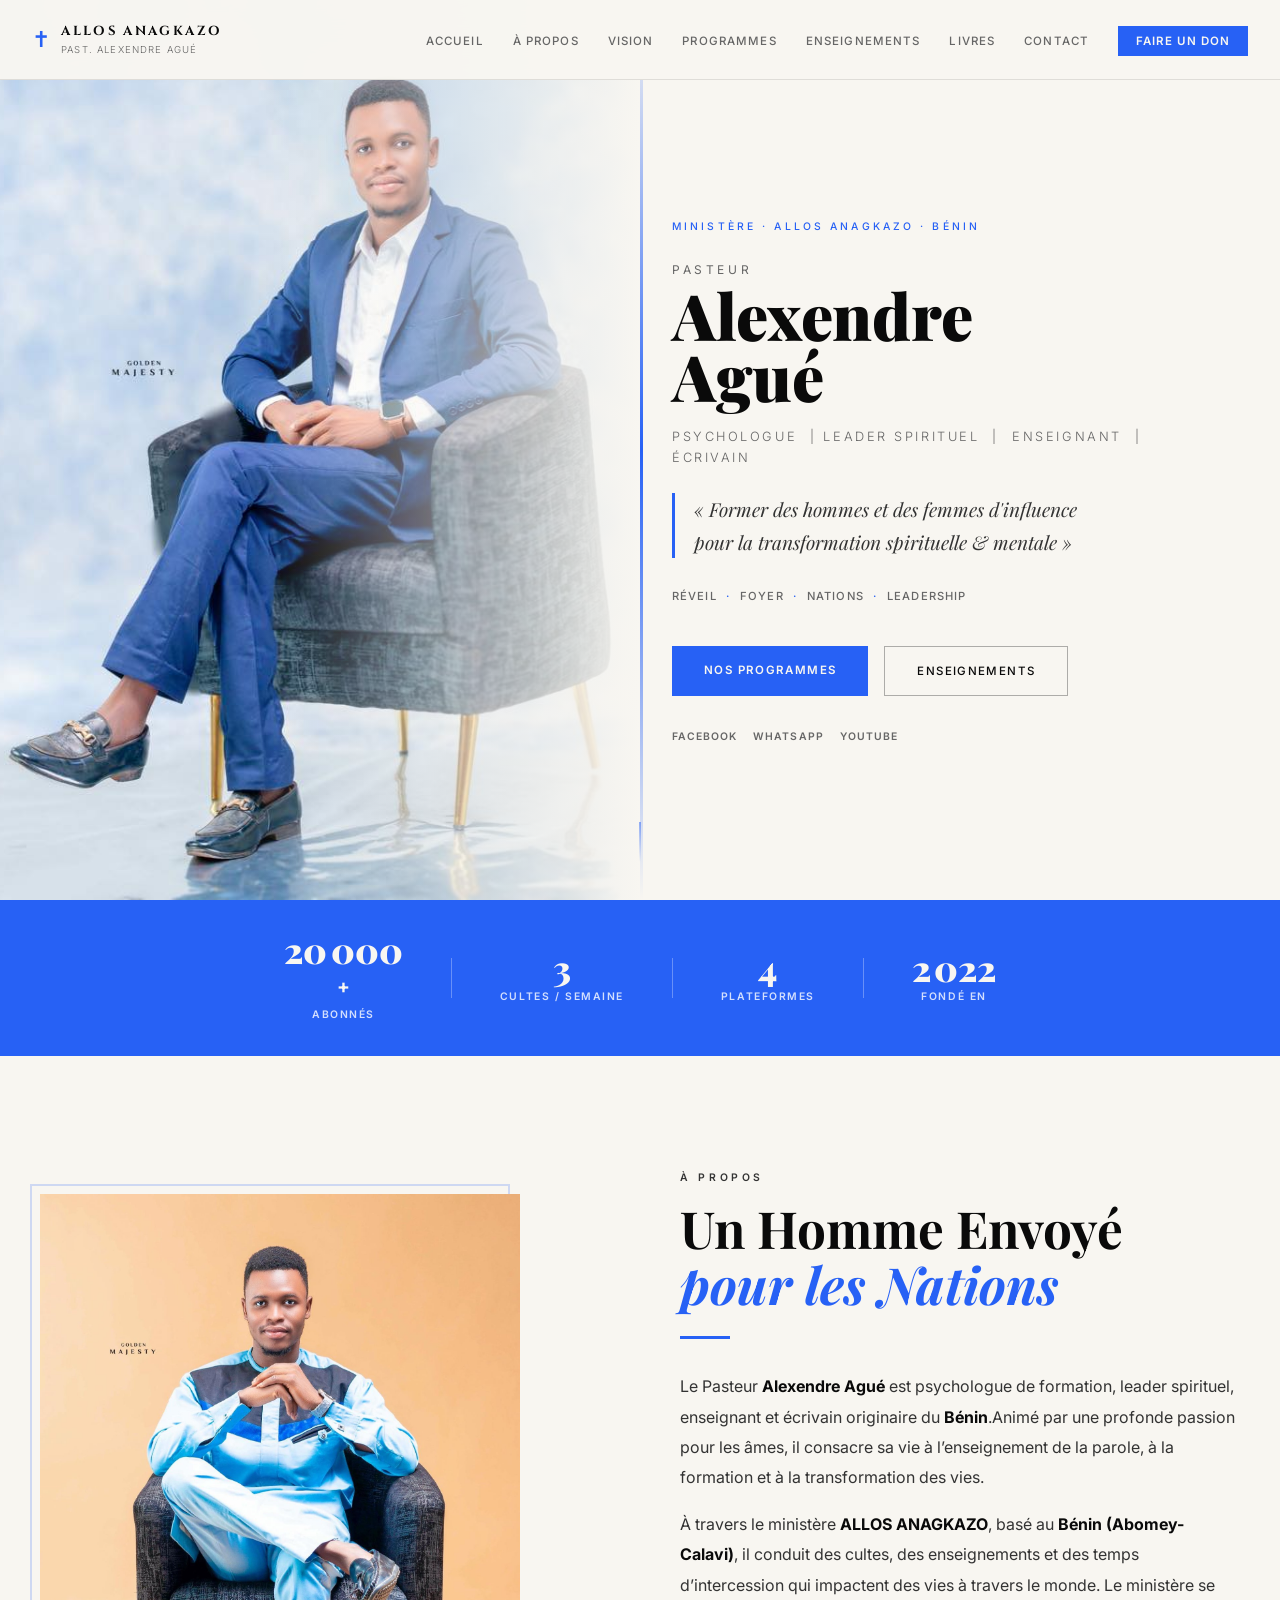
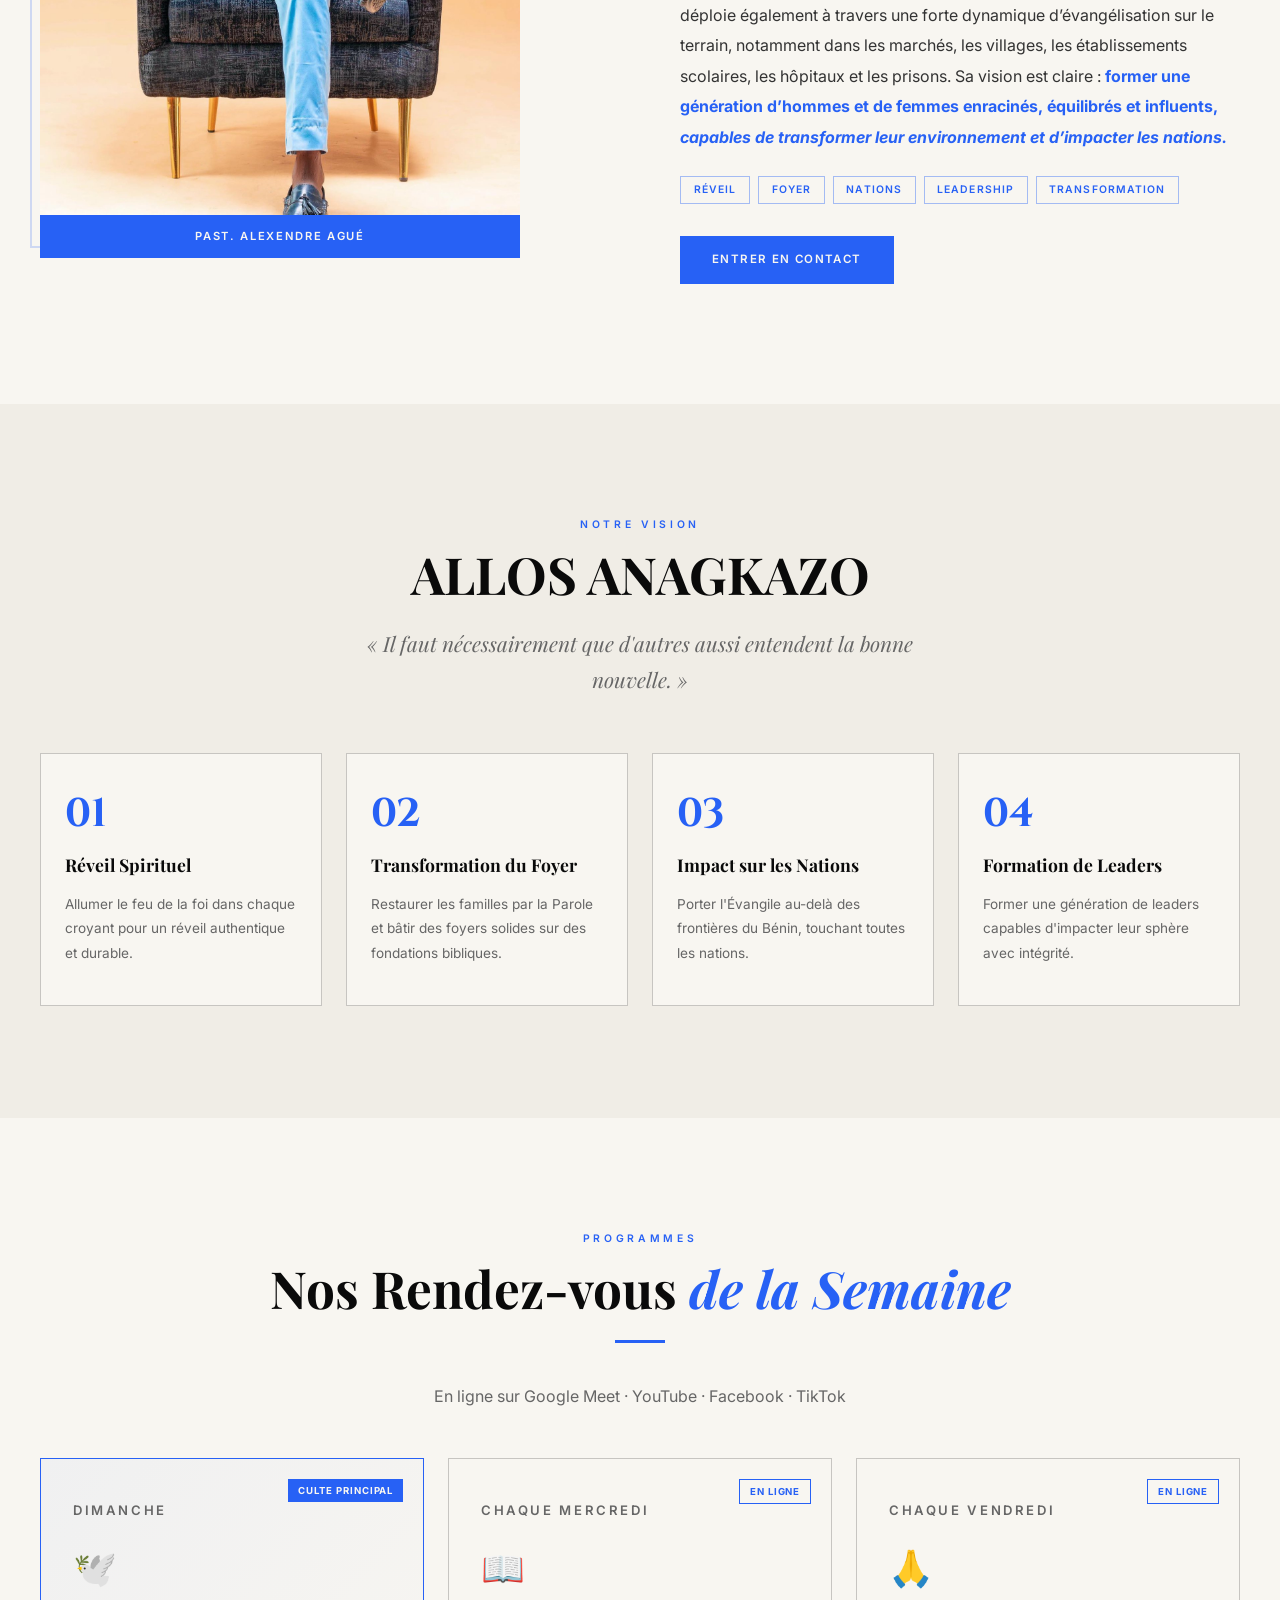
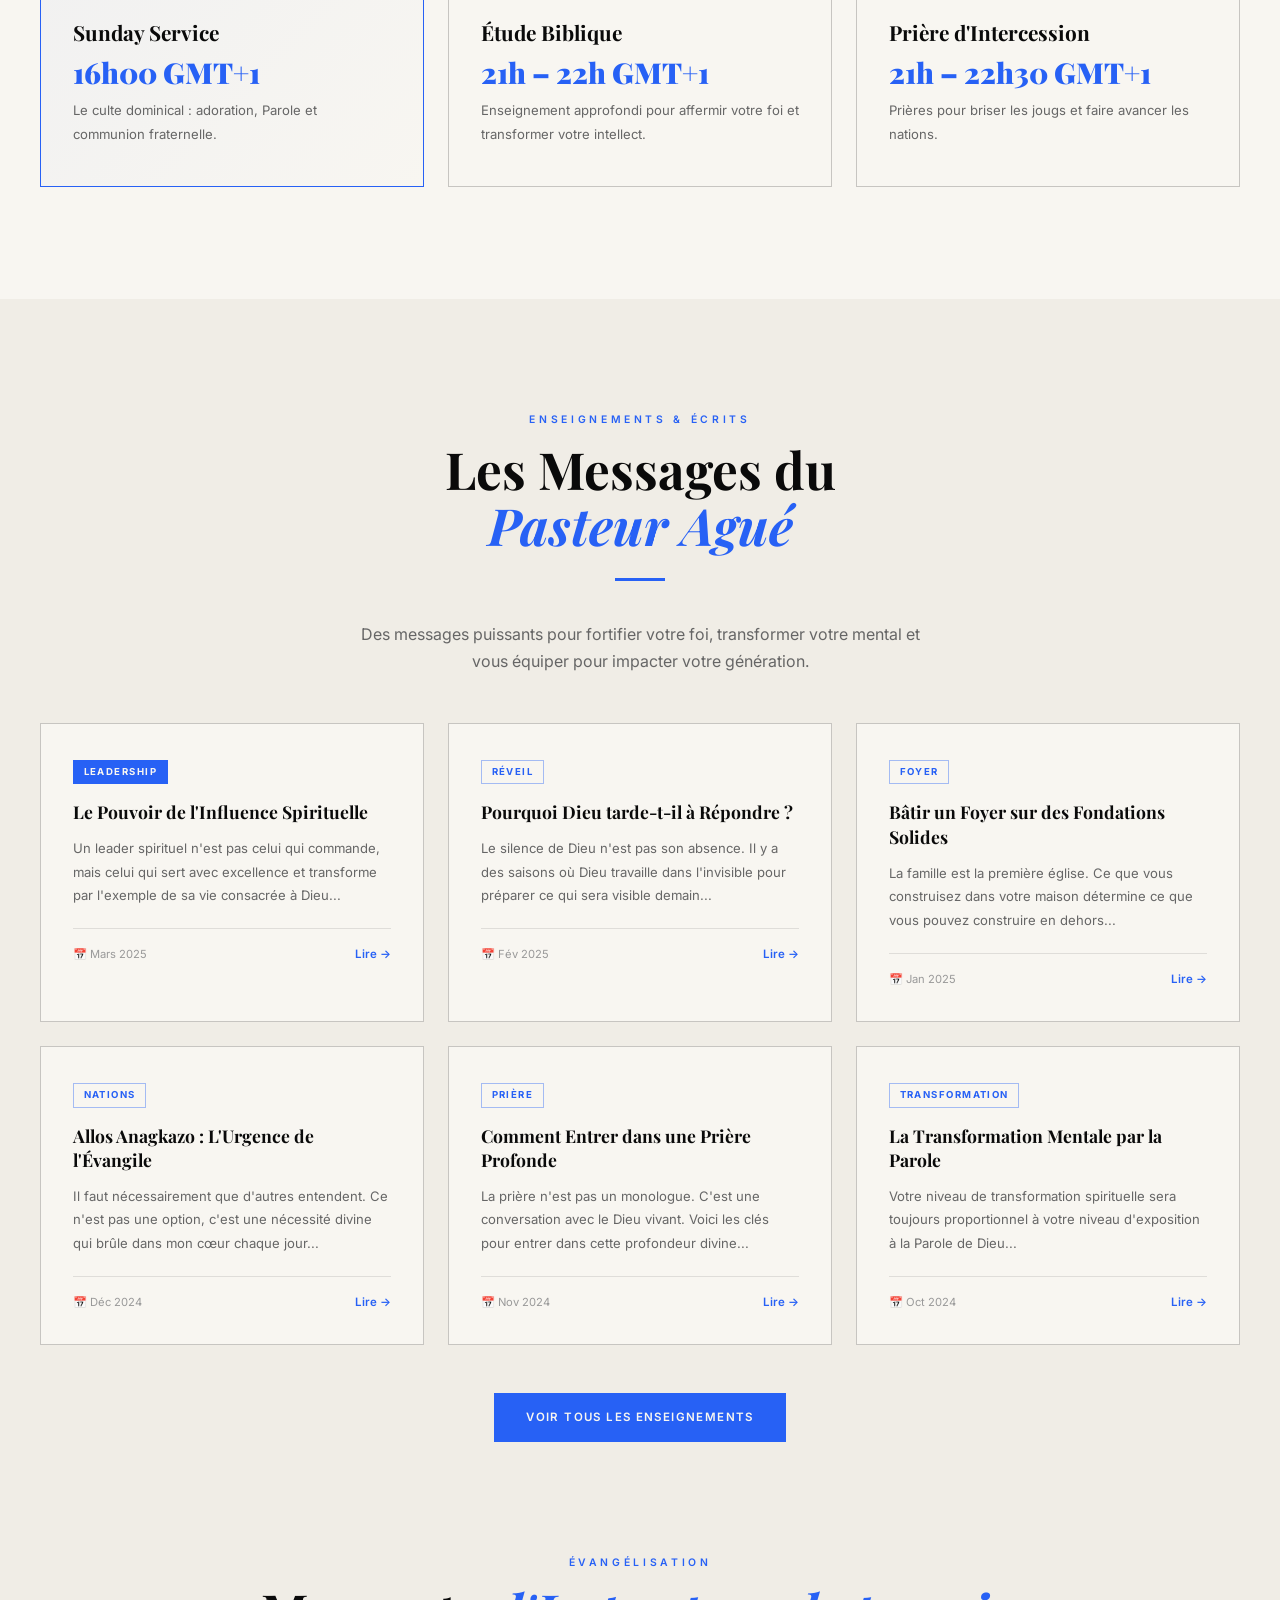
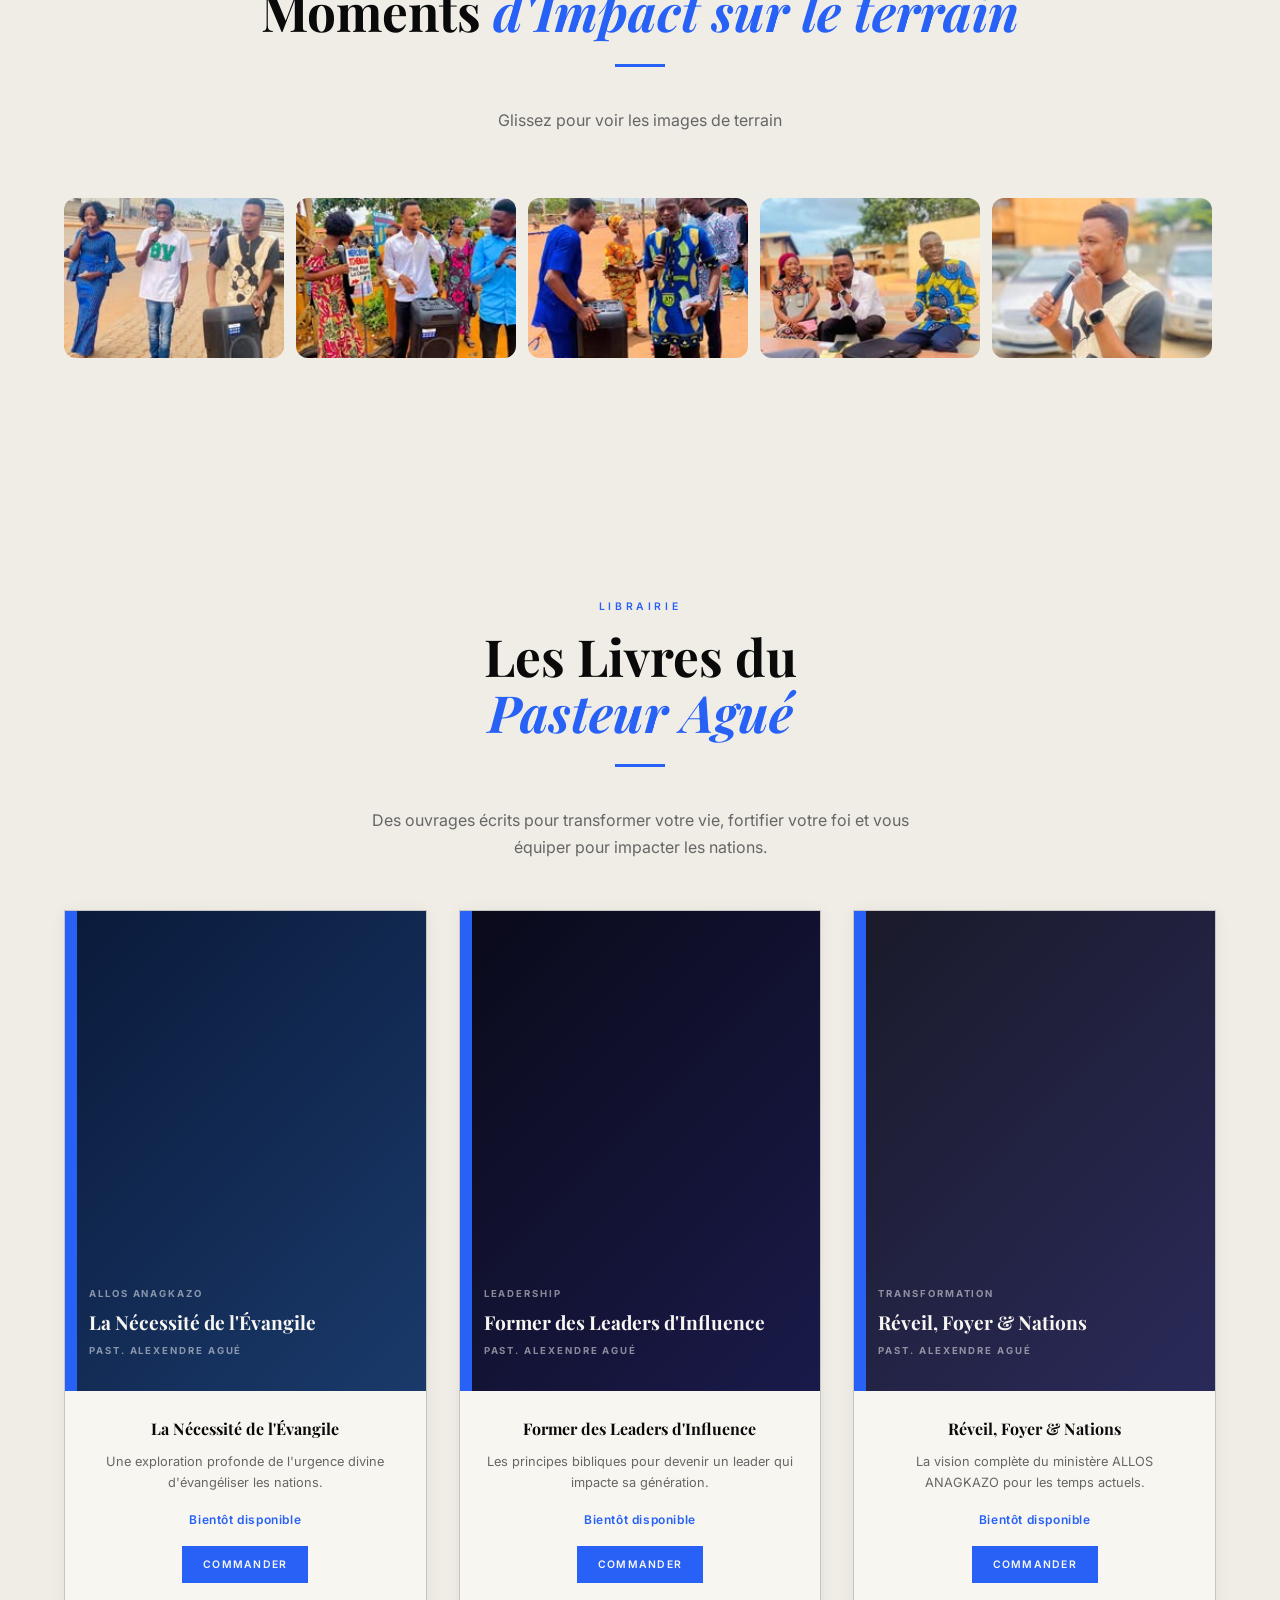
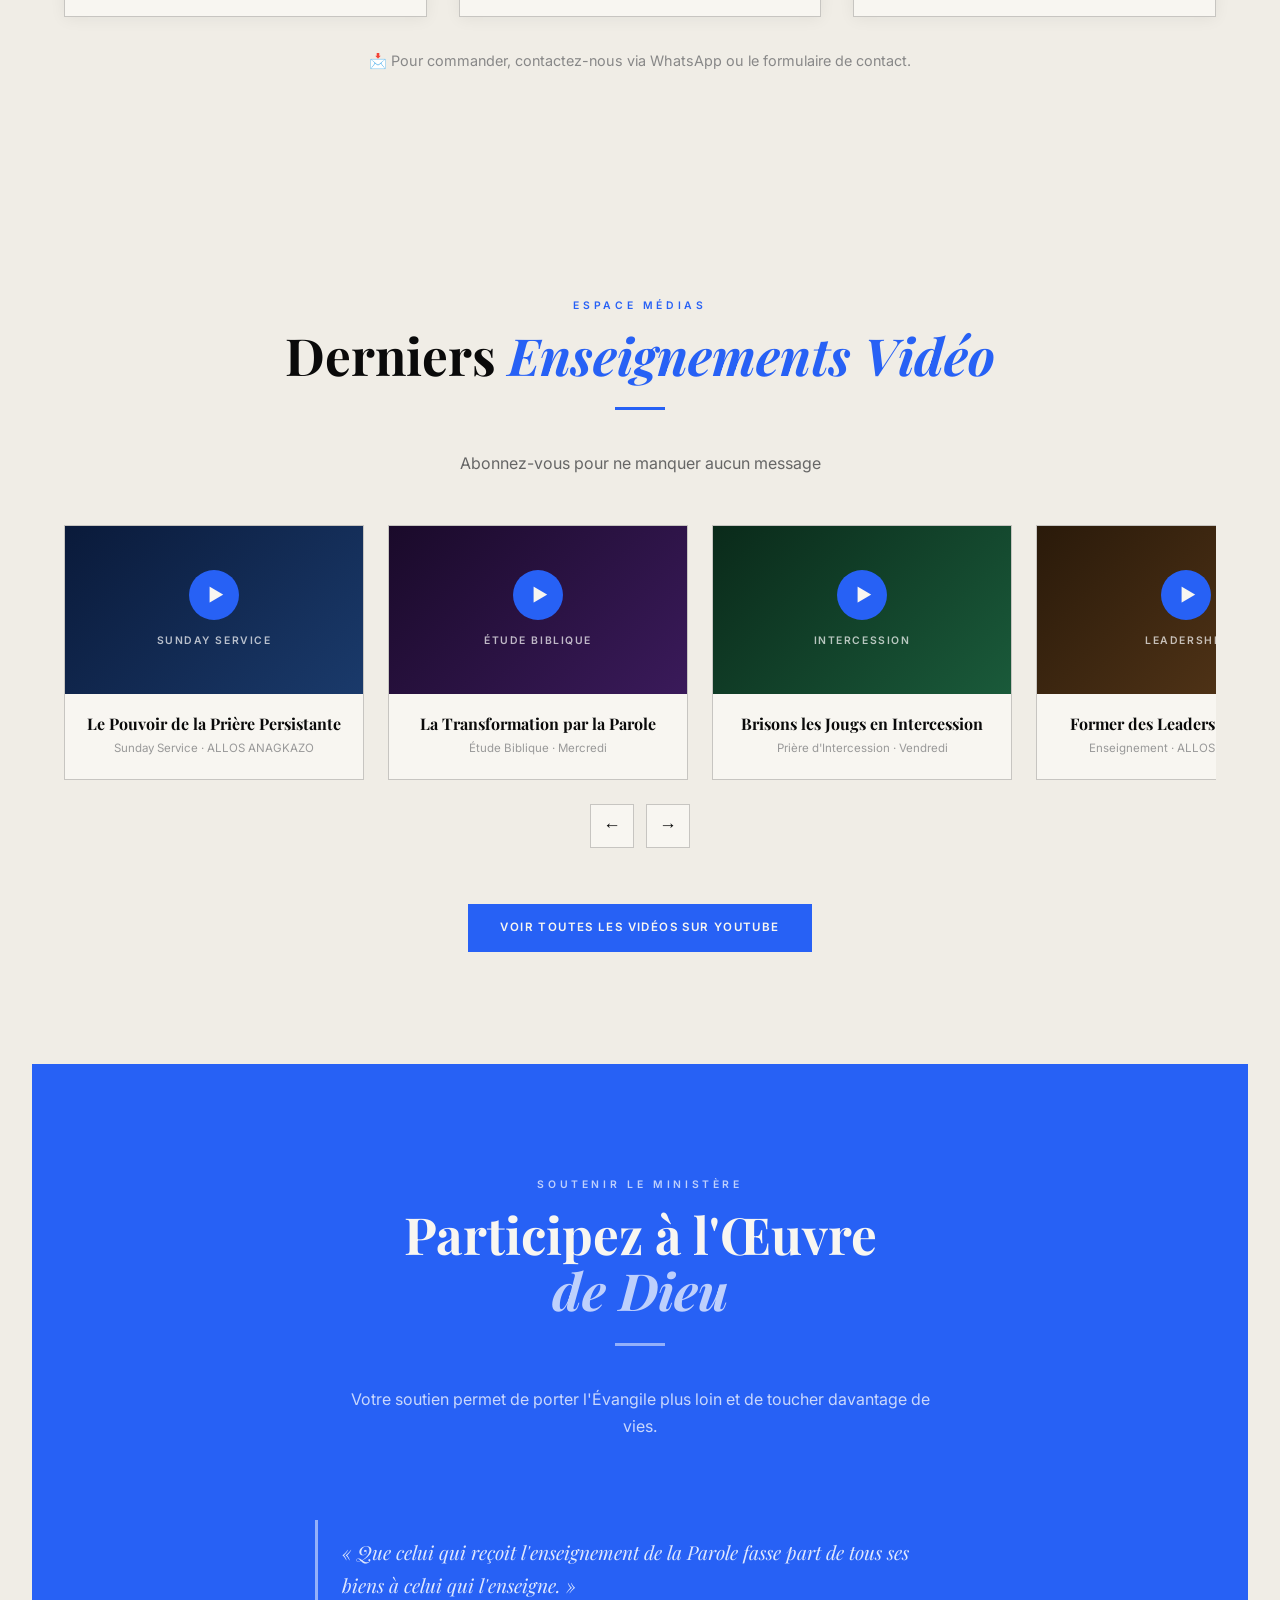
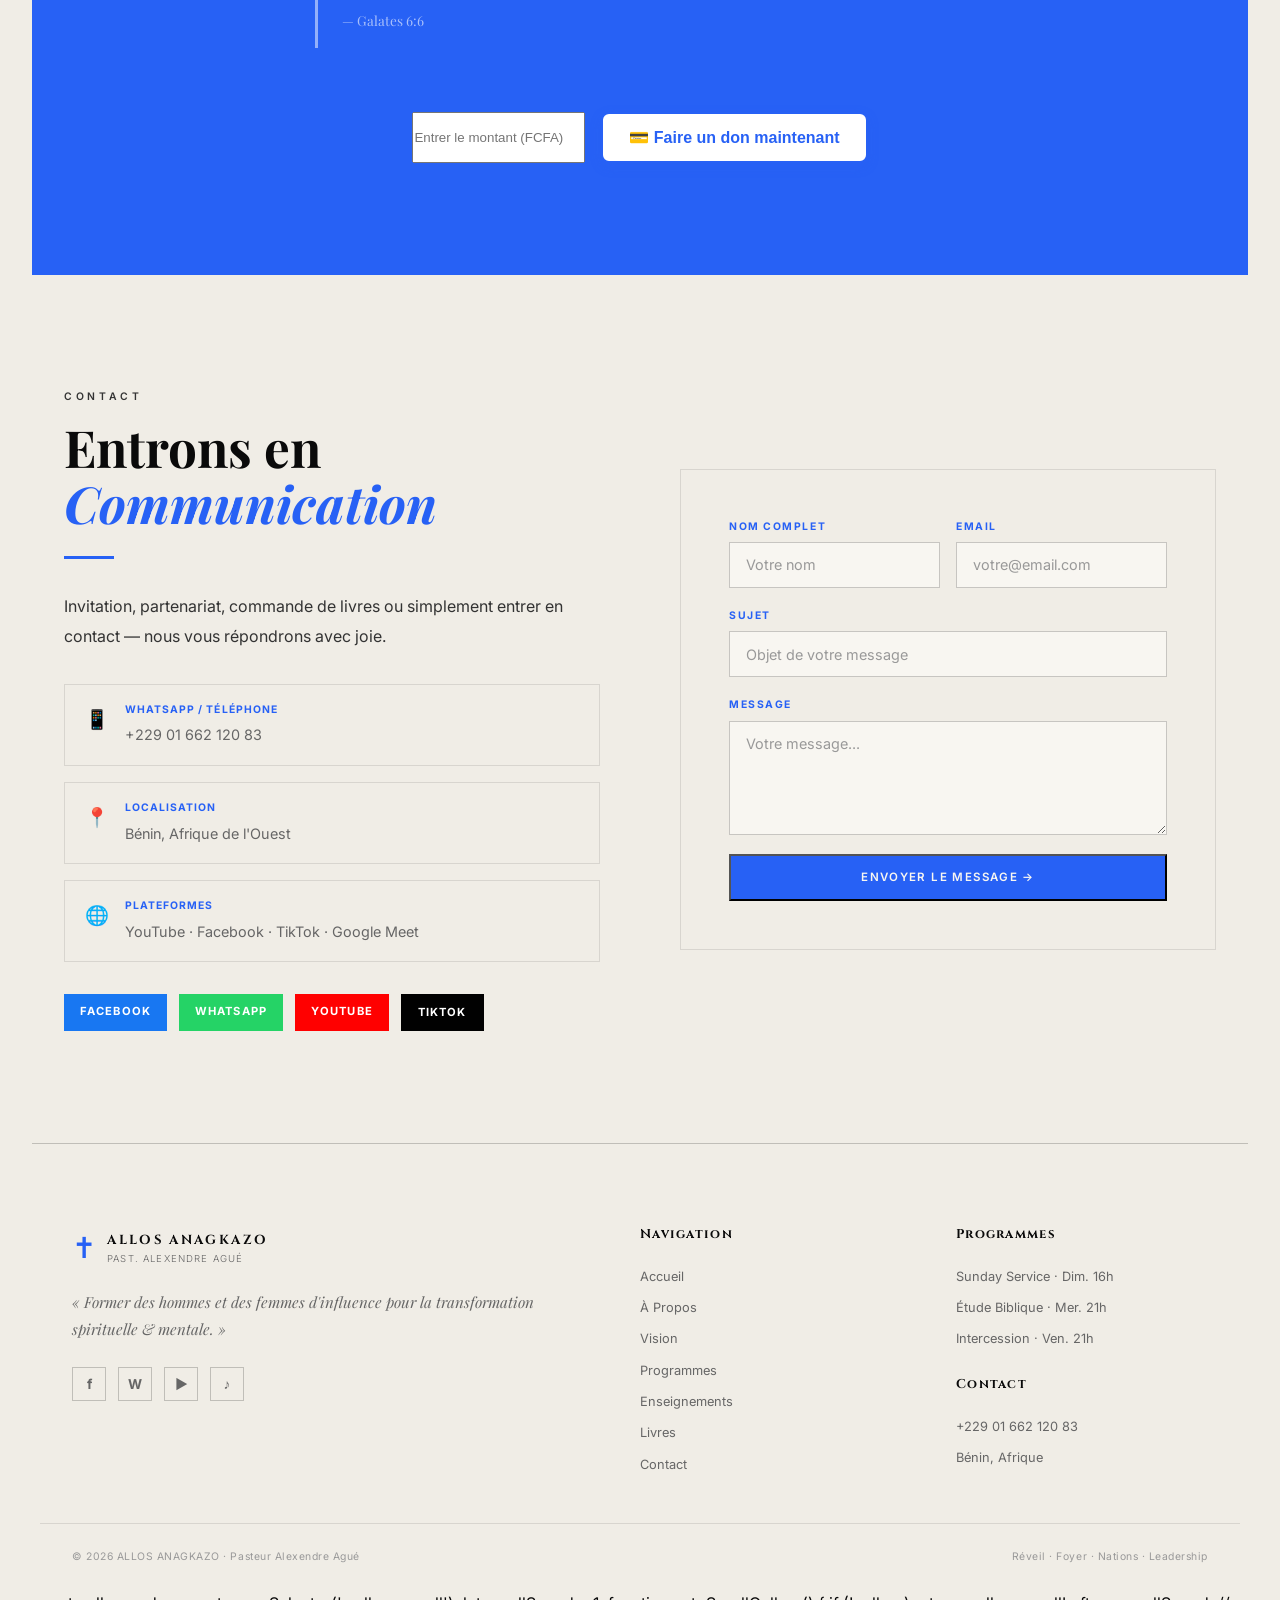
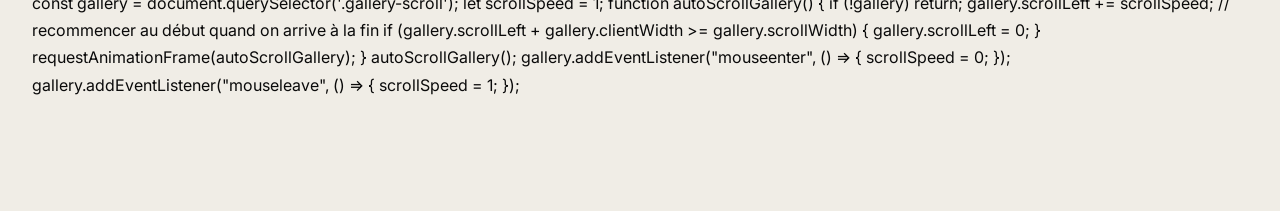
==== commit 11661c59: "Update index.html" ====
--- a/index.html
+++ b/index.html
@@ -434,5 +434,32 @@
   <span class="close">&times;</span>
   <img id="lightbox-img" src="">
 </div>
+const gallery = document.querySelector('.gallery-scroll');
+
+let scrollSpeed = 1;
+
+function autoScrollGallery() {
+  if (!gallery) return;
+
+  gallery.scrollLeft += scrollSpeed;
+
+  // recommencer au début quand on arrive à la fin
+  if (gallery.scrollLeft + gallery.clientWidth >= gallery.scrollWidth) {
+    gallery.scrollLeft = 0;
+  }
+
+  requestAnimationFrame(autoScrollGallery);
+}
+
+autoScrollGallery();
+
+  gallery.addEventListener("mouseenter", () => {
+  scrollSpeed = 0;
+});
+
+gallery.addEventListener("mouseleave", () => {
+  scrollSpeed = 1;
+});
+  
 </body>
 </html>
--- a/css/style.css
+++ b/css/style.css
@@ -399,3 +399,27 @@
 .gallery-item:hover::after {
   opacity: 1;
 }
+.lightbox {
+  display: none;
+  position: fixed;
+  inset: 0;
+  background: rgba(0,0,0,0.92);
+  justify-content: center;
+  align-items: center;
+  z-index: 9999;
+}
+
+.lightbox img {
+  max-width: 90%;
+  max-height: 85%;
+  border-radius: 10px;
+}
+
+.lightbox .close {
+  position: absolute;
+  top: 20px;
+  right: 25px;
+  font-size: 40px;
+  color: white;
+  cursor: pointer;
+}
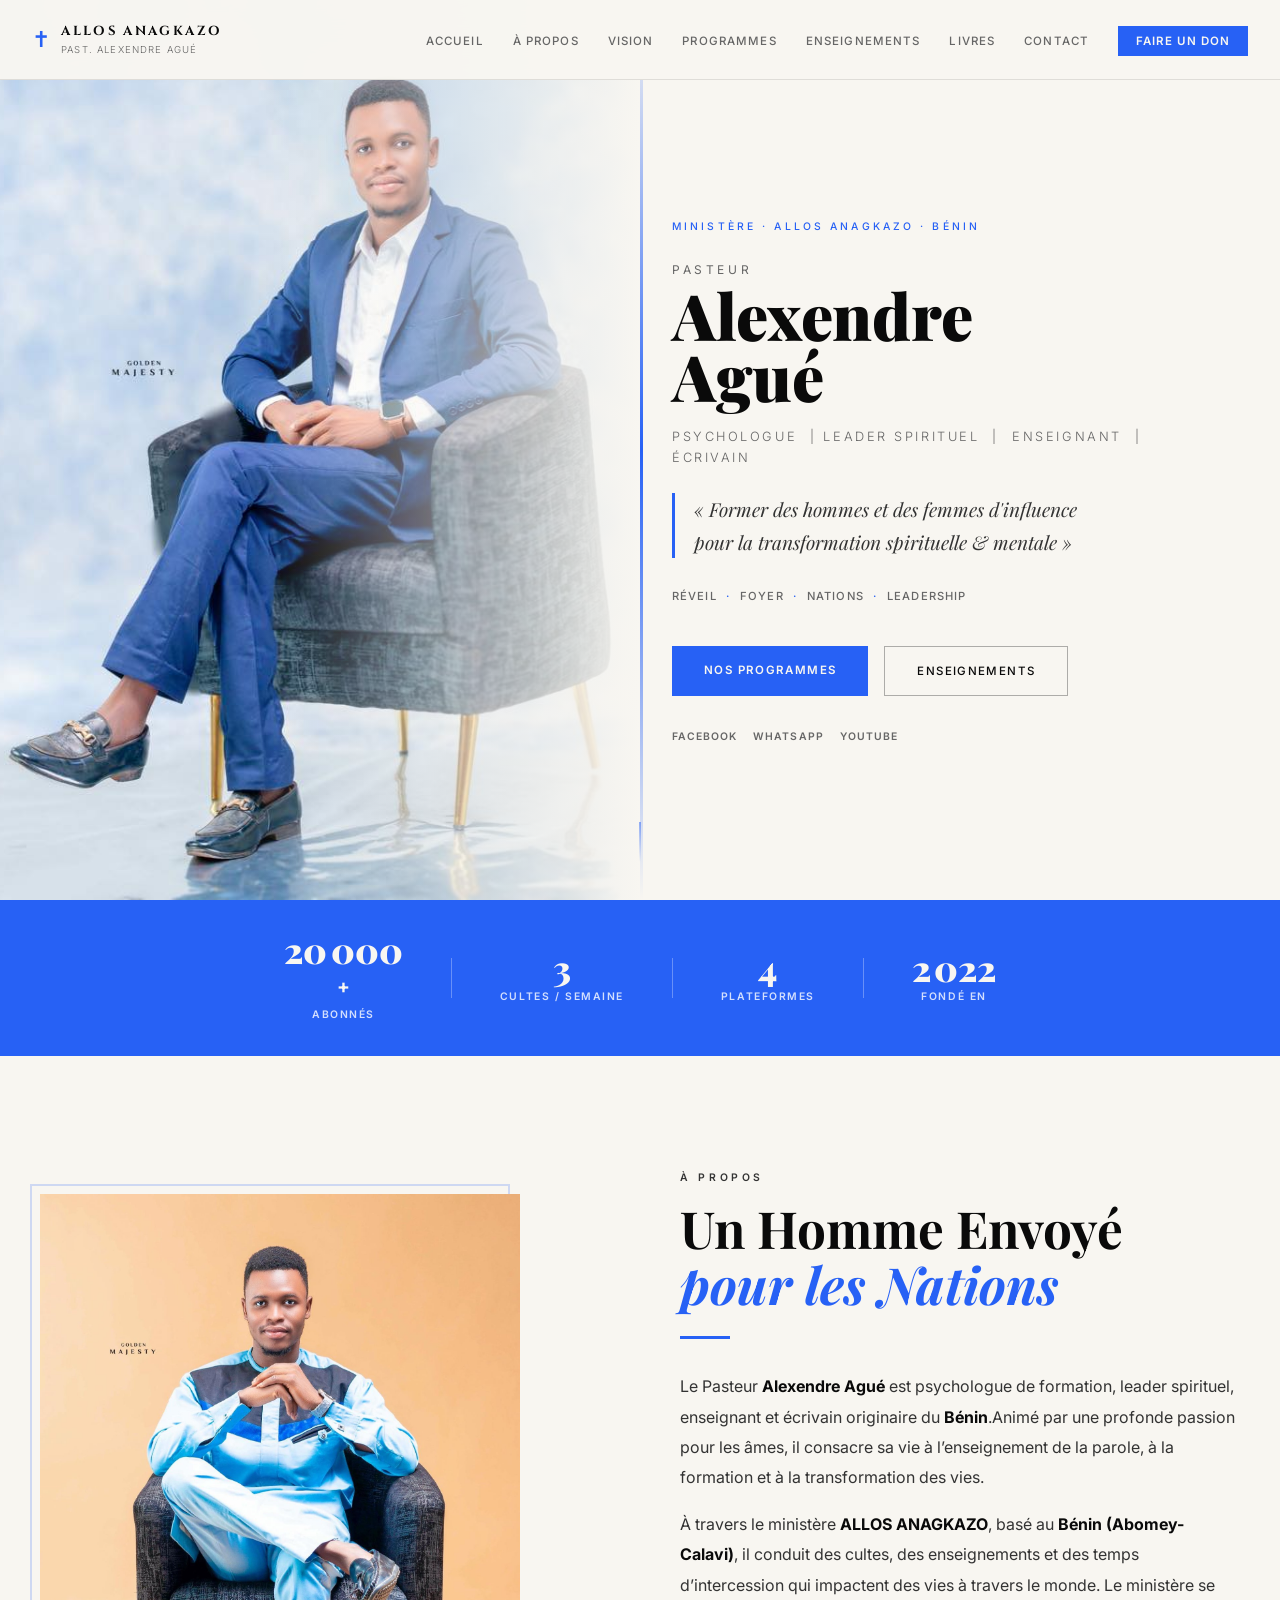
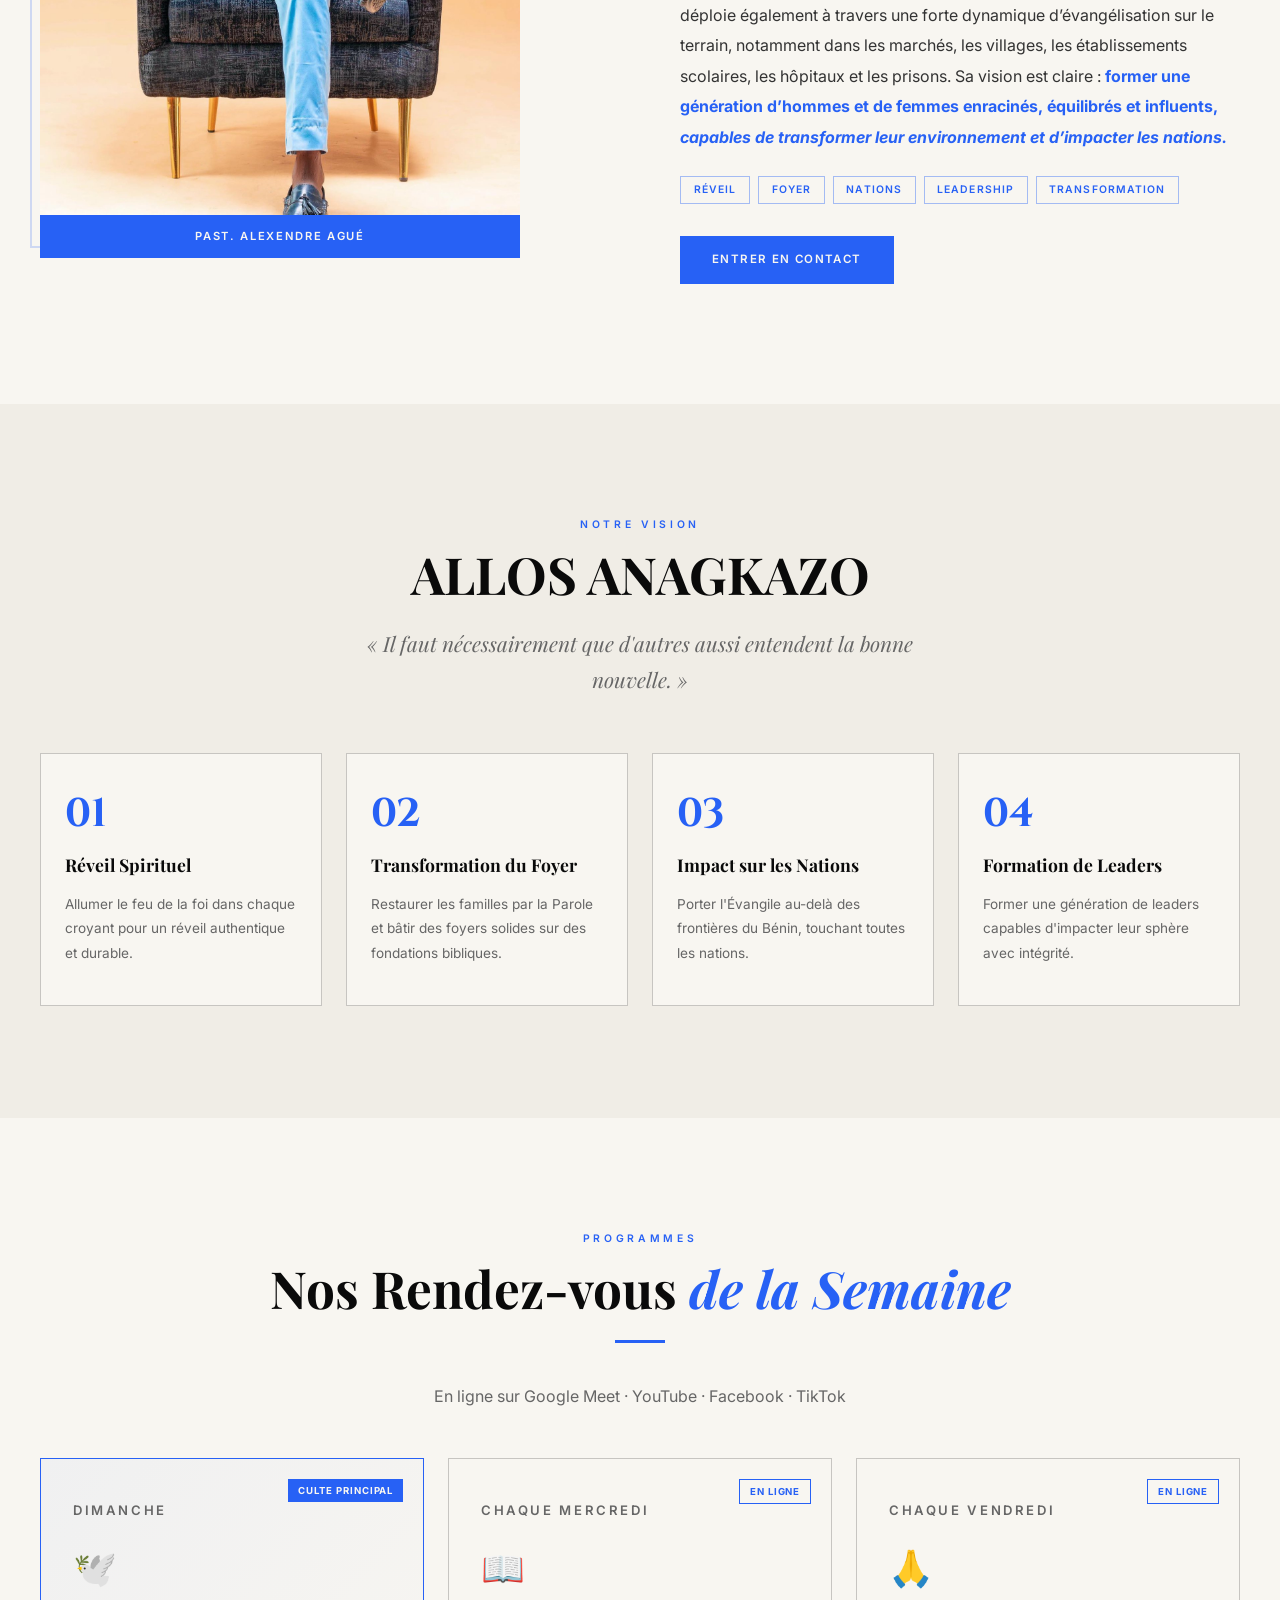
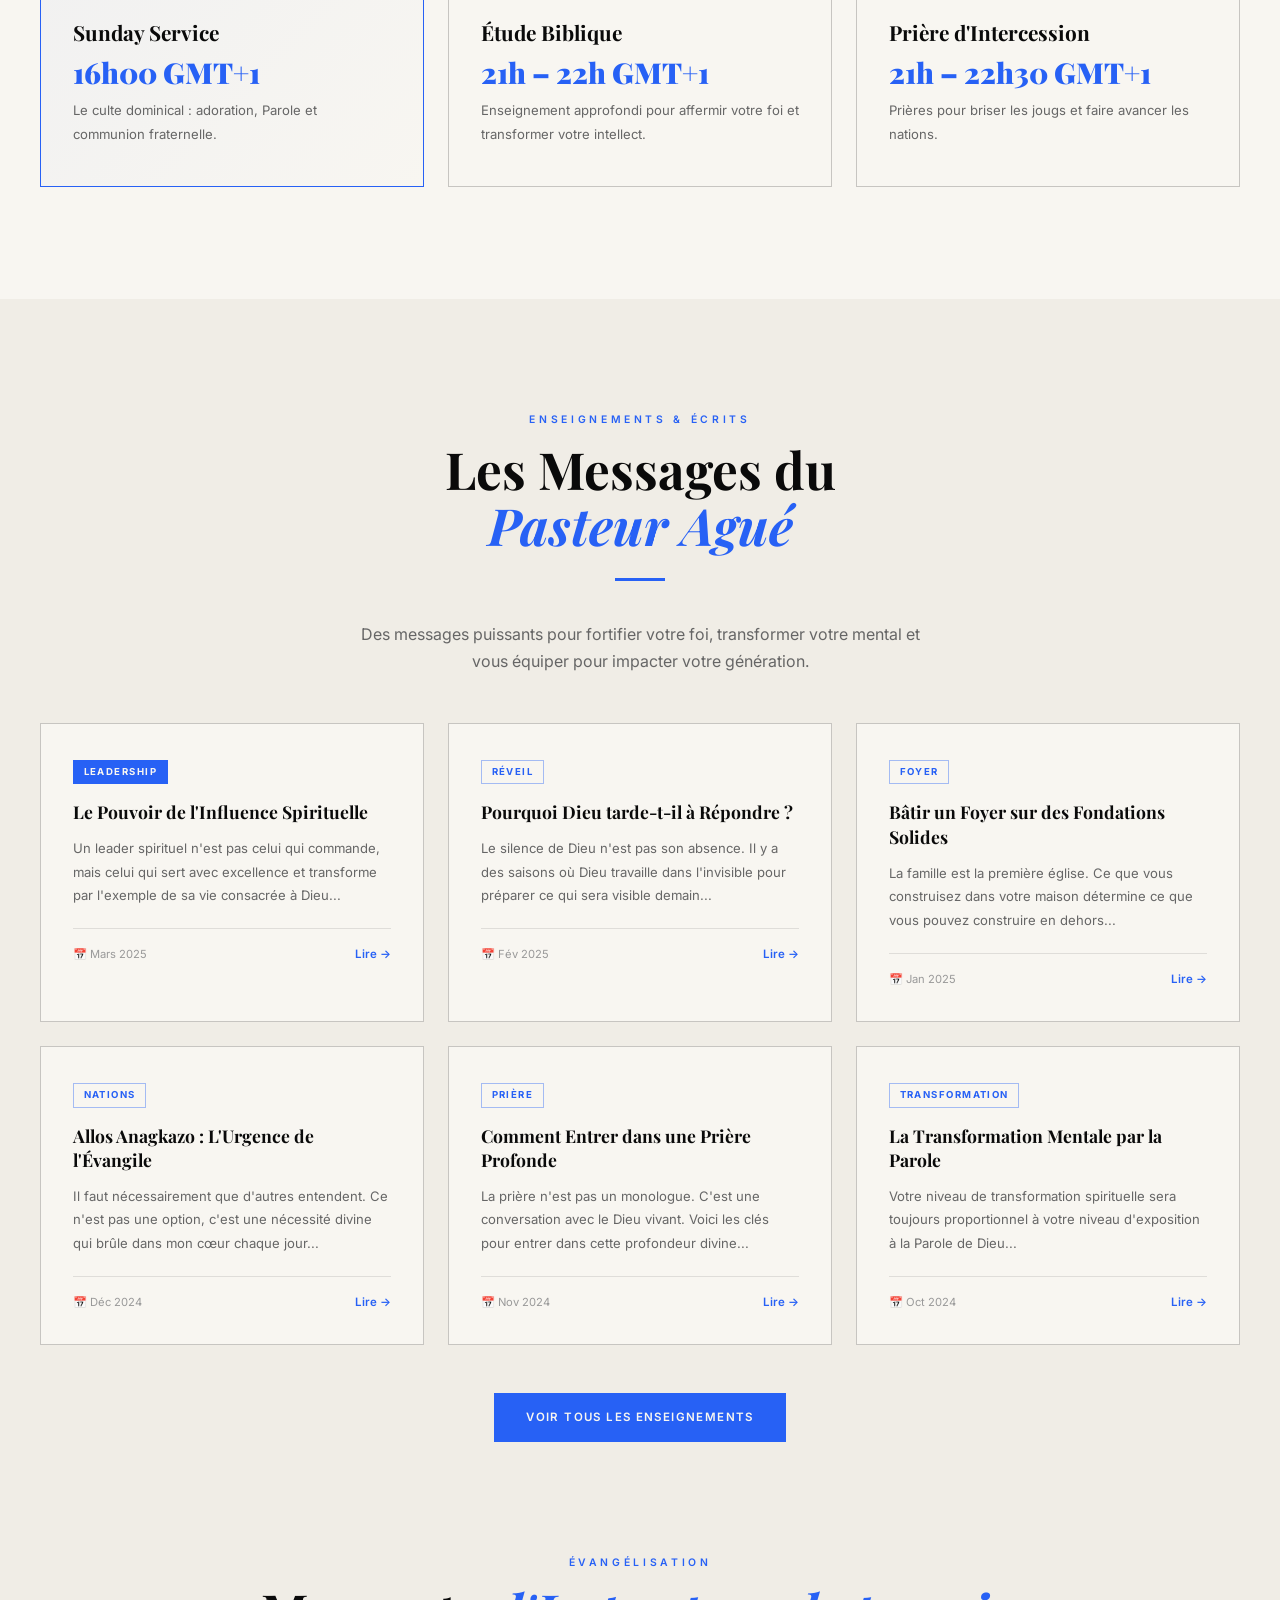
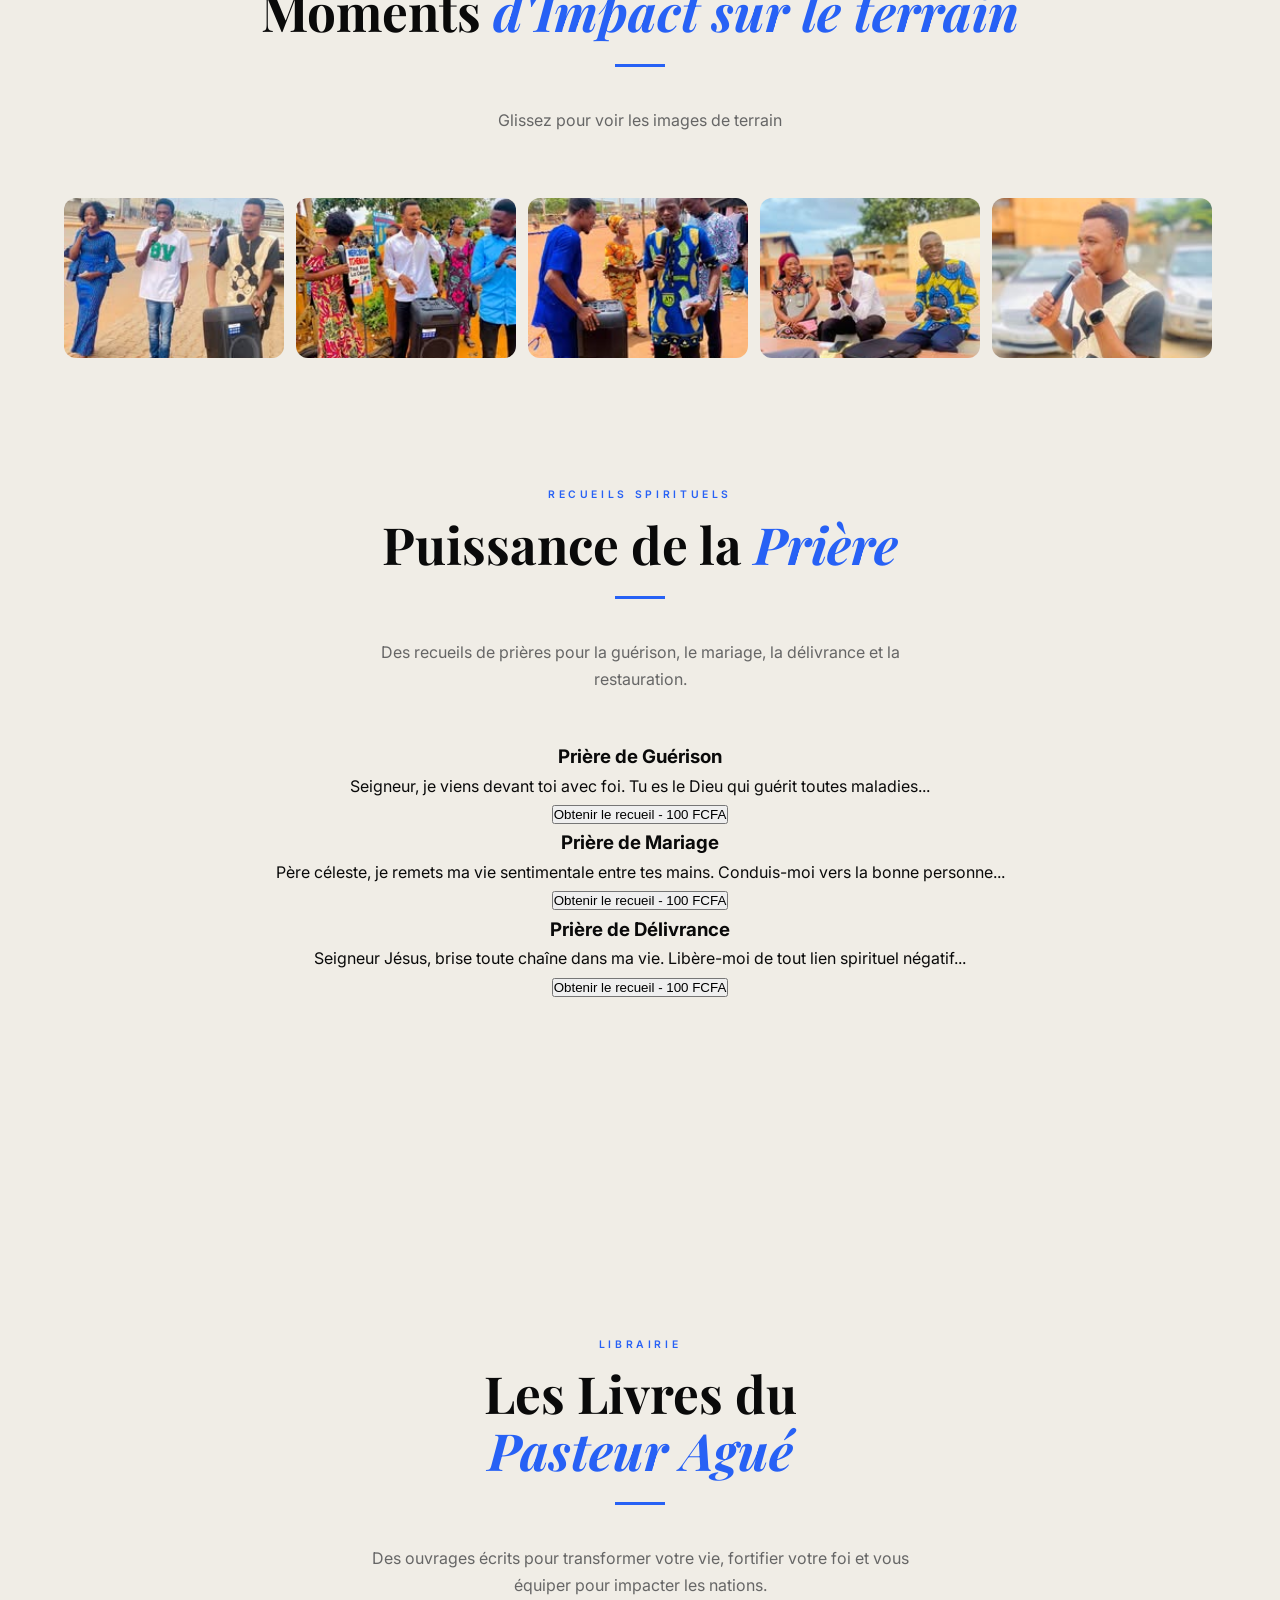
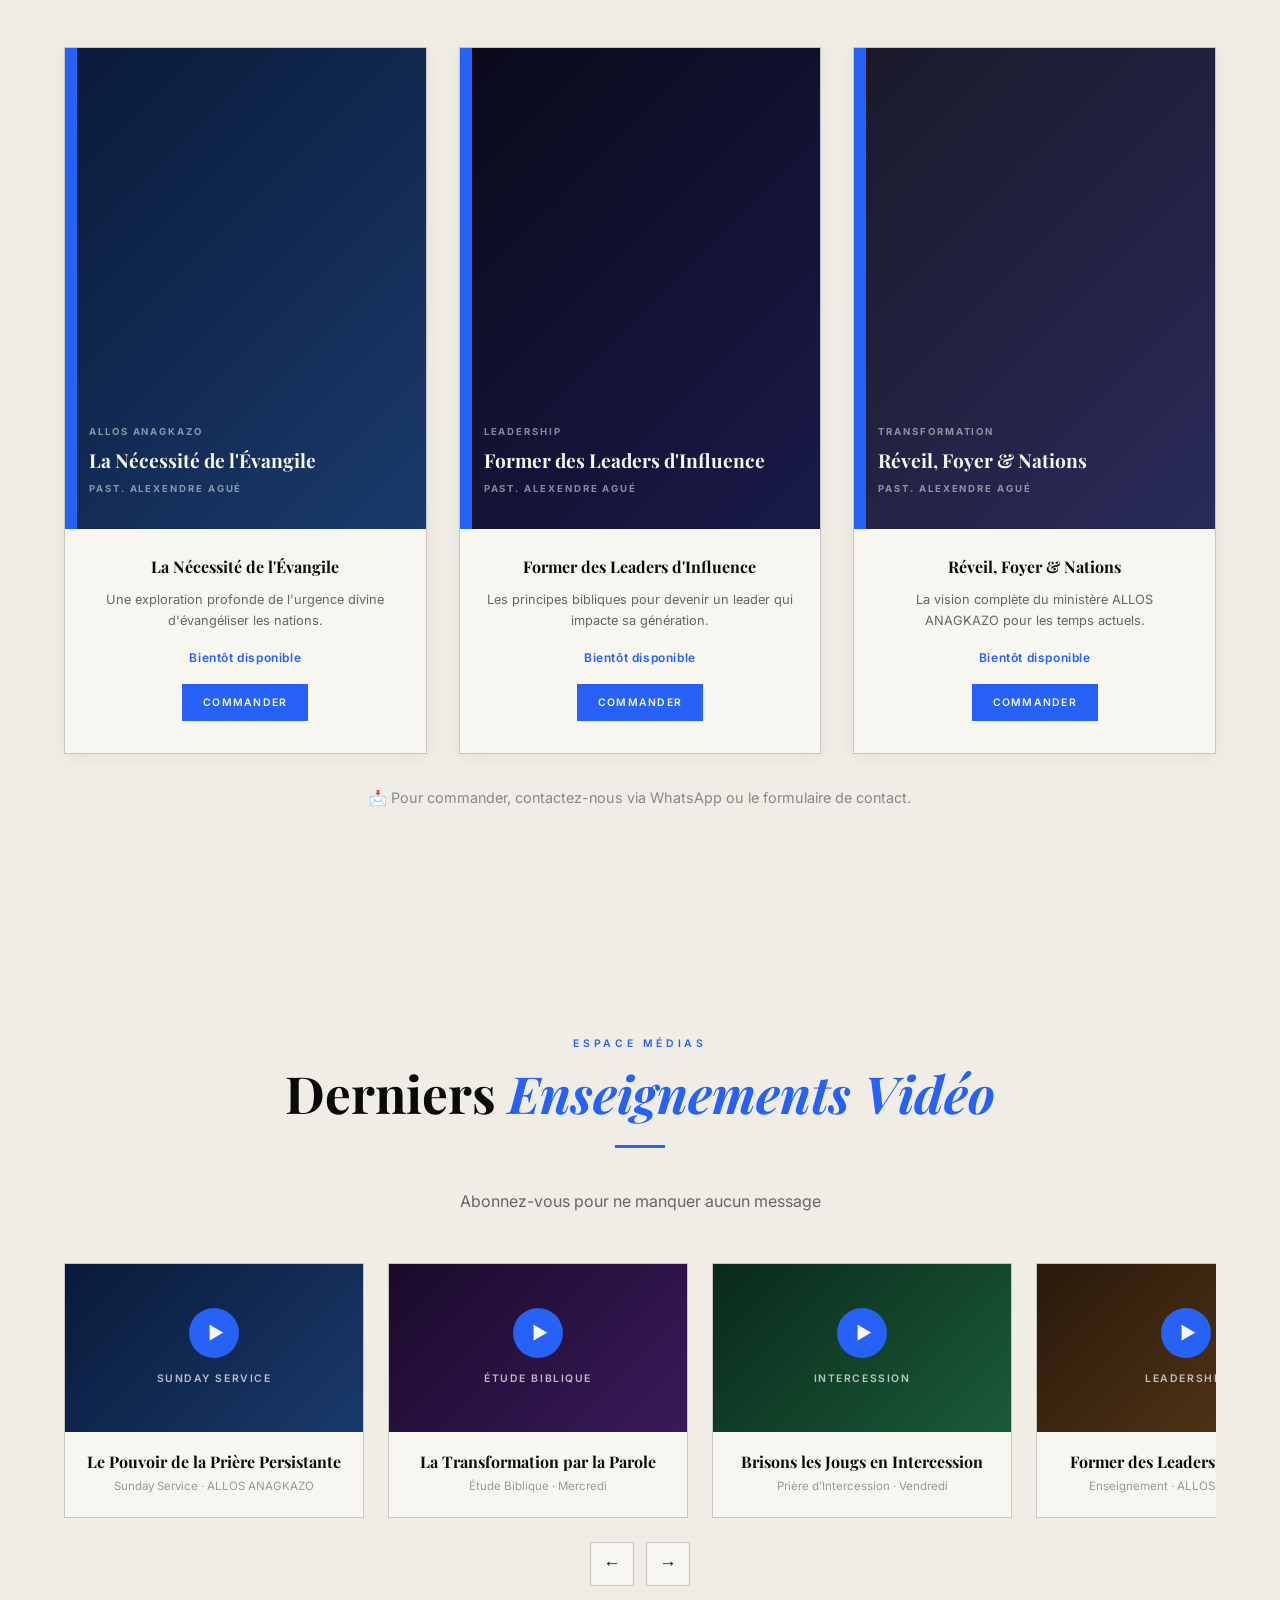
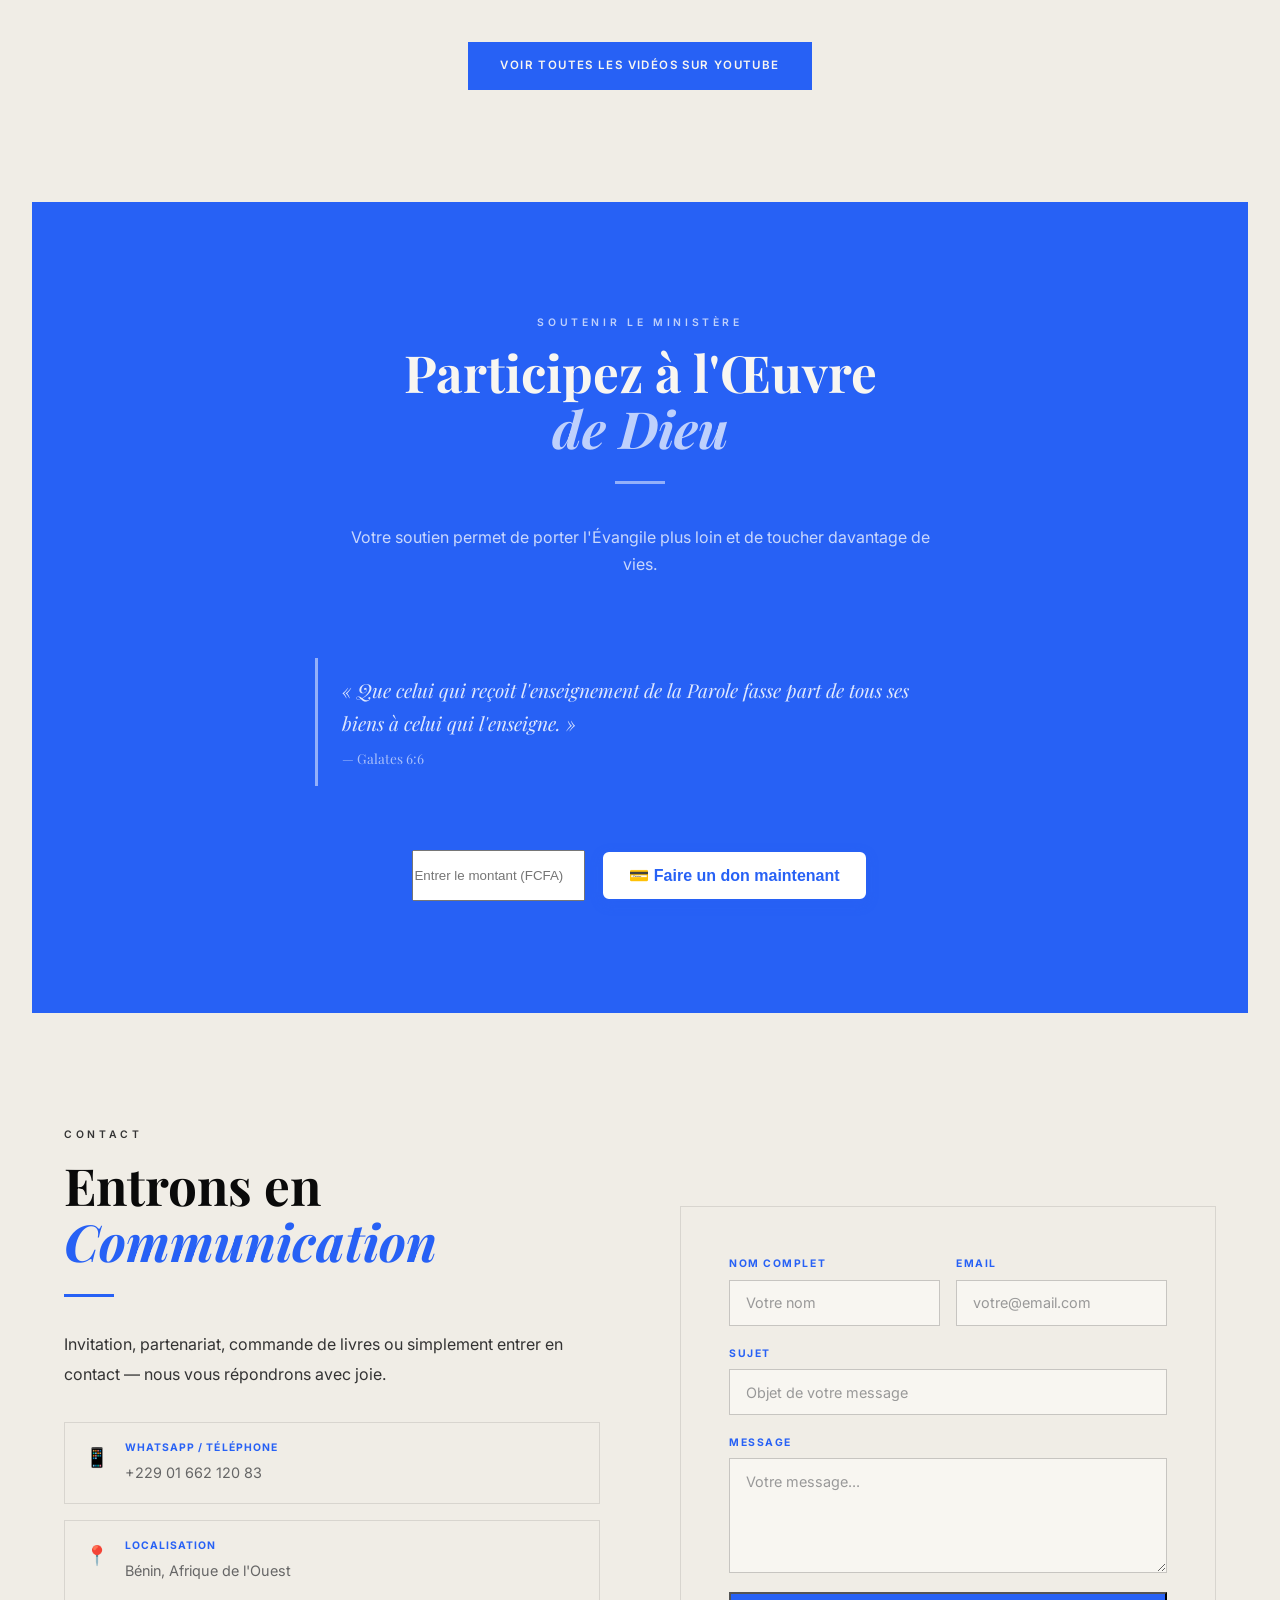
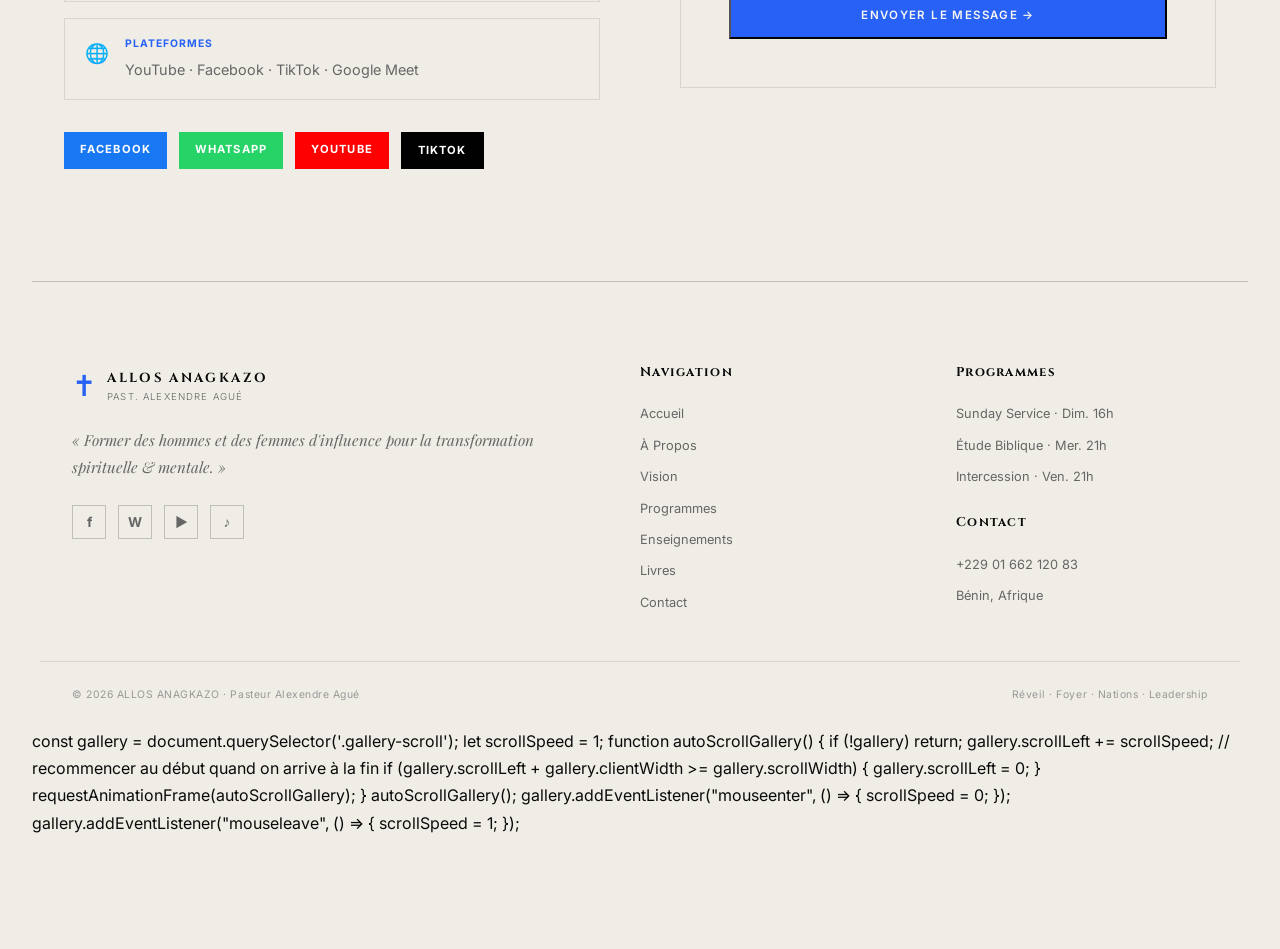
==== commit 861d0c1f: "Update index.html" ====
--- a/index.html
+++ b/index.html
@@ -220,6 +220,59 @@
     </div>
 
   </div>
+  <section class="sec" id="prieres">
+  <div class="wrap center">
+
+    <p class="ey">Recueils Spirituels</p>
+    <h2 class="h2">Puissance de la <em>Prière</em></h2>
+    <div class="rline center"></div>
+
+    <p class="sub">
+      Des recueils de prières pour la guérison, le mariage, la délivrance et la restauration.
+    </p>
+
+    <div class="pr-grid">
+
+      <!-- PRIERE 1 -->
+      <div class="pr-card">
+        <h3>Prière de Guérison</h3>
+        <p class="pr-preview">
+          Seigneur, je viens devant toi avec foi. Tu es le Dieu qui guérit toutes maladies...
+        </p>
+
+        <button class="pr-btn" onclick="payPrayer('guérison')">
+          Obtenir le recueil - 100 FCFA
+        </button>
+      </div>
+
+      <!-- PRIERE 2 -->
+      <div class="pr-card">
+        <h3>Prière de Mariage</h3>
+        <p class="pr-preview">
+          Père céleste, je remets ma vie sentimentale entre tes mains. Conduis-moi vers la bonne personne...
+        </p>
+
+        <button class="pr-btn" onclick="payPrayer('mariage')">
+          Obtenir le recueil - 100 FCFA
+        </button>
+      </div>
+
+      <!-- PRIERE 3 -->
+      <div class="pr-card">
+        <h3>Prière de Délivrance</h3>
+        <p class="pr-preview">
+          Seigneur Jésus, brise toute chaîne dans ma vie. Libère-moi de tout lien spirituel négatif...
+        </p>
+
+        <button class="pr-btn" onclick="payPrayer('delivrance')">
+          Obtenir le recueil - 100 FCFA
+        </button>
+      </div>
+
+    </div>
+
+  </div>
+</section>
 </section>
   <section class="sec" id="livres">
     <div class="wrap center">
@@ -384,7 +437,6 @@
     </div>
   </footer>
 
-  <script src="js/main.js"></script>
   <script src="https://cdn.fedapay.com/checkout.js?v=1.1.7"></script>
   <script>
  <script src="https://cdn.fedapay.com/checkout.js?v=1.1.7"></script>
@@ -460,6 +512,7 @@
 gallery.addEventListener("mouseleave", () => {
   scrollSpeed = 1;
 });
-  
+<script src="js/main.js"></script>
+
 </body>
 </html>
--- a/css/style.css
+++ b/css/style.css
@@ -399,22 +399,26 @@
 .gallery-item:hover::after {
   opacity: 1;
 }
+
 .lightbox {
   display: none;
   position: fixed;
   inset: 0;
-  background: rgba(0,0,0,0.92);
+  background: rgba(0,0,0,0.95);
   justify-content: center;
   align-items: center;
-  z-index: 9999;
+  z-index: 99999;
 }
 
 .lightbox img {
-  max-width: 90%;
-  max-height: 85%;
-  border-radius: 10px;
-}
-
+  width: auto;
+  height: auto;
+  max-width: 95vw;
+  max-height: 95vh;
+  object-fit: contain;
+  border-radius: 8px;
+  box-shadow: 0 10px 40px rgba(0,0,0,0.6);
+}
 .lightbox .close {
   position: absolute;
   top: 20px;
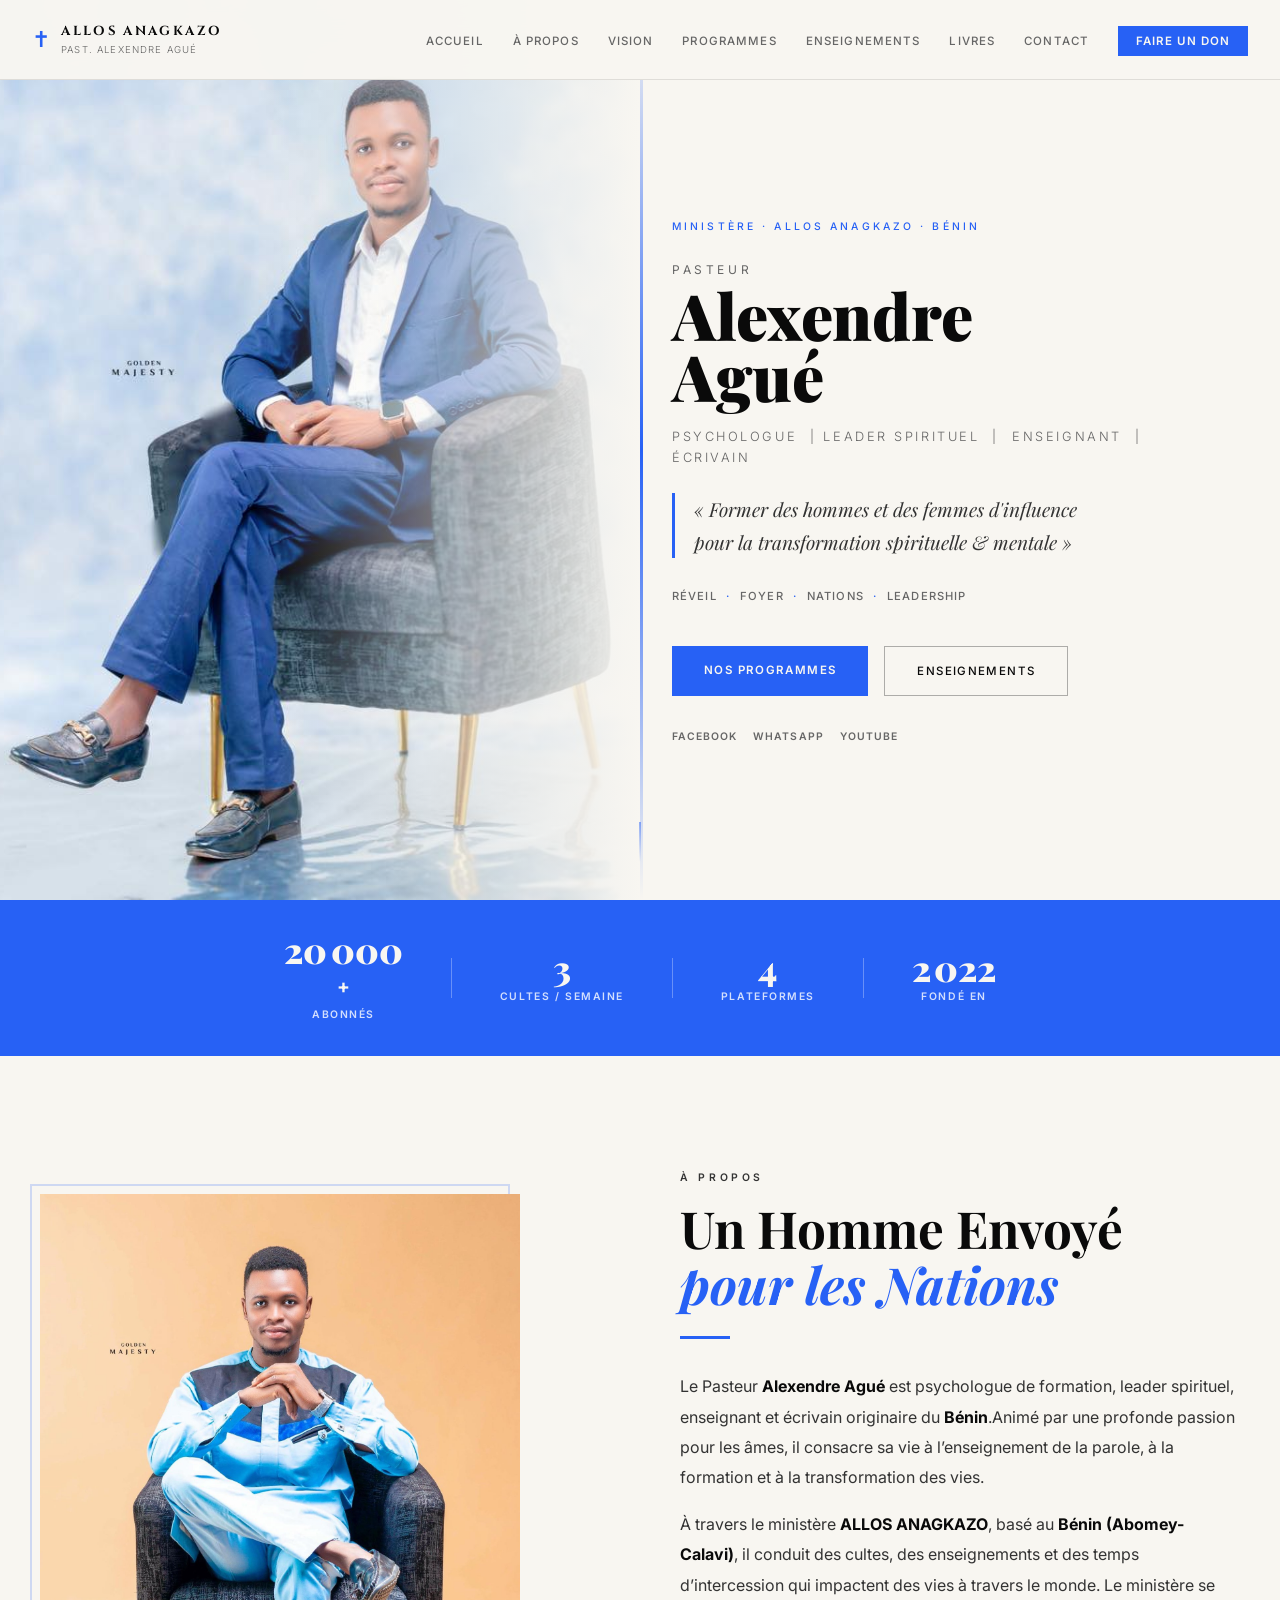
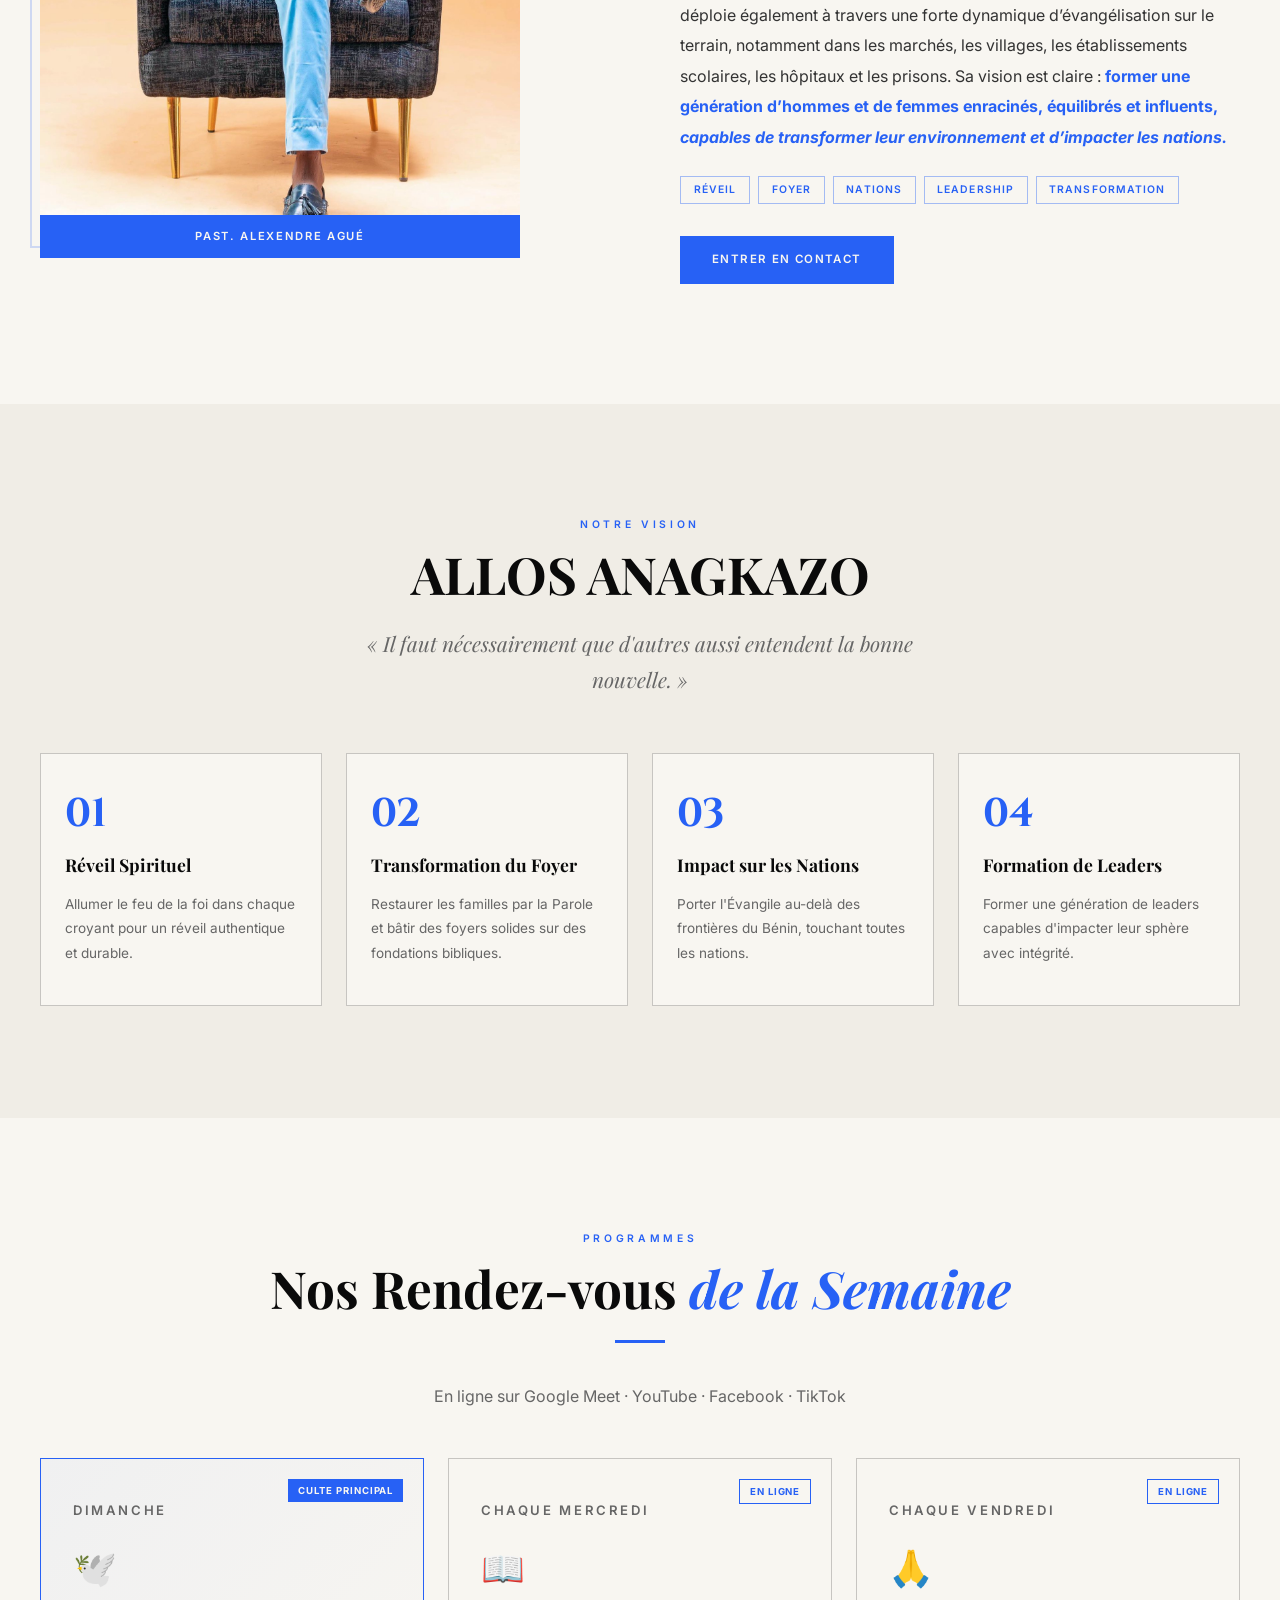
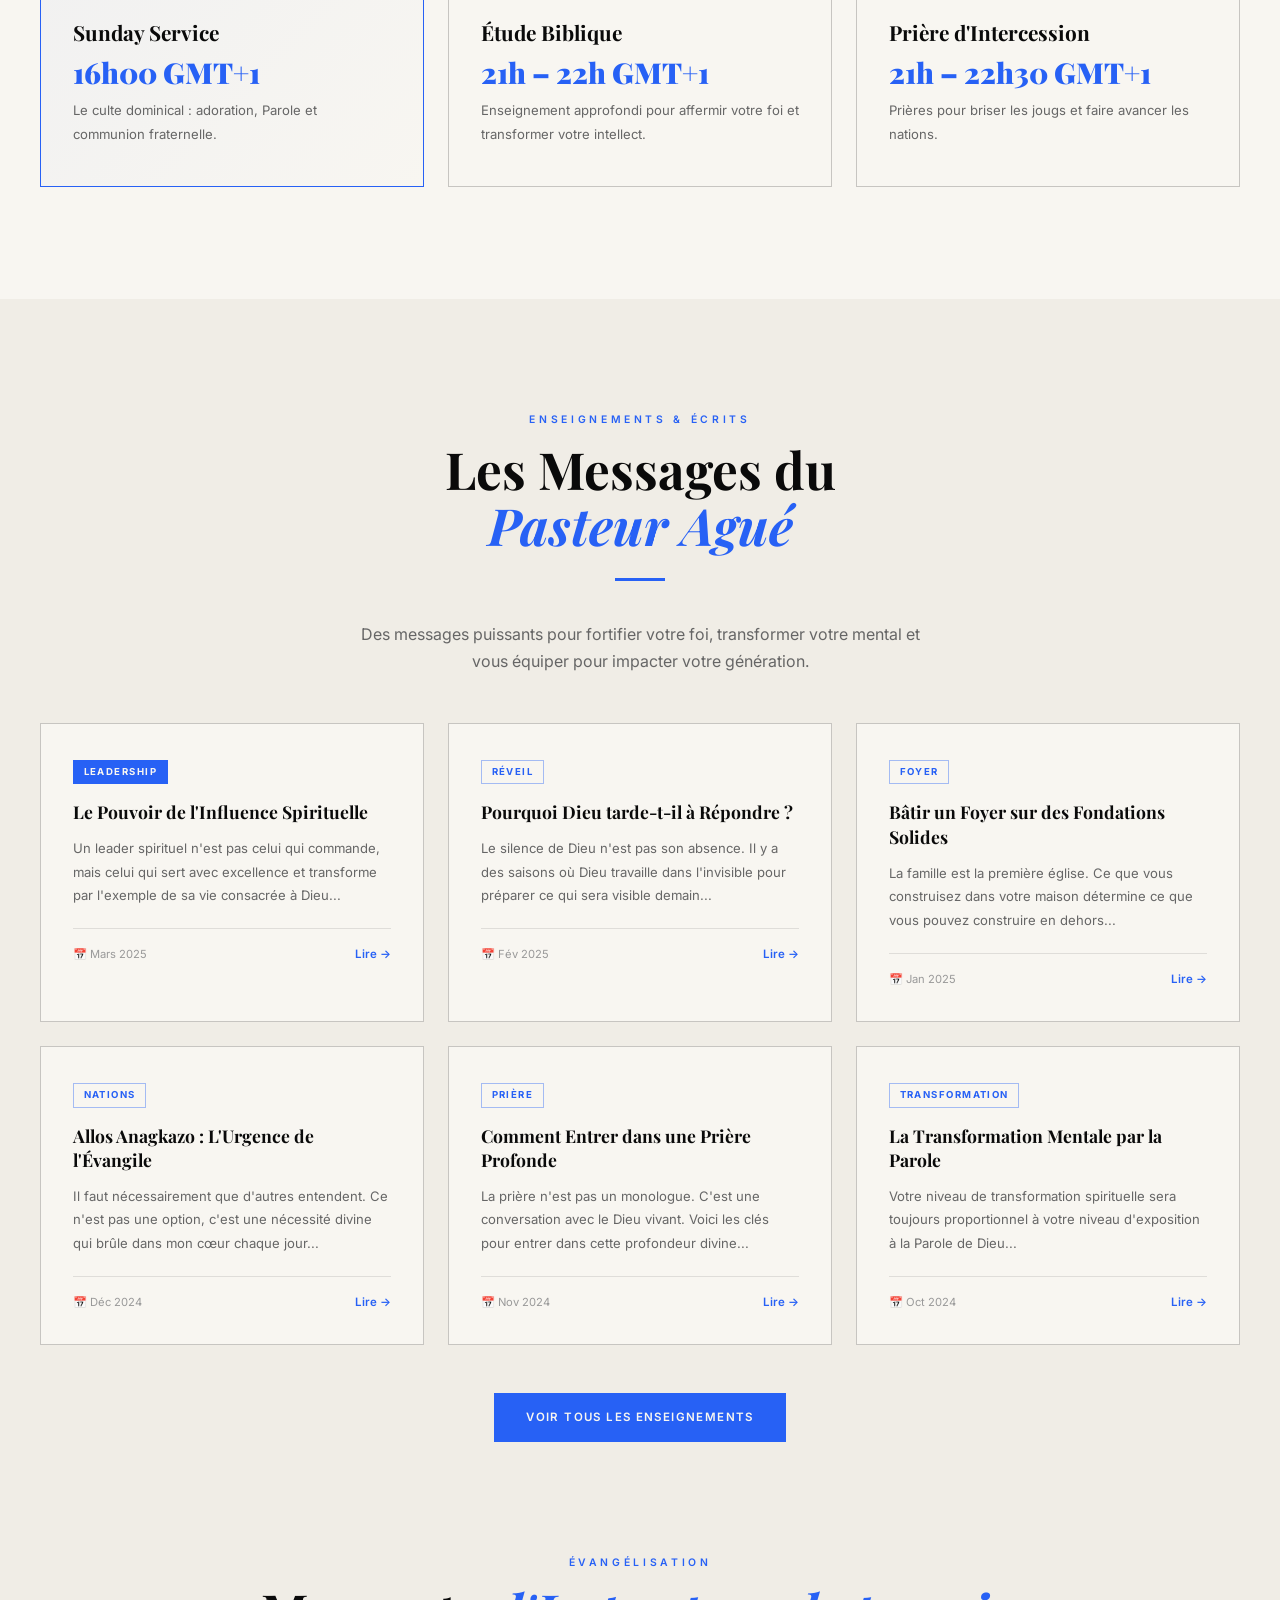
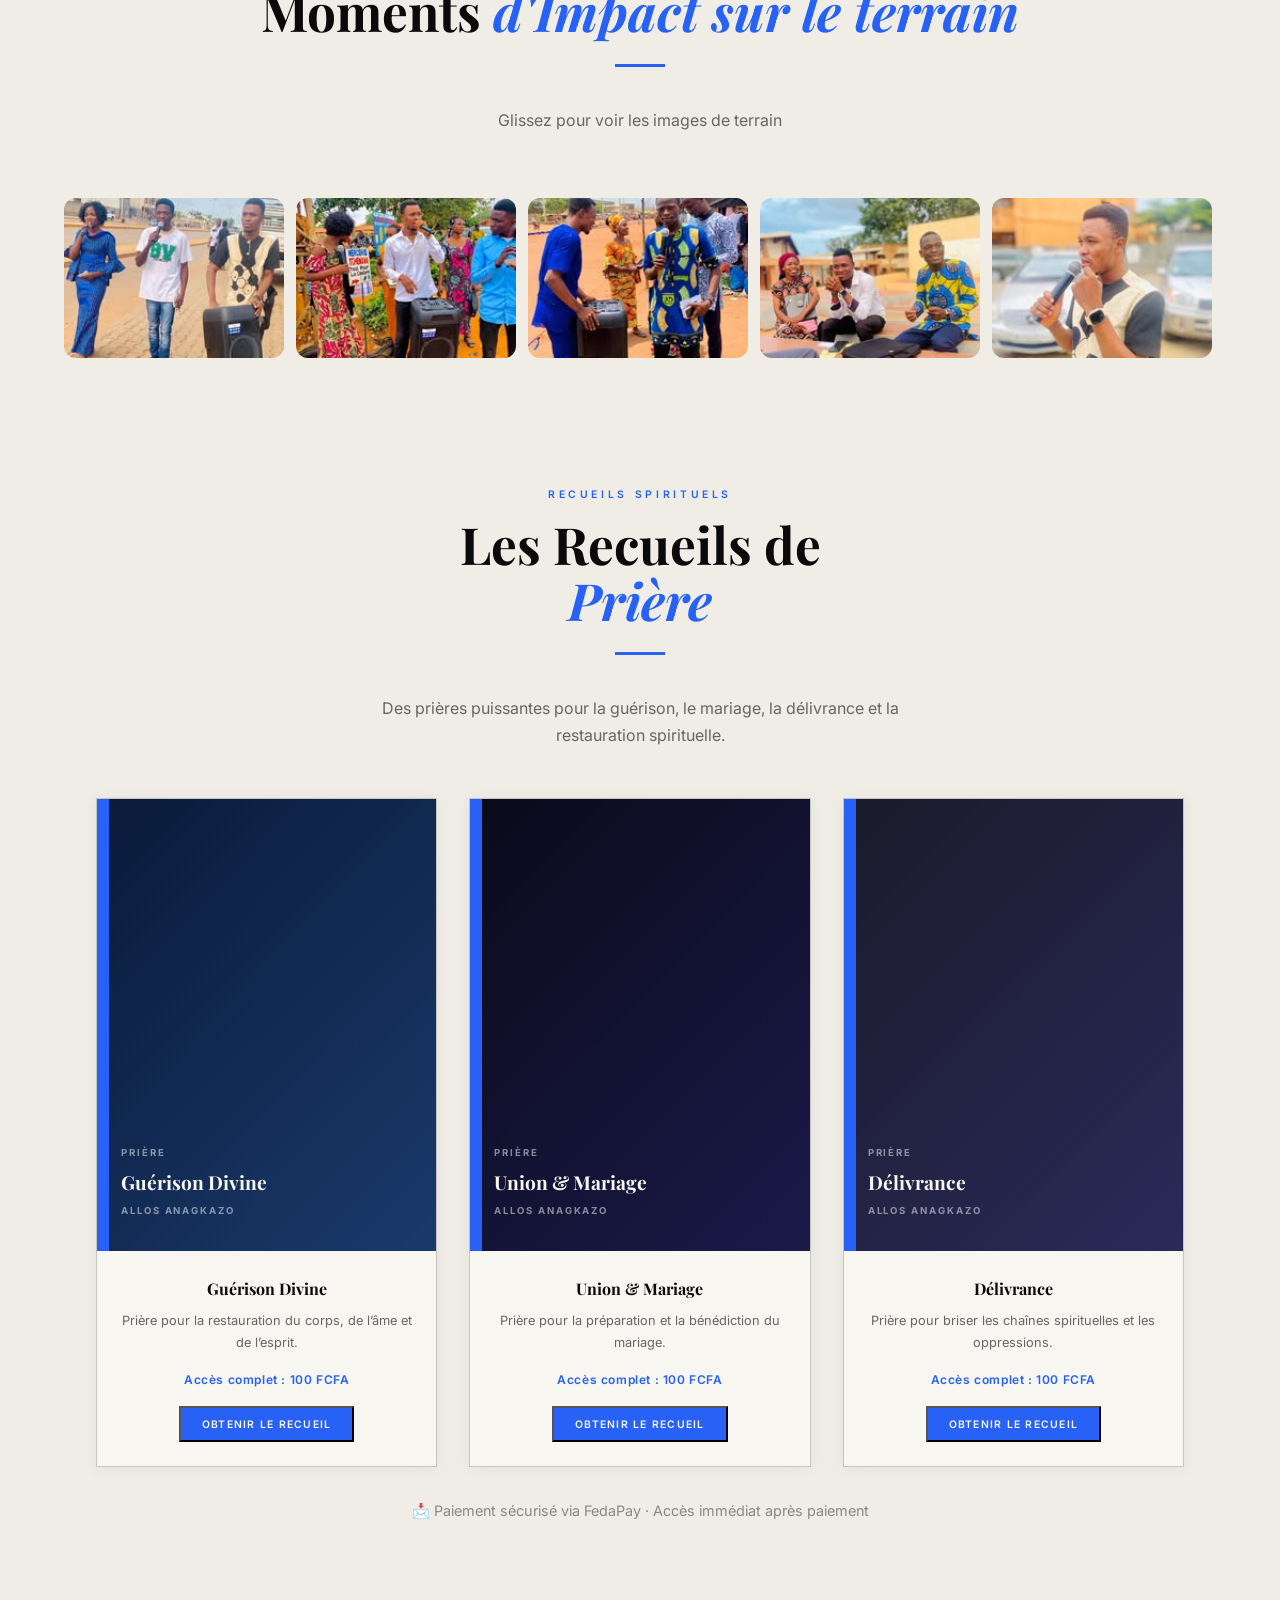
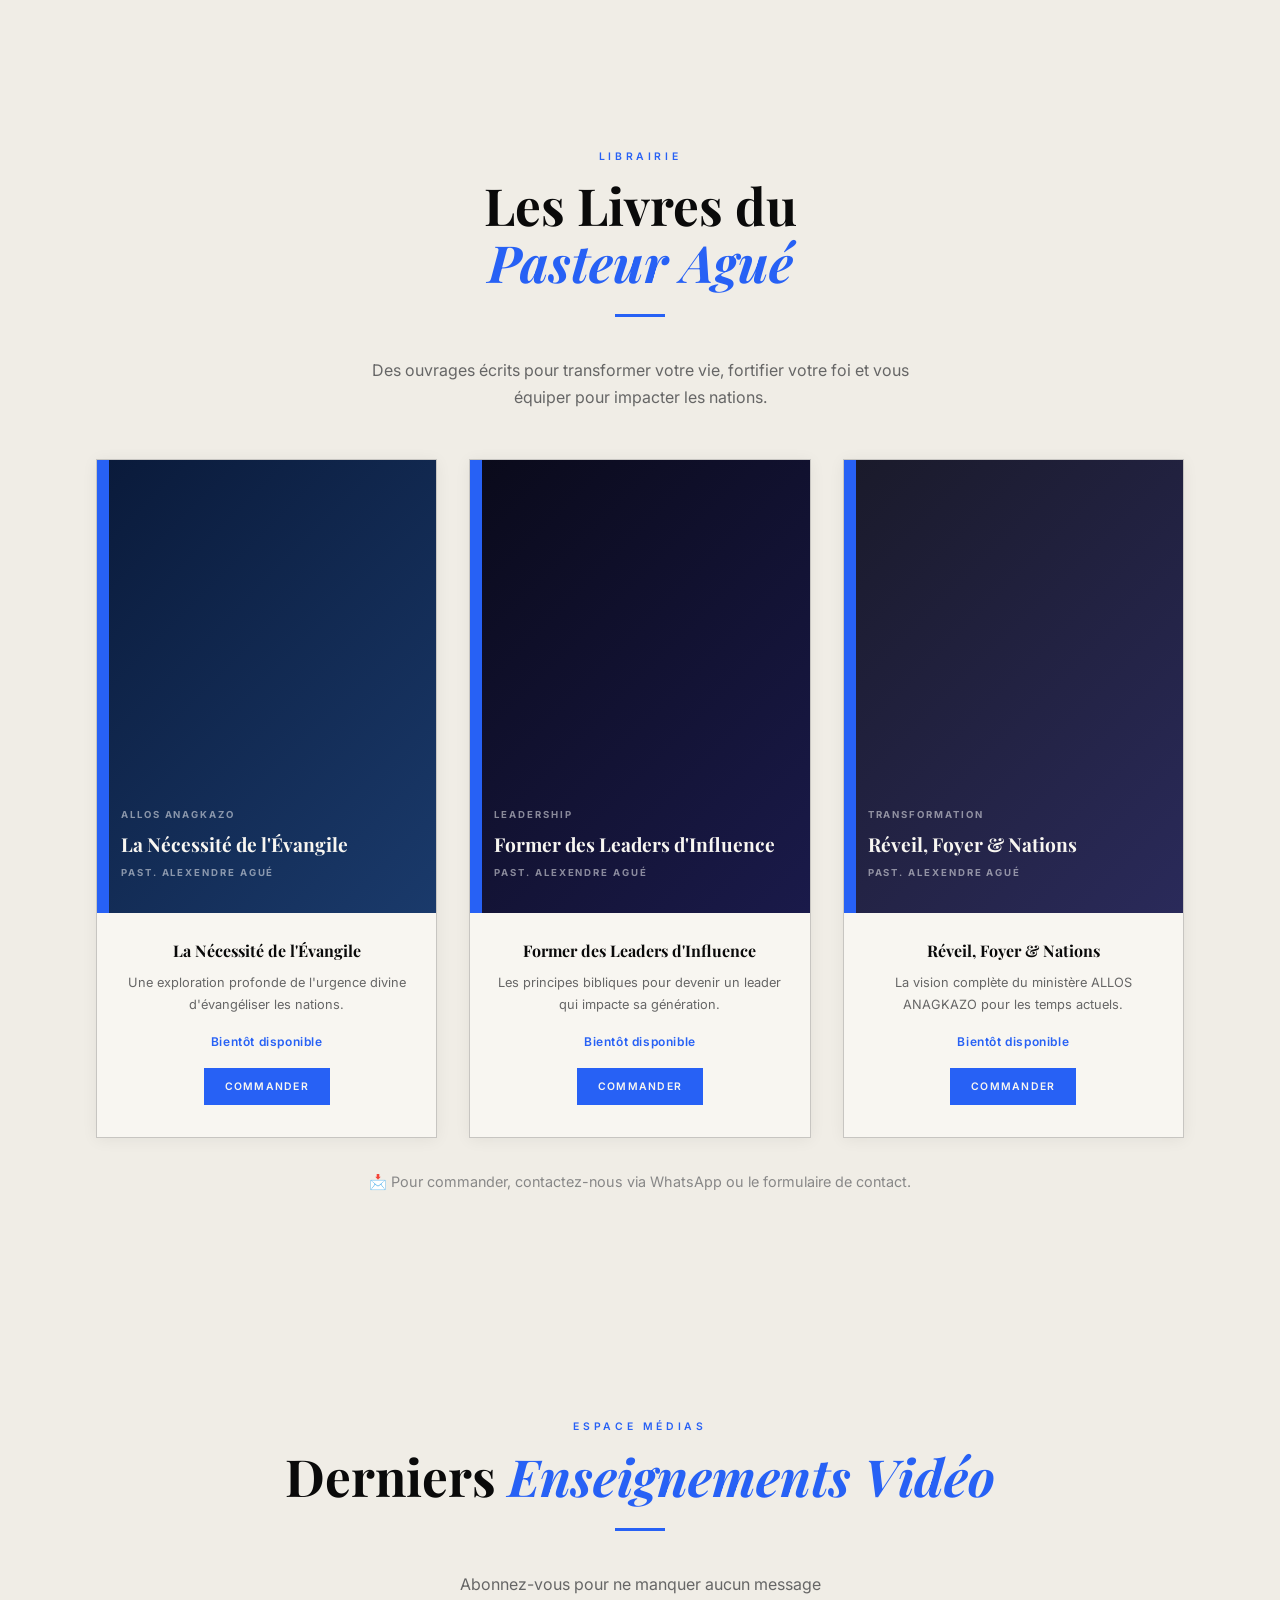
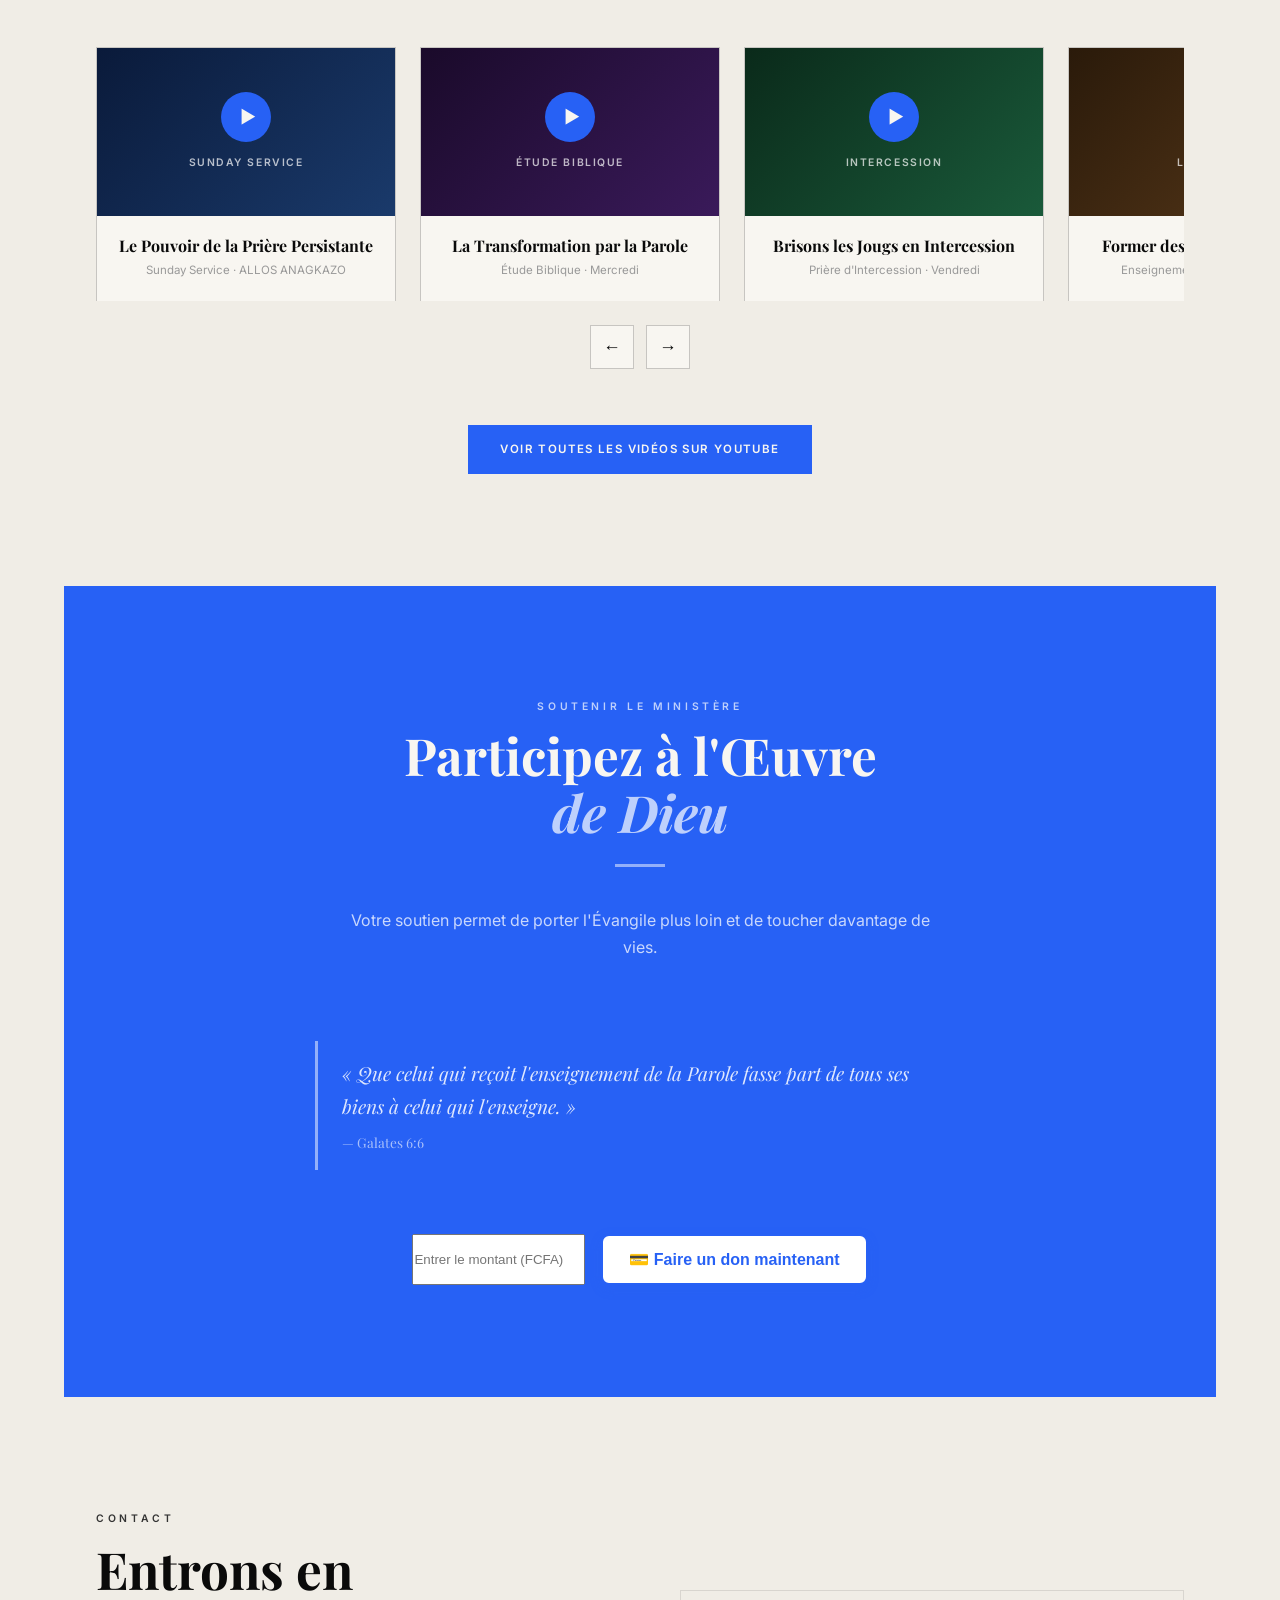
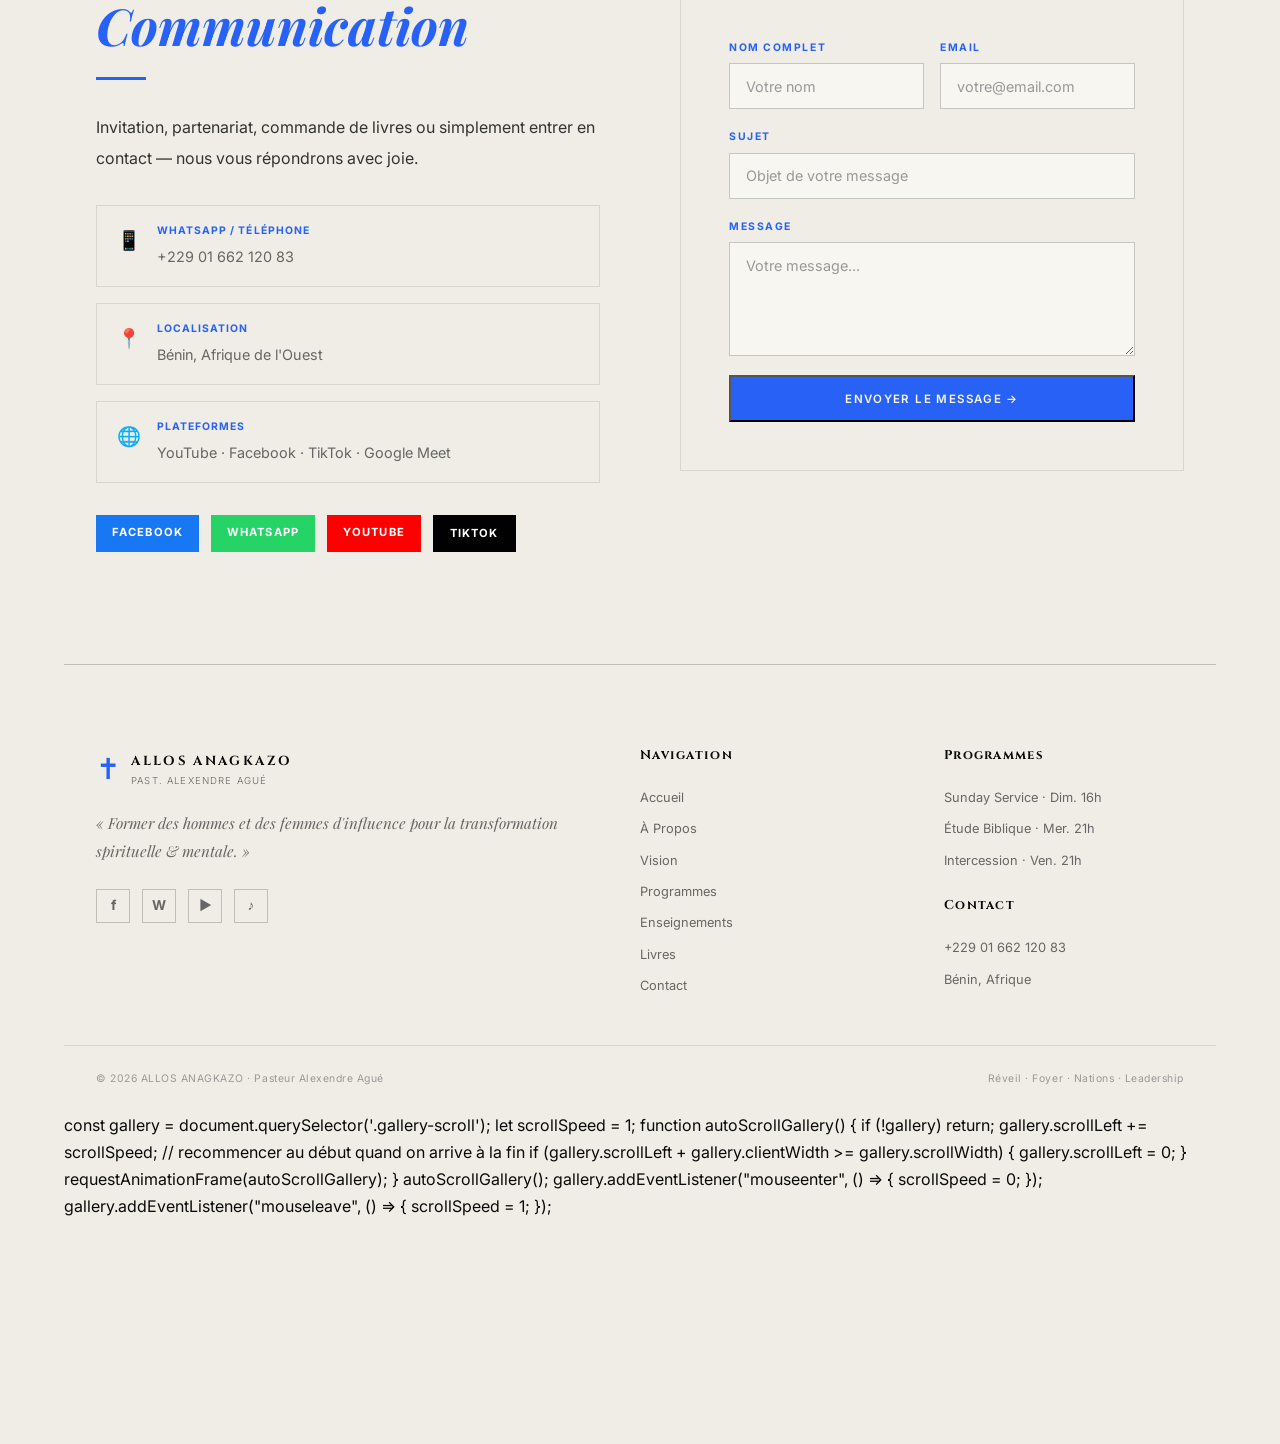
==== commit 43ae3a4c: "Update index.html" ====
--- a/index.html
+++ b/index.html
@@ -220,60 +220,94 @@
     </div>
 
   </div>
-  <section class="sec" id="prieres">
+   <section class="sec" id="prieres">
   <div class="wrap center">
 
     <p class="ey">Recueils Spirituels</p>
-    <h2 class="h2">Puissance de la <em>Prière</em></h2>
+    <h2 class="h2">Les Recueils de<br><em>Prière</em></h2>
     <div class="rline center"></div>
 
     <p class="sub">
-      Des recueils de prières pour la guérison, le mariage, la délivrance et la restauration.
+      Des prières puissantes pour la guérison, le mariage, la délivrance et la restauration spirituelle.
     </p>
 
-    <div class="pr-grid">
+    <div class="books">
 
       <!-- PRIERE 1 -->
-      <div class="pr-card">
-        <h3>Prière de Guérison</h3>
-        <p class="pr-preview">
-          Seigneur, je viens devant toi avec foi. Tu es le Dieu qui guérit toutes maladies...
-        </p>
-
-        <button class="pr-btn" onclick="payPrayer('guérison')">
-          Obtenir le recueil - 100 FCFA
-        </button>
+      <div class="book">
+        <div class="bcover b1">
+          <div class="bspine"></div>
+          <div class="btxt">
+            <small>PRIÈRE</small>
+            <h4>Guérison Divine</h4>
+            <small>ALLOS ANAGKAZO</small>
+          </div>
+        </div>
+
+        <div class="binfo">
+          <h4>Guérison Divine</h4>
+          <p>Prière pour la restauration du corps, de l’âme et de l’esprit.</p>
+
+          <div class="bprice">Accès complet : 100 FCFA</div>
+          <button class="btn-red small" onclick="payPrayer('guérison')">
+            Obtenir le recueil
+          </button>
+        </div>
       </div>
 
       <!-- PRIERE 2 -->
-      <div class="pr-card">
-        <h3>Prière de Mariage</h3>
-        <p class="pr-preview">
-          Père céleste, je remets ma vie sentimentale entre tes mains. Conduis-moi vers la bonne personne...
-        </p>
-
-        <button class="pr-btn" onclick="payPrayer('mariage')">
-          Obtenir le recueil - 100 FCFA
-        </button>
+      <div class="book">
+        <div class="bcover b2">
+          <div class="bspine"></div>
+          <div class="btxt">
+            <small>PRIÈRE</small>
+            <h4>Union & Mariage</h4>
+            <small>ALLOS ANAGKAZO</small>
+          </div>
+        </div>
+
+        <div class="binfo">
+          <h4>Union & Mariage</h4>
+          <p>Prière pour la préparation et la bénédiction du mariage.</p>
+
+          <div class="bprice">Accès complet : 100 FCFA</div>
+          <button class="btn-red small" onclick="payPrayer('mariage')">
+            Obtenir le recueil
+          </button>
+        </div>
       </div>
 
       <!-- PRIERE 3 -->
-      <div class="pr-card">
-        <h3>Prière de Délivrance</h3>
-        <p class="pr-preview">
-          Seigneur Jésus, brise toute chaîne dans ma vie. Libère-moi de tout lien spirituel négatif...
-        </p>
-
-        <button class="pr-btn" onclick="payPrayer('delivrance')">
-          Obtenir le recueil - 100 FCFA
-        </button>
-      </div>
-
-    </div>
+      <div class="book">
+        <div class="bcover b3">
+          <div class="bspine"></div>
+          <div class="btxt">
+            <small>PRIÈRE</small>
+            <h4>Délivrance</h4>
+            <small>ALLOS ANAGKAZO</small>
+          </div>
+        </div>
+
+        <div class="binfo">
+          <h4>Délivrance</h4>
+          <p>Prière pour briser les chaînes spirituelles et les oppressions.</p>
+
+          <div class="bprice">Accès complet : 100 FCFA</div>
+          <button class="btn-red small" onclick="payPrayer('delivrance')">
+            Obtenir le recueil
+          </button>
+        </div>
+      </div>
+
+    </div>
+
+    <p style="margin-top:2rem;font-size:0.9rem;color:#888">
+      📩 Paiement sécurisé via FedaPay · Accès immédiat après paiement
+    </p>
 
   </div>
 </section>
-</section>
+
   <section class="sec" id="livres">
     <div class="wrap center">
       <p class="ey">Librairie</p>
